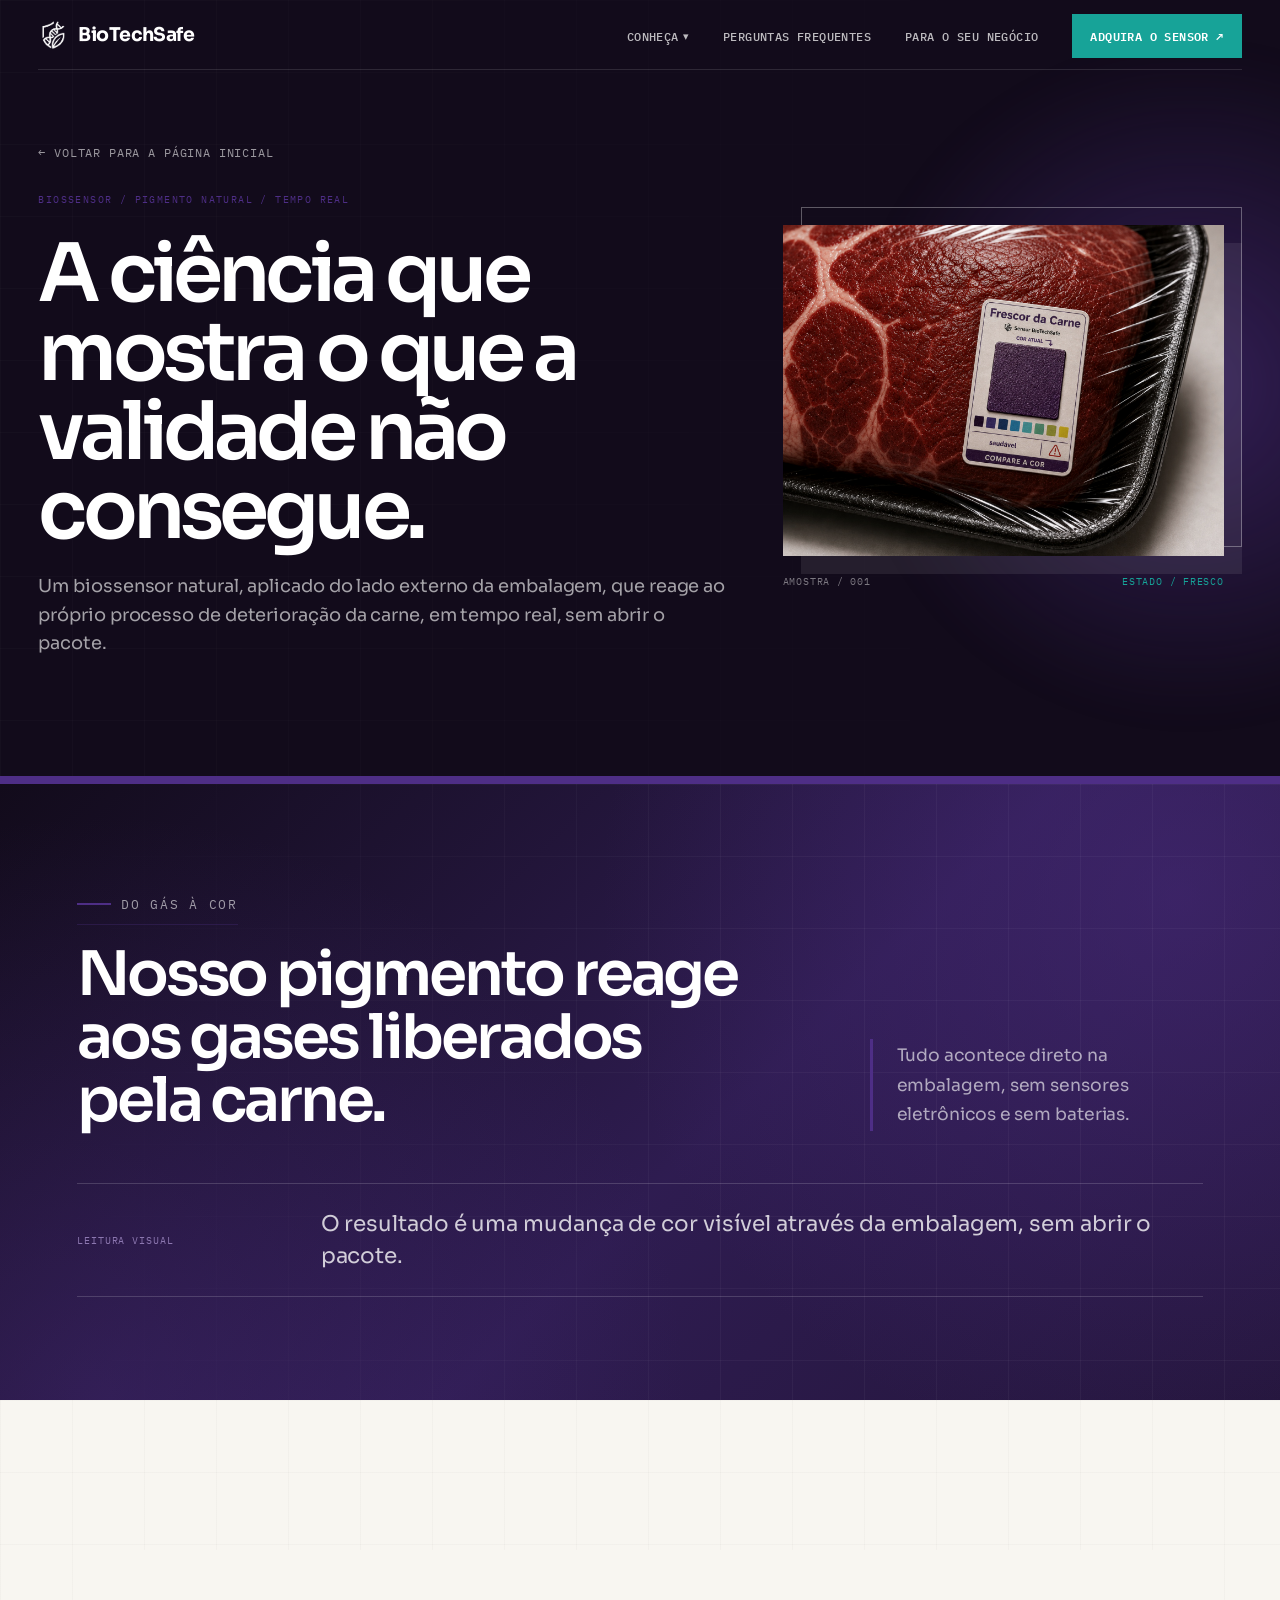
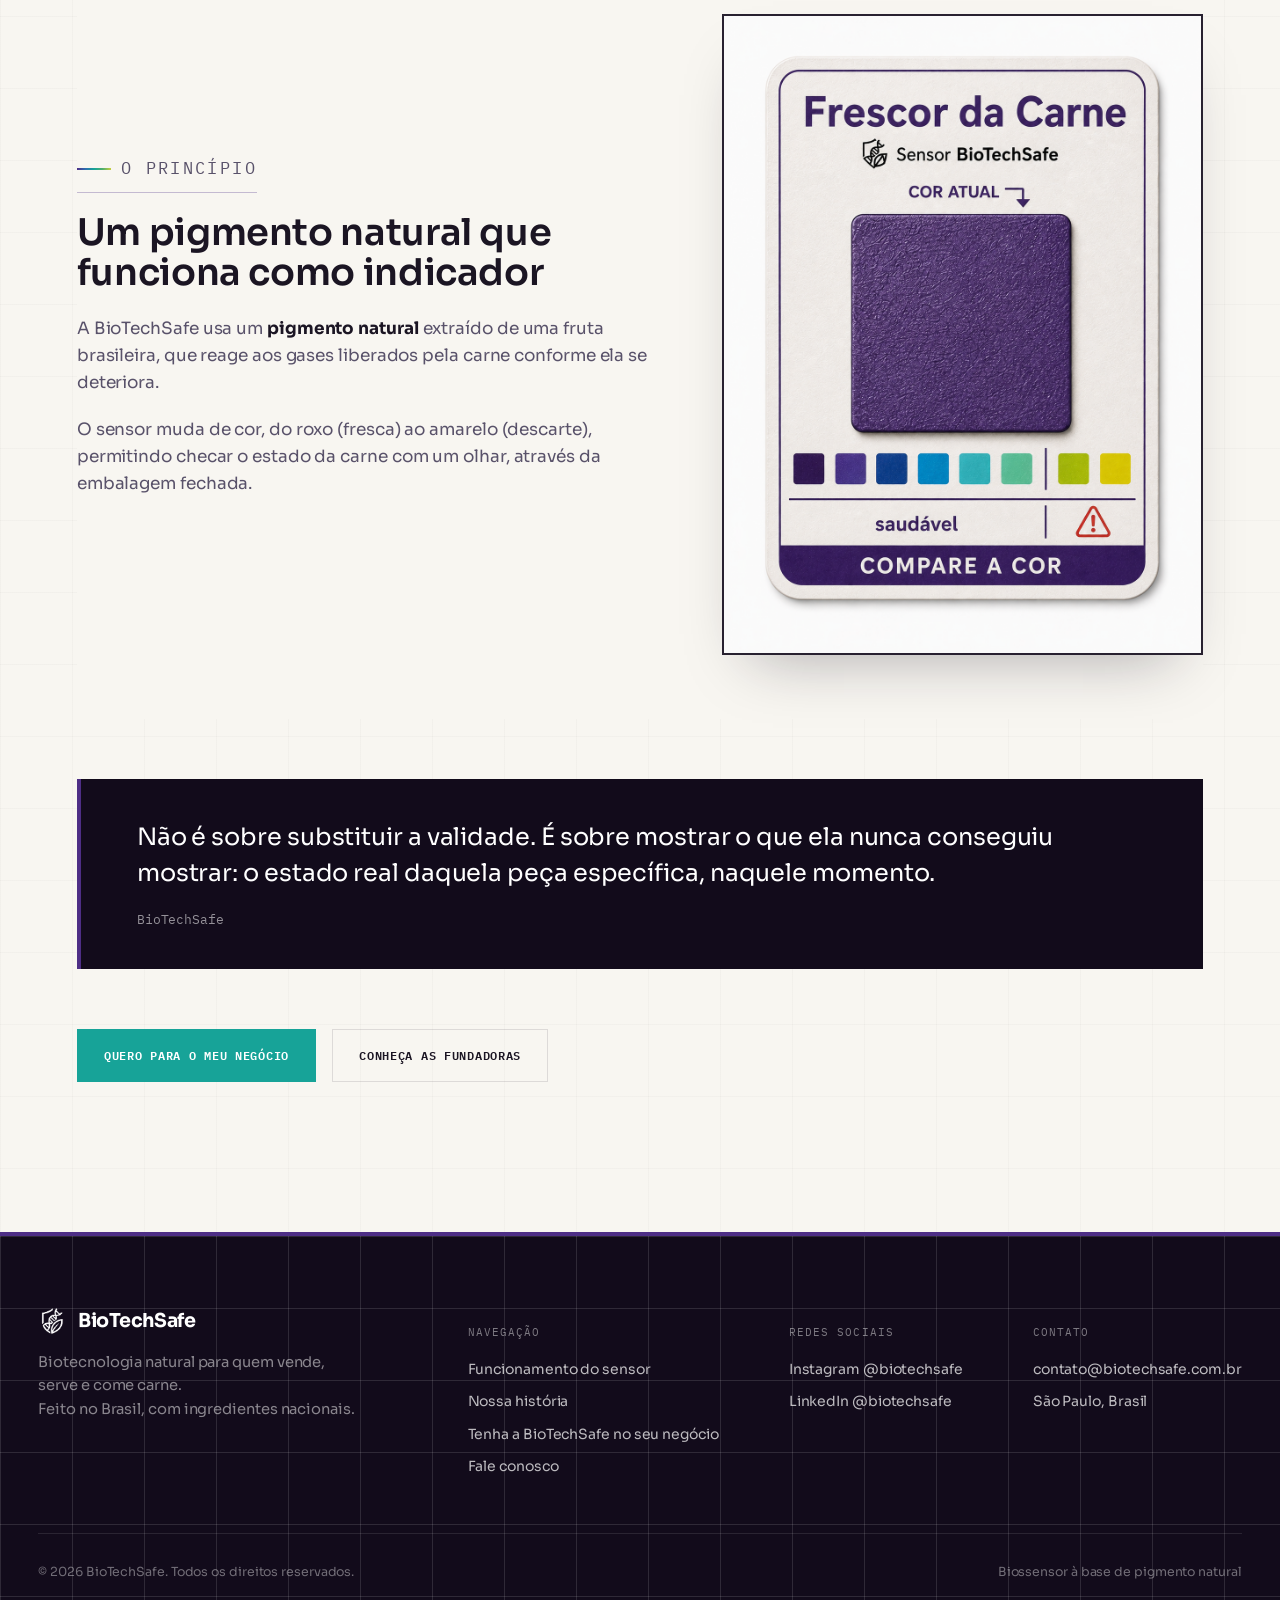
==== como-funciona.html @ ce28e777 "Adiciona URL canônica nas páginas e aponta links da inicial para / Co-Authored-By: Claude Opus 5.5 <" ====
<!doctype html>
<html lang="pt-BR">
<head>
<meta charset="UTF-8">
<meta name="viewport" content="width=device-width, initial-scale=1">
<title>Como funciona | BioTechSafe</title>
<meta name="description" content="Entenda a ciência por trás do biossensor BioTechSafe: um pigmento de origem vegetal que reage aos gases da carne e muda de cor visível através da embalagem.">
<link rel="canonical" href="https://www.biotechsafe.com.br/como-funciona.html">
<link rel="icon" href="assets/favicon.png">
<link rel="stylesheet" href="styles.css">
</head>
<body class="page-como-funciona">

<div class="progress-bar" id="progressBar"></div>

<nav class="nav on-dark" id="nav">
  <a href="/" class="nav__brand">
    <img src="assets/logo-symbol.png" alt="" aria-hidden="true">
    <span>BioTechSafe</span>
  </a>
  <button class="nav__toggle" id="navToggle" aria-label="Abrir menu" aria-expanded="false" aria-controls="navLinks">
    <span></span><span></span><span></span>
  </button>
  <ul class="nav__links" id="navLinks">
    <li class="nav__dropdown">
      <button type="button" class="nav__dropdown-trigger" aria-haspopup="true" aria-expanded="false">Conheça <span class="nav__dropdown-caret" aria-hidden="true">▾</span></button>
      <ul class="nav__dropdown-menu">
        <li><a href="sobre.html">Nossa história</a></li>
        <li><a href="como-funciona.html">Como funciona</a></li>
      </ul>
    </li>
    <li><a href="duvidas-frequentes.html">Perguntas frequentes</a></li>
    <li><a href="negocio.html">Para o seu negócio</a></li>
    <li><a href="negocio.html#contato" class="nav__cta">Adquira o sensor</a></li>
  </ul>
  <div class="nav__backdrop" id="navBackdrop"></div>
</nav>

<header class="page-hero page-hero--science">
  <div class="wrap page-hero__grid">
    <div class="page-hero__text">
      <a href="/" class="breadcrumb">← Voltar para a página inicial</a>
      <p class="page-hero__code">BIOSSENSOR / PIGMENTO NATURAL / TEMPO REAL</p>
      <h1 class="reveal is-visible">A ciência que mostra o que a validade não consegue.</h1>
      <p class="reveal is-visible">Um biossensor natural, aplicado do lado externo da embalagem, que reage ao próprio processo de deterioração da carne, em tempo real, sem abrir o pacote.</p>
    </div>
    <div class="page-hero__media reveal is-visible">
      <img src="assets/sensor-on-meat.jpg" alt="Simulação do sensor BioTechSafe colado na embalagem de uma peça de carne, mostrando a cor roxa que indica frescor">
      <div class="media-spec" aria-hidden="true">
        <span>Amostra / 001</span>
        <span>Estado / Fresco</span>
      </div>
    </div>
  </div>
</header>

<section class="section--pad problem-section" id="reacao">
  <div class="wrap">
    <div class="problem__head">
      <div class="problem__lead">
        <p class="eyebrow reveal">Do gás à cor</p>
        <h2 class="reveal">Nosso pigmento reage aos gases liberados pela carne.</h2>
      </div>
      <p class="problem__kicker reveal reveal-delay-1">Tudo acontece direto na embalagem, sem sensores eletrônicos e sem baterias.</p>
    </div>

    <div class="problem__verdict reveal reveal-delay-3">
      <span>Leitura visual</span>
      <p>O resultado é uma mudança de cor visível através da embalagem, sem abrir o pacote.</p>
    </div>
  </div>
</section>

<section class="section--pad section--paper">
  <div class="wrap">
    <div class="principle-feature reveal">
      <div class="content-block principle-feature__content">
        <p class="eyebrow">O princípio</p>
        <h2>Um pigmento natural que funciona como indicador</h2>
        <p>A BioTechSafe usa um <strong>pigmento natural</strong> extraído de uma fruta brasileira, que reage aos gases liberados pela carne conforme ela se deteriora.</p>
        <p>O sensor muda de cor, do roxo (fresca) ao amarelo (descarte), permitindo checar o estado da carne com um olhar, através da embalagem fechada.</p>
      </div>
      <div class="principle-feature__media">
        <img src="assets/mvp-sensor-reformulado.png" alt="Cartela do sensor BioTechSafe mostrando a cor roxa atual, indicando carne fresca">
      </div>
    </div>

    <div class="quote-block reveal reveal-delay-2" style="margin-top: 60px;">
      <p>Não é sobre substituir a validade. É sobre mostrar o que ela nunca conseguiu mostrar: o estado real daquela peça específica, naquele momento.</p>
      <span>BioTechSafe</span>
    </div>

    <div style="margin-top: 60px; display: flex; gap: 16px; flex-wrap: wrap;" class="reveal">
      <a href="negocio.html" class="btn btn--primary">Quero para o meu negócio</a>
      <a href="sobre.html" class="btn btn--ghost">Conheça as fundadoras</a>
    </div>
  </div>
</section>

<footer class="footer">
  <div class="footer__top">
    <div>
      <div class="footer__brand">
        <img src="assets/logo-symbol.png" alt="" aria-hidden="true">
        <span>BioTechSafe</span>
      </div>
      <p class="footer__tag">Biotecnologia natural para quem vende, serve e come carne.<br>Feito no Brasil, com ingredientes nacionais.</p>
    </div>
    <div class="footer__cols">
      <div class="footer__col">
        <h5>Navegação</h5>
        <a href="como-funciona.html">Funcionamento do sensor</a>
        <a href="sobre.html">Nossa história</a>
        <a href="negocio.html">Tenha a BioTechSafe no seu negócio</a>
        <a href="negocio.html#contato">Fale conosco</a>
      </div>
      <div class="footer__col">
        <h5>Redes sociais</h5>
        <a href="https://instagram.com/biotechsafe" target="_blank" rel="noopener">Instagram @biotechsafe</a>
        <a href="https://linkedin.com/company/biotechsafe" target="_blank" rel="noopener">LinkedIn @biotechsafe</a>
      </div>
      <div class="footer__col">
        <h5>Contato</h5>
        <a href="mailto:contato@biotechsafe.com.br">contato@biotechsafe.com.br</a>
        <span>São Paulo, Brasil</span>
      </div>
    </div>
  </div>
  <div class="footer__bottom">
    <span>© 2026 BioTechSafe. Todos os direitos reservados.</span>
    <span>Biossensor à base de pigmento natural</span>
  </div>
</footer>

<script src="script.js"></script>
</body>
</html>
---- styles.css ----
/* ============================================================
   BioTechSafe Design System
   ============================================================ */

@import url('https://fonts.googleapis.com/css2?family=IBM+Plex+Mono:wght@400;500&family=Sora:wght@400;500;600;700&family=IBM+Plex+Serif:wght@400;500&display=swap');

:root {
  /* Freshness gradient, sampled from the sensor's real color scale */
  --c-plum:    #241335;
  --c-purple:  #4E2E86;
  --c-blue:    #2E6FB0;
  --c-teal:    #17A398;
  --c-green:   #4FAE6D;
  --c-yellow:  #C7CE3E;
  --c-alert:   #E0483A;

  --gradient-fresh: linear-gradient(90deg, var(--c-purple), var(--c-blue), var(--c-teal), var(--c-green), var(--c-yellow));

  /* Per-page accent, matches each page's home-card color. Overridden per body class below. */
  --page-accent: var(--c-purple);

  --paper:     #F8F6F1;
  --paper-dim: #F0ECE3;
  --ink:       #1B1523;
  --ink-soft:  #59526A;
  --line:      rgba(27, 21, 35, 0.12);

  --night:     #120B1B;
  --night-2:   #1B1130;

  --line-dark: rgba(255, 255, 255, 0.12);
  --surface-dark: rgba(255, 255, 255, 0.045);
  --surface-light: rgba(255, 255, 255, 0.72);

  --font-display: 'Sora', 'Helvetica Neue', Arial, sans-serif;
  --font-body: 'Sora', 'Helvetica Neue', Arial, sans-serif;
  --font-mono: 'IBM Plex Mono', ui-monospace, monospace;

  --container: 1200px;
  --edge: clamp(24px, 6vw, 96px);

  --ease: cubic-bezier(0.16, 1, 0.3, 1);
}

* { box-sizing: border-box; }
html { scroll-behavior: smooth; }
@media (prefers-reduced-motion: reduce) {
  html { scroll-behavior: auto; }
  *, *::before, *::after { animation-duration: 0.001ms !important; animation-iteration-count: 1 !important; transition-duration: 0.001ms !important; scroll-behavior: auto !important; }
}

body {
  margin: 0;
  background: var(--paper);
  color: var(--ink);
  font-family: var(--font-body);
  font-size: 17px;
  line-height: 1.6;
  -webkit-font-smoothing: antialiased;
  overflow-x: hidden;
}

img { max-width: 100%; display: block; }
a { color: inherit; }

::selection { background: var(--c-purple); color: #fff; }

/* ---------- Layout helpers ---------- */
.wrap {
  max-width: var(--container);
  margin: 0 auto;
  padding: 0 var(--edge);
}

.eyebrow {
  font-family: var(--font-mono);
  font-size: 12.5px;
  letter-spacing: 0.14em;
  text-transform: uppercase;
  color: var(--page-accent);
  display: inline-flex;
  align-items: center;
  gap: 10px;
  margin: 0 0 18px;
}
.eyebrow::before {
  content: '';
  width: 22px;
  height: 1.5px;
  background: var(--gradient-fresh);
  display: inline-block;
}
.section--dark .eyebrow { color: #C9BEE8; }

h1, h2, h3, h4 {
  font-family: var(--font-display);
  font-weight: 500;
  line-height: 1.08;
  margin: 0;
  letter-spacing: -0.01em;
}

p { margin: 0; }

.btn {
  display: inline-flex;
  align-items: center;
  gap: 10px;
  padding: 16px 30px;
  border-radius: 0;
  font-family: var(--font-body);
  font-weight: 600;
  font-size: 15.5px;
  text-decoration: none;
  border: 1px solid transparent;
  cursor: pointer;
  transition: transform 0.35s var(--ease), box-shadow 0.35s var(--ease), background 0.35s var(--ease);
}
.btn:hover { transform: scale(1.05); }
.btn--primary {
  background: var(--c-purple);
  color: #fff;
  box-shadow: 0 8px 24px -8px rgba(78, 46, 134, 0.55);
}
.btn--ghost {
  background: transparent;
  border-color: var(--line);
  color: var(--ink);
}
.btn--on-dark { border-color: rgba(255,255,255,0.28); color: #fff; }

/* ---------- Scroll progress bar ---------- */
.progress-bar {
  position: fixed;
  top: 0; left: 0;
  height: 3px;
  width: 100%;
  background: var(--gradient-fresh);
  transform-origin: left;
  transform: scaleX(0);
  z-index: 200;
}

/* ---------- Nav ---------- */
.nav {
  position: fixed;
  top: 0; left: 0; right: 0;
  z-index: 100;
  display: flex;
  align-items: center;
  justify-content: space-between;
  padding: 22px var(--edge);
  transition: background 0.4s var(--ease), padding 0.4s var(--ease), border-color 0.4s var(--ease), backdrop-filter 0.4s var(--ease);
  border-bottom: 1px solid transparent;
}
.nav.is-scrolled {
  background: rgba(248, 246, 241, 0.86);
  backdrop-filter: blur(14px) saturate(1.4);
  padding-top: 14px;
  padding-bottom: 14px;
  border-color: var(--line);
}
.nav__brand { display: flex; align-items: center; gap: 10px; text-decoration: none; }
.nav__brand img {
  width: 30px;
  height: 30px;
  object-fit: contain;
}
.nav__brand span {
  font-family: var(--font-display);
  font-weight: 600;
  font-size: 19px;
  color: var(--ink);
  letter-spacing: -0.01em;
}
.nav.on-dark:not(.is-scrolled) .nav__brand span { color: #fff; }
.nav.on-dark:not(.is-scrolled) .nav__brand img { filter: brightness(0) invert(1); }

.nav__links {
  display: flex;
  align-items: center;
  gap: 34px;
  list-style: none;
  margin: 0; padding: 0;
}
.nav__links a,
.nav__dropdown-trigger {
  text-decoration: none;
  font-size: 14.5px;
  font-weight: 500;
  color: var(--ink-soft);
  transition: color 0.25s;
}
.nav.on-dark:not(.is-scrolled) .nav__links a,
.nav.on-dark:not(.is-scrolled) .nav__dropdown-trigger { color: rgba(255,255,255,0.72); }
@media (hover: hover) {
  .nav__links a:hover,
  .nav__dropdown-trigger:hover { color: var(--c-purple); }
  .nav.on-dark:not(.is-scrolled) .nav__links a:hover,
  .nav.on-dark:not(.is-scrolled) .nav__dropdown-trigger:hover { color: #fff; }
}

.nav__dropdown { position: relative; }
.nav__dropdown-trigger {
  display: inline-flex;
  align-items: center;
  gap: 4px;
  padding: 0;
  border: none;
  background: none;
  font-family: inherit;
  cursor: pointer;
}
.nav__dropdown-caret { font-size: 11px; transition: transform 0.25s var(--ease); }
.nav__dropdown:hover .nav__dropdown-caret,
.nav__dropdown:focus-within .nav__dropdown-caret { transform: translateY(1px) rotate(180deg); }
.nav__dropdown-menu {
  position: absolute;
  top: 100%;
  left: 50%;
  transform: translateX(-50%) translateY(6px);
  min-width: 190px;
  margin: 0;
  padding: 16px 8px 8px;
  list-style: none;
  background: var(--paper);
  border: 1px solid var(--line);
  border-radius: 0;
  box-shadow: 0 16px 36px rgba(18, 11, 27, 0.14);
  opacity: 0;
  visibility: hidden;
  pointer-events: none;
  transition: opacity 0.2s var(--ease), transform 0.2s var(--ease), visibility 0.2s;
}
.nav__dropdown:hover .nav__dropdown-menu,
.nav__dropdown:focus-within .nav__dropdown-menu {
  opacity: 1;
  visibility: visible;
  pointer-events: auto;
  transform: translateX(-50%) translateY(0);
  transition-delay: 0s;
}
.nav__dropdown-menu li { width: auto; }
.nav__dropdown-menu a {
  display: block;
  padding: 9px 10px;
  white-space: nowrap;
  font-size: 14.5px;
  font-weight: 500;
  color: var(--ink-soft) !important;
}
@media (hover: hover) {
  .nav__dropdown-menu a:hover { color: var(--c-purple) !important; }
}
.nav__cta {
  padding: 10px 22px !important;
  border-radius: 0;
  background: var(--c-teal);
  color: #fff !important;
  font-weight: 600 !important;
}
.nav__toggle {
  display: none;
  flex-direction: column;
  justify-content: center;
  gap: 5px;
  width: 30px;
  height: 22px;
  padding: 0;
  border: none;
  background: transparent;
  cursor: pointer;
  z-index: 160;
}
.nav__toggle span {
  display: block;
  width: 100%;
  height: 2px;
  background: var(--ink);
  transition: transform 0.3s var(--ease), opacity 0.3s var(--ease), background 0.25s;
}
.nav.on-dark:not(.is-scrolled) .nav__toggle span { background: #fff; }
.nav.is-open .nav__toggle span { background: var(--ink); }
.nav.is-open .nav__toggle span:nth-child(1) { transform: translateY(7px) rotate(45deg); }
.nav.is-open .nav__toggle span:nth-child(2) { opacity: 0; }
.nav.is-open .nav__toggle span:nth-child(3) { transform: translateY(-7px) rotate(-45deg); }

.nav__backdrop {
  display: none;
}

@media (max-width: 860px) {
  .nav__toggle { display: flex; }

  .nav__links {
    display: flex;
    position: fixed;
    top: 0; right: 0;
    height: 100dvh;
    width: min(78vw, 320px);
    flex-direction: column;
    align-items: flex-start;
    justify-content: flex-start;
    gap: 4px;
    margin: 0;
    padding: 100px 32px 40px;
    background: var(--paper);
    border-left: 1px solid var(--line);
    transform: translateX(100%);
    transition: transform 0.4s var(--ease);
    z-index: 150;
    overflow-y: auto;
  }
  .nav.is-open .nav__links { transform: translateX(0); }

  .nav__links li { width: 100%; }
  .nav__links a:not(.nav__cta) {
    display: block;
    padding: 14px 0;
    font-size: 1.05rem;
    color: var(--ink) !important;
    border-bottom: 1px solid var(--line);
  }
  .nav__links .nav__cta {
    margin-top: 16px;
    display: inline-block;
  }

  .nav__dropdown-trigger {
    display: block;
    width: 100%;
    padding: 14px 0;
    font-size: 1.05rem;
    color: var(--ink) !important;
    border-bottom: 1px solid var(--line);
    text-align: left;
  }
  .nav__dropdown-menu,
  .nav__dropdown:hover .nav__dropdown-menu,
  .nav__dropdown:focus-within .nav__dropdown-menu {
    position: static;
    opacity: 1;
    visibility: visible;
    pointer-events: auto;
    transform: none;
    margin: 0;
    padding: 0 0 0 16px;
    border: none;
    box-shadow: none;
    background: transparent;
  }
  .nav__dropdown-menu a {
    padding: 12px 0;
    font-size: 1rem;
    color: var(--ink) !important;
    border-bottom: 1px solid var(--line);
  }

  .nav__backdrop {
    display: block;
    position: fixed;
    inset: 0;
    background: rgba(18, 11, 27, 0.45);
    opacity: 0;
    pointer-events: none;
    transition: opacity 0.35s ease;
    z-index: 140;
  }
  .nav.is-open .nav__backdrop { opacity: 1; pointer-events: auto; }
}

/* ============================================================
   STEPPED SCROLL CHAPTERS
   ============================================================ */
html {
  scroll-snap-type: y mandatory;
}
/* Released once the user reaches "Para o seu negócio": that section is
   taller than the viewport and nothing after it is a snap target, so
   mandatory snapping would otherwise trap scrolling there. */
html.snap-released {
  scroll-snap-type: none;
}
@media (prefers-reduced-motion: reduce) {
  html { scroll-snap-type: none; }
}

.chapters {
  position: relative;
  isolation: isolate;
}

/* Keep the lights behind the sensor and text, inside the five chapters. */
.chapter-photons {
  position: absolute;
  inset: 0;
  z-index: 1;
  pointer-events: none;
}
.chapter-photons__canvas {
  position: sticky;
  top: 0;
  display: block;
  width: 100%;
  height: 100svh;
  /* Keep the reading area quiet while light gathers around the sensor. */
  mask-image: radial-gradient(ellipse 42% 38% at 28% 50%, rgba(0,0,0,0.08) 0%, rgba(0,0,0,0.12) 55%, rgba(0,0,0,0.65) 85%, #000 115%);
}
@media (max-width: 600px) {
  .chapter-photons__canvas {
    opacity: 0.72;
    mask-image: radial-gradient(ellipse 54% 42% at 26% 50%, rgba(0,0,0,0.06) 0%, rgba(0,0,0,0.12) 65%, #000 120%);
  }
}
@media (prefers-reduced-motion: reduce) {
  .chapter-photons { display: none; }
}

/* Gives the mandatory snap a landing spot right after the last chapter,
   otherwise it pulls the page back and traps scrolling on chapter 5.
   scroll-snap-stop guarantees a single scroll can't skip past it. */
.snap-after-chapters {
  scroll-snap-align: start;
  scroll-snap-stop: always;
}

.chapter {
  position: relative;
  min-height: 100svh;
  display: grid;
  grid-template-columns: minmax(0, 62%) minmax(0, 38%);
  align-items: center;
  background: var(--night);
  color: #fff;
  padding: 120px var(--edge) 90px;
  scroll-snap-align: start;
  scroll-snap-stop: always;
  overflow: hidden;
}
.chapter::before {
  content: '';
  position: absolute;
  inset: 0;
  background: radial-gradient(60% 55% at 82% 30%, var(--chapter-color, var(--c-purple)) 0%, transparent 70%);
  opacity: 0.22;
  transition: opacity 0.6s ease;
  pointer-events: none;
}
.chapter__inner {
  position: relative;
  z-index: 52;
  width: 100%;
  max-width: 680px;
  justify-self: center;
  padding: 0 clamp(18px, 3vw, 44px);
  text-align: center;
}
.chapter__inner h1,
.chapter__inner h2 {
  color: #fff;
}
.chapter__inner h1 {
  font-family: 'IBM Plex Serif', var(--font-display);
  font-size: clamp(2.4rem, 5vw, 4.2rem);
  font-weight: 400;
  color: #fff;
}
.chapter__inner h1 em {
  font-style: normal;
  font-weight: inherit;
  color: inherit;
}
.chapter__inner h2 { font-size: clamp(2.1rem, 4.2vw, 3.3rem); max-width: 620px; }
.chapter__inner p.chapter__sub {
  margin-top: 28px;
  margin-left: auto;
  margin-right: auto;
  font-size: 1.1rem;
  color: rgba(255,255,255,0.68);
  max-width: 480px;
}
.chapter__inner p.chapter__sub + p.chapter__statement {
  margin-top: 28px;
}
.chapter__inner p.chapter__statement {
  font-family: var(--font-display);
  font-weight: 400;
  font-size: clamp(1.5rem, 3vw, 2.3rem);
  line-height: 1.45;
  max-width: 620px;
  margin-left: auto;
  margin-right: auto;
  color: rgba(255,255,255,0.92);
}

.hero__eyebrow {
  font-family: var(--font-mono);
  font-size: 12.5px;
  letter-spacing: 0.16em;
  text-transform: uppercase;
  color: var(--c-teal);
  display: flex;
  align-items: center;
  justify-content: center;
  gap: 10px;
  margin-bottom: 38px;
}
.hero__eyebrow::before {
  content: '';
  width: 8px; height: 8px;
  border-radius: 50%;
  background: var(--c-teal);
  box-shadow: 0 0 0 4px rgba(23,163,152,0.35);
}

.hero__wordmark {
  display: flex;
  align-items: center;
  justify-content: center;
  gap: 14px;
  margin-top: 40px;
}
.hero__wordmark img { height: 34px; width: auto; filter: brightness(0) invert(1); opacity: 0.95; }
.hero__wordmark span {
  font-family: var(--font-display);
  font-size: 1.5rem;
  font-weight: 600;
  letter-spacing: -0.01em;
}

/* ---- full sensor card: scroll motion inside a fixed entrance/exit frame. ---- */
.sensor-float-pos {
  position: fixed;
  top: 50%;
  left: 75%;
  transform: translate(-50%, -50%);
  z-index: 50;
  opacity: 0;
  transition: opacity 0.45s ease;
  pointer-events: none;
}
.sensor-float-pos.is-visible { opacity: 1; }
.sensor-float-pos.is-visible.is-leaving {
  opacity: 0;
}

.sensor-float {
  position: relative;
  width: clamp(245px, 27vw, 390px);
  /* Leave room for navigation and a small sway, including short windows. */
  max-width: max(80px, calc(75svh - 120px));
  aspect-ratio: 3 / 4;
  isolation: isolate;
  filter: drop-shadow(0 3px 2px rgba(0,0,0,0.24));
  transform-origin: 50% 55%;
}
.sensor-float::before,
.sensor-float::after {
  content: '';
  position: absolute;
  inset: 6.25% 8.6% 8.15%;
  border-radius: 6%;
  pointer-events: none;
}
.sensor-float::before {
  z-index: -1;
  background: #000;
  filter: blur(22px);
  opacity: var(--sensor-shadow-opacity, 0.44);
  transform: translate3d(var(--sensor-shadow-x, 10px), var(--sensor-shadow-y, 28px), 0)
    scale(var(--sensor-shadow-scale, 1));
}
.sensor-float::after {
  background: linear-gradient(125deg, rgba(255,255,255,0.3), transparent 42%, rgba(0,0,0,0.16));
  box-shadow: inset 1px 1px 1px rgba(255,255,255,0.45);
  opacity: var(--sensor-sheen-opacity, 0.35);
}
@media (prefers-reduced-motion: no-preference) {
  .sensor-float-pos.is-visible:not(.is-leaving) .sensor-float { will-change: transform; }
}
@media (prefers-reduced-motion: reduce) {
  .sensor-float-pos .sensor-float { transform: none !important; will-change: auto; }
  .sensor-float-pos { transition-duration: 0.01ms; }
}

.sensor-float__card {
  position: absolute;
  inset: 0;
  width: 100%;
  height: 100%;
  object-fit: contain;
  /* Removes the photographed white canvas and follows the label silhouette. */
  clip-path: inset(6.25% 8.6% 8.15% 8.6% round 5%);
  /* Keep the rounded crop stable while the card moves. */
  transform: translateZ(0);
  backface-visibility: hidden;
}

/* The overlay follows only the large central swatch in sensor-card.png. */
.sensor-float__color {
  position: absolute;
  left: 26.67%;
  top: 31.11%;
  width: 46.07%;
  height: 34.33%;
  border-radius: 6%;
  background-color: var(--c-purple);
  opacity: 0;
  transition: background-color 0.85s ease, opacity 0.85s ease;
  overflow: hidden;
}

.sensor-float__color::after {
  content: '';
  position: absolute;
  inset: 0;
  border-radius: inherit;
  background: url('assets/sensor-texture.png') center / cover no-repeat;
  mix-blend-mode: multiply;
  opacity: 0.92;
  pointer-events: none;
}

/* ---- step dots ---- */
.chapter-dots {
  position: fixed;
  left: clamp(18px, 4vw, 40px);
  top: 50%;
  transform: translateY(-50%);
  z-index: 52;
  display: flex;
  flex-direction: column;
  gap: 12px;
  opacity: 0;
  transition: opacity 0.7s ease;
}
.chapter-dots.is-visible { opacity: 1; }
.chapter-dots .dot {
  appearance: none;
  -webkit-appearance: none;
  display: block;
  width: 7px;
  height: 7px;
  padding: 0;
  margin: 0;
  border: none;
  outline: none;
  border-radius: 50%;
  background: rgba(255,255,255,0.28);
  cursor: pointer;
  transition: background 0.4s ease, transform 0.4s ease;
}
.chapter-dots .dot.is-active {
  background: #fff;
  transform: scale(1.3);
}

.skip-intro {
  position: fixed;
  right: clamp(18px, 4vw, 40px);
  bottom: 24px;
  z-index: 52;
  appearance: none;
  -webkit-appearance: none;
  border: none;
  background: none;
  padding: 0;
  margin: 0;
  cursor: pointer;
  font-family: var(--font-mono);
  font-size: 11px;
  letter-spacing: 0.1em;
  text-transform: uppercase;
  color: rgba(255,255,255,0.45);
  opacity: 0;
  transition: opacity 0.7s ease, color 0.3s ease;
  pointer-events: none;
}
.skip-intro.is-visible { opacity: 1; pointer-events: auto; }
.skip-intro:hover,
.skip-intro:focus-visible { color: rgba(255,255,255,0.9); }

.scroll-cue {
  position: absolute;
  bottom: 34px;
  left: 50%;
  transform: translateX(-50%);
  display: flex;
  flex-direction: column;
  align-items: center;
  gap: 10px;
  font-family: var(--font-mono);
  font-size: 11px;
  letter-spacing: 0.12em;
  text-transform: uppercase;
  color: rgba(255,255,255,0.55);
  z-index: 2;
}
.scroll-cue__line {
  width: 1px;
  height: 34px;
  background: linear-gradient(to bottom, rgba(255,255,255,0.7), transparent);
  animation: scrollcue 1.8s ease-in-out infinite;
}
@keyframes scrollcue {
  0% { transform: scaleY(0.3); transform-origin: top; opacity: 0.3; }
  50% { transform: scaleY(1); transform-origin: top; opacity: 1; }
  100% { transform: scaleY(0.3); transform-origin: bottom; opacity: 0.3; }
}

@media (max-width: 940px) {
  .chapter {
    grid-template-columns: 1fr;
    align-items: flex-start;
    padding-top: 110px;
    padding-left: clamp(18px, 6vw, 56px);
    padding-right: clamp(18px, 3vw, 28px);
  }
  .chapter__inner {
    max-width: 100%;
    padding: 0 clamp(12px, 3vw, 28px);
    text-align: center;
  }
  .chapter__inner p.chapter__sub,
  .chapter__inner p.chapter__statement { margin-left: auto; margin-right: auto; }
  #chapter-2 .chapter__inner,
  #chapter-3 .chapter__inner,
  #chapter-4 .chapter__inner,
  #chapter-5 .chapter__inner { margin-top: 64px; }
  .hero__wordmark { justify-content: center; }
  /* Anchored from the bottom, not a top percentage, so it always sits
     fully on screen in the blank space below the text regardless of how
     tall that text is; it only overlaps text briefly mid-scroll. */
  .sensor-float-pos {
    top: auto;
    bottom: 70px;
    left: 50%;
    right: auto;
    width: clamp(180px, 38vw, 240px);
    transform: translateX(-50%);
    z-index: 60;
  }
  .sensor-float { width: 100%; }
  .chapter-dots { left: auto; right: 16px; top: auto; bottom: 24px; transform: none; flex-direction: row; }
  .skip-intro { right: 16px; bottom: 56px; }
}

@media (max-width: 520px) {
  .chapter__inner h1 { font-size: clamp(1.85rem, 9vw, 2.4rem); }
  .chapter__inner h2 { font-size: clamp(1.65rem, 8vw, 2.1rem); }
  .chapter__inner p.chapter__statement { font-size: clamp(1.2rem, 5.8vw, 1.5rem); }
  .hero__wordmark { gap: 9px; }
  .hero__wordmark img { height: 26px; }
  .hero__wordmark span { font-size: 1.15rem; }
  .sensor-float { width: clamp(112px, 36vw, 150px); }
}

/* ============================================================
   SHARED SECTION STYLES
   ============================================================ */
section { position: relative; }
.section--pad { padding: clamp(90px, 12vw, 150px) var(--edge); }
.section--dark { background: var(--night); color: #fff; }
.section--paper { background: var(--paper); }
.section--dim { background: var(--paper-dim); }
.page-negocio #detalhes { background-color: color-mix(in srgb, var(--c-blue) 10%, var(--paper)); }
.section--tint {
  background: color-mix(in srgb, var(--page-accent) 9%, var(--paper));
  border-top: 1px solid color-mix(in srgb, var(--page-accent) 28%, var(--line));
  border-bottom: 1px solid color-mix(in srgb, var(--page-accent) 28%, var(--line));
}

/* Simple full-color closing statement, no grid/cards */
.quote-feature {
  background: var(--night);
  color: #fff;
  border-top: 4px solid var(--page-accent);
}
.quote-feature .eyebrow { color: rgba(255,255,255,0.6); }
.quote-feature__text {
  max-width: 800px;
  margin: 0;
  font-family: var(--font-display);
  font-weight: 500;
  font-size: clamp(1.5rem, 3.2vw, 2.3rem);
  line-height: 1.35;
  letter-spacing: -0.02em;
  color: #fff;
}
.quote-feature__cite {
  display: block;
  margin-top: 22px;
  font-family: var(--font-mono);
  font-size: 12.5px;
  color: rgba(255,255,255,0.55);
}
.quote-feature__actions {
  margin-top: 40px;
  display: flex;
  gap: 16px;
  flex-wrap: wrap;
}

.home-illustration-flow {
  position: relative;
  background-color: var(--paper);
}

.reveal {
  opacity: 0;
  transform: translateY(28px);
  transition: opacity 0.9s var(--ease), transform 0.9s var(--ease);
}
.reveal.is-visible { opacity: 1; transform: translateY(0); }
.reveal-delay-1 { transition-delay: 0.08s; }
.reveal-delay-2 { transition-delay: 0.16s; }
.reveal-delay-3 { transition-delay: 0.24s; }
.reveal-delay-4 { transition-delay: 0.32s; }

/* ---------- Problem section ---------- */
.problem-section {
  position: relative;
  isolation: isolate;
  overflow: hidden;
  padding-top: clamp(70px, 8vw, 105px);
  padding-bottom: clamp(70px, 8vw, 105px);
  color: #fff;
  border-top: 4px solid var(--page-accent);
  background:
    radial-gradient(circle at 92% 18%, color-mix(in srgb, var(--page-accent) 46%, transparent), transparent 45%),
    radial-gradient(circle at 8% 100%, color-mix(in srgb, var(--c-purple) 34%, transparent), transparent 44%),
    linear-gradient(135deg, var(--night) 0%, color-mix(in srgb, var(--page-accent) 38%, var(--night-2)) 56%, color-mix(in srgb, var(--c-purple) 30%, var(--night)) 100%);
}
.problem-section::before {
  content: '';
  position: absolute;
  inset: 0;
  z-index: -1;
  background-image:
    linear-gradient(rgba(255,255,255,0.04) 1px, transparent 1px),
    linear-gradient(90deg, rgba(255,255,255,0.04) 1px, transparent 1px);
  background-size: 72px 72px;
  -webkit-mask-image: linear-gradient(90deg, transparent, black 58%, black);
  mask-image: linear-gradient(90deg, transparent, black 58%, black);
  pointer-events: none;
}
.problem-section > .wrap { position: relative; z-index: 1; }
.problem-section .eyebrow { color: rgba(255,255,255,0.58); }
.problem-section .eyebrow::before { background: linear-gradient(90deg, var(--page-accent), var(--c-purple)); }
.problem__head {
  display: grid;
  grid-template-columns: minmax(0, 1.2fr) minmax(290px, 0.58fr);
  align-items: end;
  gap: clamp(42px, 8vw, 110px);
}
.problem__lead { max-width: 790px; }
.problem__lead h2 {
  font-size: clamp(2.45rem, 4.8vw, 4.35rem);
  line-height: 1.02;
  letter-spacing: -0.05em;
  color: #fff;
}
.problem__kicker {
  max-width: 520px;
  padding: 2px 0 2px 24px;
  border-left: 3px solid var(--page-accent);
  font-size: clamp(0.98rem, 1.45vw, 1.08rem);
  line-height: 1.7;
  color: rgba(255,255,255,0.62);
}
.problem-section .problem__grid {
  margin-top: clamp(44px, 6vw, 62px);
  display: grid;
  grid-template-columns: 1fr 1fr;
  gap: clamp(34px, 6vw, 76px);
  overflow: visible;
  border: 0;
  background: transparent;
}
.problem-section .problem__card {
  position: relative;
  padding: 28px 0 0;
  border: 0;
  border-top: 1px solid rgba(255,255,255,0.16);
  background: transparent;
}
.problem-section .problem__card::before {
  content: '';
  position: absolute;
  top: -1px;
  left: 0;
  width: 72px;
  height: 3px;
  background: var(--page-accent);
}
.problem-section .problem__card:nth-child(2)::before { background: var(--c-purple); }
.problem-section .problem__card .num {
  display: block;
  margin-bottom: 22px;
  font-family: var(--font-mono);
  font-size: 9.5px;
  letter-spacing: 0.1em;
  text-transform: uppercase;
  color: rgba(255,255,255,0.48);
}
.problem-section .problem__card h3 {
  max-width: 500px;
  margin: 0;
  font-family: var(--font-display);
  font-weight: 600;
  font-size: clamp(1.3rem, 2.2vw, 1.75rem);
  line-height: 1.18;
  letter-spacing: -0.025em;
  color: #fff;
}
.problem-section .problem__card p {
  max-width: 520px;
  margin-top: 14px;
  font-size: 0.92rem;
  line-height: 1.62;
  color: rgba(255,255,255,0.58);
}
.problem-section .problem__verdict {
  display: grid;
  grid-template-columns: minmax(150px, 0.24fr) minmax(0, 1fr);
  align-items: center;
  gap: 32px;
  margin-top: clamp(38px, 5vw, 52px);
  padding: 24px 0;
  border: 0;
  border-top: 1px solid rgba(255,255,255,0.16);
  border-bottom: 1px solid rgba(255,255,255,0.16);
  border-left: 0;
  background: transparent;
  color: #fff;
}
.problem__verdict > span {
  font-family: var(--font-mono);
  font-size: 9.5px;
  letter-spacing: 0.1em;
  text-transform: uppercase;
  color: color-mix(in srgb, var(--page-accent) 65%, white);
}
.problem-section .problem__verdict p {
  font-family: var(--font-display);
  font-size: clamp(1.05rem, 1.9vw, 1.35rem);
  line-height: 1.48;
  color: rgba(255,255,255,0.78);
}
.problem__verdict strong { font-weight: 600; }
.problem__verdict strong.margin { color: #8FD3AD; }
.problem__verdict strong.risk { color: #F08C81; }

@media (max-width: 860px) {
  .problem__head { grid-template-columns: 1fr; gap: 28px; }
  .problem__kicker { max-width: 660px; }
}
@media (max-width: 700px) {
  .problem-section::before { background-size: 48px 48px; }
  .problem-section .problem__grid { grid-template-columns: 1fr; gap: 34px; }
  .problem-section .problem__verdict { grid-template-columns: 1fr; gap: 10px; }
}

/* ---------- Solution / how it works ---------- */
.solution__grid {
  margin-top: 60px;
  display: grid;
  grid-template-columns: 0.95fr 1.05fr;
  gap: clamp(40px, 6vw, 90px);
  align-items: center;
}
.solution__copy p {
  font-size: 1.08rem;
  color: var(--ink-soft);
  margin-bottom: 20px;
}
.solution__copy p:last-of-type { margin-bottom: 0; }
.solution__copy strong { color: var(--ink); font-weight: 600; }

.scale {
  margin-top: 34px;
  padding: 22px 24px;
  border-radius: 0;
  border: 1px solid var(--line);
  background: #fff;
}
.scale__label {
  display: flex;
  justify-content: space-between;
  font-family: var(--font-mono);
  font-size: 11px;
  letter-spacing: 0.08em;
  text-transform: uppercase;
  color: var(--ink-soft);
  margin-bottom: 10px;
}
.scale__bar {
  height: 10px;
  border-radius: 0;
  background: var(--gradient-fresh);
}
.scale__states {
  display: flex;
  justify-content: space-between;
  margin-top: 12px;
  font-size: 13px;
  font-weight: 600;
}
.scale__states span:first-child { color: var(--c-purple); }
.scale__states span:nth-child(2) { color: var(--c-teal); }
.scale__states span:last-child { color: #A79A17; }

.solution__visual {
  position: relative;
}
.solution__visual img {
  border-radius: 0;
  box-shadow: 0 40px 80px -30px rgba(27,21,35,0.35);
}
.solution__caption {
  margin-top: 16px;
  font-family: var(--font-mono);
  font-size: 12px;
  color: var(--ink-soft);
  letter-spacing: 0.02em;
}

.link-arrow {
  display: inline-flex;
  align-items: center;
  gap: 8px;
  margin-top: 34px;
  font-weight: 600;
  font-size: 15px;
  color: var(--c-purple);
  text-decoration: none;
}
.link-arrow .arrow { transition: transform 0.3s var(--ease); }
.link-arrow:hover .arrow { transform: translateX(5px); }

@media (max-width: 900px) {
  .solution__grid { grid-template-columns: 1fr; }
  .solution__visual { order: -1; }
}

/* ---------- Clientes: açougue / restaurante (selecionável) ---------- */
.clientes {
  background: var(--paper);
  color: var(--ink);
  border-top: 1px solid var(--line);
  box-shadow: 0 -40px 60px -50px rgba(18, 11, 27, 0.6);
}
.clientes--purple {
  isolation: isolate;
  overflow: hidden;
  background:
    radial-gradient(circle at 85% 12%, rgba(46,111,176,0.34), transparent 34%),
    radial-gradient(circle at 10% 88%, rgba(23,163,152,0.16), transparent 30%),
    linear-gradient(135deg, var(--c-plum) 0%, var(--c-purple) 52%, var(--night-2) 100%);
  color: #fff;
  border-top-color: transparent;
}
.clientes--purple::before {
  content: '';
  position: absolute;
  inset: 0;
  z-index: -1;
  background-image:
    linear-gradient(var(--line-dark) 1px, transparent 1px),
    linear-gradient(90deg, var(--line-dark) 1px, transparent 1px);
  background-size: 72px 72px;
  opacity: 0.24;
  -webkit-mask-image: linear-gradient(135deg, black, transparent 78%);
  mask-image: linear-gradient(135deg, black, transparent 78%);
  pointer-events: none;
}
.clientes--purple::after {
  content: '';
  position: absolute;
  z-index: -1;
  width: 420px;
  height: 420px;
  right: -250px;
  bottom: -250px;
  border: 1px solid rgba(255,255,255,0.12);
  transform: rotate(45deg);
  pointer-events: none;
}
.clientes--purple .eyebrow { color: rgba(255,255,255,0.76); }
.clientes--purple .eyebrow::before { background: rgba(255,255,255,0.76); }
.clientes__head {
  display: grid;
  grid-template-columns: minmax(0, 1.1fr) minmax(0, 0.9fr);
  align-items: center;
  gap: 56px;
}
.clientes__head-text h2 { font-size: clamp(2.1rem, 4.2vw, 3.2rem); color: var(--ink); }
.clientes__head-text p { margin-top: 22px; font-size: 1.12rem; color: var(--ink-soft); max-width: 480px; }
.clientes__head-media img {
  width: 100%;
  border-radius: 0;
  border: 2px solid rgba(78, 46, 134, 0.42);
  outline: 1px solid rgba(255, 255, 255, 0.88);
  outline-offset: -8px;
  box-shadow: 0 30px 60px -30px rgba(27, 21, 35, 0.35);
}
@media (max-width: 860px) {
  .clientes__head { grid-template-columns: 1fr; gap: 30px; }
  .clientes__head-media { order: -1; }
}

.clientes__grid {
  margin-top: 60px;
  display: grid;
  grid-template-columns: 1fr 1fr;
  gap: 26px;
}
.clientes__card {
  display: block;
  text-align: left;
  text-decoration: none;
  cursor: pointer;
  position: relative;
  padding: 34px 32px 30px;
  border-radius: 0;
  background: #fff;
  border: 1px solid var(--line);
  font-family: var(--font-body);
  color: inherit;
  transition: transform 0.4s var(--ease), background 0.4s var(--ease), border-color 0.4s var(--ease);
}
.clientes__card:hover,
.clientes__card:focus-visible {
  transform: translateY(-6px);
  background: var(--c-purple);
  border-color: var(--c-purple);
}
.clientes__card:focus-visible { outline: 2px solid var(--c-teal); outline-offset: 3px; }

.clientes__hint {
  display: inline-flex;
  align-items: center;
  gap: 8px;
  margin-top: 26px;
  font-weight: 600;
  font-size: 14px;
  color: var(--c-teal);
  text-decoration: underline;
}
.clientes__hint .arrow { text-decoration: none; transition: transform 0.3s var(--ease); }
.clientes__card:hover .clientes__hint { color: #fff; }
.clientes__card:hover .clientes__hint .arrow { transform: translateX(5px); }

.clientes__card h3 {
  font-family: var(--font-body);
  font-weight: 700;
  font-size: 1.28rem;
  max-width: 85%;
  margin-bottom: 22px;
  color: var(--ink);
  transition: color 0.4s var(--ease);
}
.clientes__card:hover h3 { color: #fff; }
.clientes__list { display: flex; flex-direction: column; gap: 13px; list-style: none; }
.clientes__list li {
  position: relative;
  padding-left: 26px;
  font-size: 0.95rem;
  line-height: 1.5;
  color: var(--ink-soft);
  transition: color 0.4s var(--ease);
}
.clientes__card:hover .clientes__list li { color: rgba(255,255,255,0.82); }
.clientes__list li::before {
  content: '✓';
  position: absolute;
  left: 0;
  top: 0;
  font-size: 0.8rem;
  font-weight: 700;
  color: var(--c-teal);
}

.clientes__cta {
  margin-top: 54px;
  padding: 50px clamp(28px, 5vw, 60px);
  border-radius: 0;
  background: #fff;
  border: 1px solid var(--line);
  display: flex;
  align-items: center;
  justify-content: space-between;
  gap: 30px;
  flex-wrap: wrap;
}
.clientes__cta h3 {
  font-size: clamp(1.4rem, 2.6vw, 1.9rem);
  color: var(--ink);
  max-width: 460px;
}
.clientes__cta .btn--primary {
  background: linear-gradient(90deg, var(--c-purple), var(--c-teal));
  box-shadow: 0 12px 34px -10px rgba(23,163,152,0.45);
  animation: btn-attn-pulse 3.2s ease-out infinite;
}
.clientes__cta .btn--primary:hover { animation-play-state: paused; }

@keyframes btn-attn-pulse {
  0%, 55%, 100% {
    box-shadow: 0 12px 34px -10px rgba(23,163,152,0.45), 0 0 0 0 rgba(23,163,152,0.45);
  }
  70% {
    box-shadow: 0 12px 34px -10px rgba(23,163,152,0.45), 0 0 0 16px rgba(23,163,152,0);
  }
}

@media (max-width: 860px) {
  .clientes__grid { grid-template-columns: 1fr; }
  .clientes__cta { flex-direction: column; align-items: flex-start; }
}

/* ---------- Resultados por tipo de negócio ---------- */
.section--blue {
  position: relative;
  isolation: isolate;
  overflow: hidden;
  color: #fff;
  background:
    radial-gradient(circle at 90% 8%, color-mix(in srgb, var(--c-teal) 38%, transparent), transparent 46%),
    linear-gradient(160deg, var(--c-blue) 0%, color-mix(in srgb, var(--c-blue) 62%, var(--night)) 100%);
}
.section--blue::before {
  content: '';
  position: absolute;
  inset: 0;
  z-index: -2;
  background-image:
    linear-gradient(rgba(255,255,255,0.07) 1px, transparent 1px),
    linear-gradient(90deg, rgba(255,255,255,0.07) 1px, transparent 1px);
  background-size: 72px 72px;
  -webkit-mask-image: linear-gradient(90deg, transparent 8%, black 58%, black 100%);
  mask-image: linear-gradient(90deg, transparent 8%, black 58%, black 100%);
  pointer-events: none;
}
.section--blue::after {
  content: '';
  position: absolute;
  z-index: -1;
  width: min(48vw, 680px);
  aspect-ratio: 1;
  top: -34%;
  right: -18%;
  border: 1px solid rgba(255,255,255,0.16);
  border-radius: 50%;
  box-shadow:
    0 0 0 74px rgba(255,255,255,0.04),
    0 0 0 150px rgba(255,255,255,0.025);
  pointer-events: none;
}
.section--blue > .wrap { position: relative; z-index: 1; }
.section--blue .eyebrow {
  color: rgba(255,255,255,0.78);
  border-bottom-color: rgba(255,255,255,0.3);
}
.section--blue .eyebrow::before { background: #fff; }

.negocio-detail__head h2 {
  font-size: clamp(2rem, 4.4vw, 4rem);
  line-height: 1;
  text-wrap: balance;
  letter-spacing: -0.055em;
  color: var(--ink);
}
.negocio-detail__intro {
  max-width: 640px;
  margin-top: 24px;
  font-size: clamp(1rem, 1.5vw, 1.1rem);
  line-height: 1.72;
  color: var(--ink-soft);
}

.negocio-detail__media {
  margin: clamp(36px, 5vw, 64px) 0 0;
}
.negocio-detail__media img {
  width: 100%;
  height: auto;
  border-radius: 0;
}
.negocio-detail__media figcaption {
  padding-top: 16px;
  font-family: var(--font-mono);
  font-size: 12px;
  line-height: 1.6;
  color: var(--ink-soft);
}

.negocio-detail__signals {
  margin-top: clamp(50px, 7vw, 78px);
  display: grid;
  grid-template-columns: repeat(3, 1fr);
  gap: 1px;
  padding: 1px;
  background: rgba(23, 26, 30, 0.14);
}
.negocio-detail__signal {
  position: relative;
  min-width: 0;
  padding: 28px clamp(22px, 3vw, 36px) 30px;
  background: rgba(248, 246, 241, 0.88);
}
.negocio-detail__signal::before {
  content: '';
  position: absolute;
  top: 0;
  left: 0;
  width: 44px;
  height: 3px;
  background: var(--c-teal);
}
.negocio-detail__signal:nth-child(1)::before { background: var(--c-blue); }
.negocio-detail__signal:nth-child(2)::before { background: var(--c-teal); }
.negocio-detail__signal:nth-child(3)::before { background: var(--c-purple); }
.negocio-detail__signal > span {
  display: block;
  margin-bottom: 18px;
  font-family: var(--font-mono);
  font-size: 9px;
  letter-spacing: 0.12em;
  color: var(--ink-soft);
}
.negocio-detail__signal strong {
  display: block;
  font-family: var(--font-display);
  font-size: clamp(1.15rem, 1.7vw, 1.5rem);
  line-height: 1.2;
  color: var(--ink);
}
.negocio-detail__signal ul { margin: 18px 0 0; padding: 0; list-style: none; }
.negocio-detail__signal li { padding: 14px 0; border-top: 1px solid var(--line); }
.negocio-detail__signal li b {
  display: block;
  font-weight: 600;
  font-size: 0.95rem;
  line-height: 1.3;
  color: var(--ink);
}
.negocio-detail__signal li span {
  display: block;
  margin-top: 4px;
  font-size: 0.88rem;
  line-height: 1.5;
  color: var(--ink-soft);
}

@media (max-width: 900px) {
  .negocio-detail__signals { grid-template-columns: 1fr; }
}

@media (max-width: 600px) {
  .section--blue::before { background-size: 48px 48px; }
  .negocio-detail__head h2 {
    font-size: clamp(2.25rem, 10.5vw, 3.25rem);
    overflow-wrap: anywhere;
  }
  .negocio-detail__signal { padding: 25px 22px; }
}

/* ---------- Info cluster (lean homepage tail) ---------- */
.info-cluster__head { max-width: 620px; }
.info-cluster__head h2 { font-size: clamp(1.9rem, 3.6vw, 2.6rem); margin-top: 4px; }
.info-cluster__head p { margin-top: 18px; font-size: 1.05rem; color: var(--ink-soft); }

#contato .info-cluster__head { max-width: none; }
.section--blue .info-cluster__head h2 { color: #fff; }
.section--blue .info-cluster__head p { color: rgba(255,255,255,0.88); }
.section--blue .info-cluster__head a { color: #fff; }

.info-cluster__grid {
  margin-top: 56px;
  display: grid;
  grid-template-columns: repeat(4, 1fr);
  gap: 22px;
}
.info-card {
  display: flex;
  flex-direction: column;
  aspect-ratio: 1 / 1;
  padding: 30px 26px;
  border-radius: 0;
  background: #fff;
  border: 1px solid var(--line);
  transition: transform 0.35s var(--ease), box-shadow 0.35s var(--ease);
}
.info-card:hover { transform: translateY(-4px); box-shadow: 0 20px 40px -24px rgba(27,21,35,0.25); cursor: pointer; }

.info-cluster__grid .info-card:nth-child(1) { background: #F1EAFB; border-color: rgba(78,46,134,0.16); }
.info-cluster__grid .info-card:nth-child(2) { background: #E9F2FB; border-color: rgba(46,111,176,0.16); }
.info-cluster__grid .info-card:nth-child(3) { background: #EAF7EE; border-color: rgba(79,174,109,0.18); }
.info-cluster__grid .info-card:nth-child(4) { background: #FBF9E2; border-color: rgba(199,206,62,0.24); }
.info-card h3 {
  font-family: var(--font-body);
  font-weight: 700;
  font-size: 1.05rem;
  color: var(--ink);
  margin-bottom: 10px;
}
.info-card p {
  font-size: 0.94rem;
  color: var(--ink-soft);
  flex-grow: 1;
}
.info-card .link-arrow { margin-top: 22px; font-size: 14px; }
.info-card .link-arrow::after { content: ''; position: absolute; inset: 0; }

@media (max-width: 980px) {
  .info-cluster__grid { grid-template-columns: 1fr 1fr; }
}
@media (max-width: 560px) {
  .info-cluster__grid { grid-template-columns: 1fr; }
}

/* ---------- Press mention ---------- */
.press-mention {
  padding: 30px var(--edge);
  background: var(--paper-dim);
  border-top: 1px solid var(--line);
  border-bottom: 1px solid var(--line);
  text-align: center;
}
.press-mention p {
  margin: 0;
  font-family: var(--font-mono);
  font-size: 1rem;
  letter-spacing: 0.02em;
  color: var(--ink);
}
.press-mention__label {
  color: var(--c-purple);
  font-weight: 500;
  margin-right: 0.7em;
}
.press-mention a {
  color: var(--c-purple);
  text-decoration: underline;
  text-underline-offset: 3px;
  font-weight: 500;
}
.press-mention a:hover { color: var(--c-teal); }

/* ---------- Footer ---------- */
.footer {
  background: var(--night);
  color: rgba(255,255,255,0.6);
  padding: 70px var(--edge) 34px;
}
.footer__top {
  display: flex;
  justify-content: space-between;
  gap: 40px;
  flex-wrap: wrap;
  padding-bottom: 46px;
  border-bottom: 1px solid rgba(255,255,255,0.1);
}
.footer__brand { display: flex; align-items: center; gap: 12px; }
.footer__brand img {
  width: 28px;
  height: 28px;
  object-fit: contain;
  filter: brightness(0) invert(1);
}
.footer__brand span { font-family: var(--font-display); font-size: 1.2rem; color: #fff; }
.footer__tag { margin-top: 14px; max-width: 320px; font-size: 0.92rem; color: rgba(255,255,255,0.5); }

.footer__cols { display: flex; gap: 70px; flex-wrap: wrap; }
.footer__col h5 {
  font-family: var(--font-mono);
  font-size: 11px;
  letter-spacing: 0.1em;
  text-transform: uppercase;
  color: rgba(255,255,255,0.45);
  margin-bottom: 16px;
  font-weight: 400;
}
.footer__col a, .footer__col span {
  display: block;
  font-size: 14px;
  color: rgba(255,255,255,0.72);
  text-decoration: none;
  margin-bottom: 10px;
}
.footer__col a:hover { color: #fff; }

.footer__bottom {
  display: flex;
  justify-content: space-between;
  align-items: center;
  padding-top: 28px;
  font-size: 12.5px;
  color: rgba(255,255,255,0.4);
  flex-wrap: wrap;
  gap: 10px;
}

/* ---------- Simple inner-page hero (used by secondary pages) ---------- */
.page-hero {
  padding: 170px var(--edge) 80px;
  background: var(--paper-dim);
  border-bottom: 1px solid var(--line);
}
.page-hero h1 {
  font-size: clamp(2.3rem, 5vw, 3.6rem);
  max-width: 780px;
}
.page-hero p {
  margin-top: 22px;
  font-size: 1.12rem;
  color: var(--ink-soft);
  max-width: 620px;
}

/* Narrower side margins on the "como funciona" page + hero photo */
.page-como-funciona {
  --edge: clamp(16px, 3vw, 48px);
  --container: 1320px;
}
.page-hero__grid {
  display: grid;
  grid-template-columns: minmax(0, 1.1fr) minmax(0, 0.9fr);
  align-items: center;
  gap: 56px;
}
.page-hero__media img {
  width: 100%;
  border: 2px solid rgba(18, 11, 27, 0.9);
  border-radius: 0;
  box-shadow: 0 30px 60px -30px rgba(27, 21, 35, 0.35);
}
@media (max-width: 860px) {
  .page-hero__grid { grid-template-columns: 1fr; gap: 34px; }
}
.breadcrumb {
  font-family: var(--font-mono);
  font-size: 12px;
  color: var(--c-purple);
  text-decoration: none;
  display: inline-flex;
  align-items: center;
  gap: 8px;
  margin-bottom: 30px;
}

.content-block { max-width: 760px; }
.content-block h2 {
  font-size: clamp(1.7rem, 3vw, 2.3rem);
  margin-bottom: 22px;
  color: var(--ink);
}
.content-block p { color: var(--ink-soft); font-size: 1.06rem; margin-bottom: 20px; }
.content-block p strong { color: var(--ink); }
.section--origem .content-block {
  max-width: none;
  display: grid;
  grid-template-columns: repeat(2, minmax(0, 1fr));
  column-gap: clamp(40px, 6vw, 96px);
}
.section--origem .content-block > .eyebrow { grid-column: 1 / -1; justify-self: start; }
.section--origem .content-block > h2 { grid-column: 1 / -1; }
@media (max-width: 800px) {
  .section--origem .content-block { display: block; }
}

/* ---------- Timeline (Nossa história) ---------- */
.timeline-section .content-block { margin: 0 auto; text-align: center; }
.timeline-section .eyebrow { justify-content: center; }
.timeline {
  --gutter: 56px;
  position: relative;
  list-style: none;
  max-width: 1000px;
  margin: 72px auto 0;
  padding: 0;
}
.timeline::before {
  content: '';
  position: absolute;
  inset: 0 auto 0 50%;
  width: 2px;
  margin-left: -1px;
  background: linear-gradient(180deg, var(--c-purple), var(--c-blue), var(--c-teal), var(--c-green), var(--c-yellow));
}
.timeline__item {
  position: relative;
  width: 50%;
  padding: 0 var(--gutter) 56px 0;
}
.timeline__item:nth-child(even) { margin-left: 50%; padding: 0 0 56px var(--gutter); }
.timeline__item:last-child { padding-bottom: 0; }
.timeline__item:nth-child(1) { --dot: var(--c-purple); }
.timeline__item:nth-child(2) { --dot: color-mix(in srgb, var(--c-purple) 50%, var(--c-blue)); }
.timeline__item:nth-child(3) { --dot: var(--c-blue); }
.timeline__item:nth-child(4) { --dot: color-mix(in srgb, var(--c-blue) 50%, var(--c-teal)); }
.timeline__item:nth-child(5) { --dot: var(--c-teal); }
.timeline__item:nth-child(6) { --dot: color-mix(in srgb, var(--c-teal) 50%, var(--c-green)); }
.timeline__item:nth-child(7) { --dot: var(--c-green); }
.timeline__item:nth-child(8) { --dot: var(--c-yellow); }

/* marco: bolinha sobre a linha + traço até o card */
.timeline__item::before {
  content: '';
  position: absolute;
  top: 4px;
  right: -8px;
  z-index: 1;
  width: 16px;
  height: 16px;
  border-radius: 50%;
  background: var(--dot);
  box-shadow: 0 0 0 5px var(--paper-dim);
}
.timeline__item::after {
  content: '';
  position: absolute;
  top: 11px;
  right: 0;
  width: var(--gutter);
  height: 2px;
  background: var(--dot);
}
.timeline__item:nth-child(even)::before { right: auto; left: -8px; }
.timeline__item:nth-child(even)::after { right: auto; left: 0; }

/* data fica do lado oposto ao card */
.timeline__date {
  position: absolute;
  top: 2px;
  left: calc(100% + 36px);
  font-family: var(--font-mono);
  font-size: 13.5px;
  font-weight: 500;
  letter-spacing: 0.12em;
  text-transform: uppercase;
  white-space: nowrap;
  color: var(--ink);
}
.timeline__item:nth-child(even) .timeline__date { left: auto; right: calc(100% + 36px); }

.timeline__card {
  padding: 24px 28px;
  background: rgba(255, 255, 255, 0.78);
  border: 1px solid var(--line);
  text-align: left;
}
.timeline__card p {
  font-size: clamp(1rem, 1.6vw, 1.15rem);
  font-weight: 500;
  line-height: 1.5;
  color: var(--ink);
}
.timeline__card a {
  text-decoration: underline;
  text-underline-offset: 3px;
}
.timeline__card a:hover { color: var(--page-accent); }
.timeline__card img {
  display: block;
  width: 100%;
  margin-top: 18px;
  aspect-ratio: 3 / 2;
  object-fit: cover;
  object-position: center 60%;
}

@media (max-width: 800px) {
  .timeline { margin-top: 48px; }
  .timeline::before { left: 8px; }
  .timeline__item,
  .timeline__item:nth-child(even) { width: 100%; margin-left: 0; padding: 0 0 40px 40px; }
  .timeline__item::before,
  .timeline__item:nth-child(even)::before { left: 0; right: auto; }
  .timeline__item::after,
  .timeline__item:nth-child(even)::after { display: none; }
  .timeline__date,
  .timeline__item:nth-child(even) .timeline__date {
    position: static;
    display: block;
    margin-bottom: 10px;
  }
}

.principle-feature {
  display: grid;
  grid-template-columns: minmax(0, 1.1fr) minmax(0, 0.9fr);
  align-items: center;
  gap: 56px;
  padding: clamp(42px, 5vw, 68px) 0;
  background: var(--paper);
}
.principle-feature__content {
  max-width: 620px;
}
.principle-feature__media img {
  width: 100%;
  border: 2px solid rgba(18, 11, 27, 0.9);
  border-radius: 0;
  box-shadow: 0 30px 60px -30px rgba(27, 21, 35, 0.35);
}

@media (max-width: 860px) {
  .principle-feature {
    grid-template-columns: 1fr;
    gap: 34px;
    padding: 32px 0;
  }
  .principle-feature__content { max-width: none; }
  .principle-feature__media { max-width: 320px; margin: 0 auto; }
}

@media (max-width: 520px) {
  .principle-feature {
    padding-inline: calc(var(--edge) + var(--edge));
    padding-bottom: 230px;
  }
}

.science-grid {
  margin-top: 20px;
  display: grid;
  grid-template-columns: repeat(2, 1fr);
  gap: 20px;
}
.science-card {
  padding: 26px;
  border-radius: 0;
  background: var(--paper);
  border: 1px solid var(--line);
}
.science-card h4 { font-family: var(--font-body); font-weight: 700; font-size: 1rem; margin-bottom: 8px; }
.science-card p { font-size: 0.92rem; color: var(--ink-soft); margin: 0; }

@media (max-width: 700px) {
  .science-grid { grid-template-columns: 1fr; }
}

/* Founders full bios (sobre.html) */
.bio {
  display: grid;
  grid-template-columns: 220px 1fr;
  gap: 40px;
  padding: 44px 0;
  border-bottom: 1px solid var(--line);
}
.bio:last-child { border-bottom: none; }
.bio .avatar-lg {
  position: relative;
  width: 140px; height: 140px;
  border-radius: 50%;
  background: var(--gradient-fresh);
  display: flex; align-items: center; justify-content: center;
  color: #fff;
  font-family: var(--font-display);
  font-size: 2.4rem;
  font-weight: 600;
}
.bio .avatar-lg img { width: 100%; height: 100%; object-fit: cover; border-radius: 50%; }
.bio h3 { font-size: 1.5rem; color: var(--ink); }
.bio .linkedin-badge {
  position: absolute;
  bottom: -2px; right: -2px;
  display: flex;
  border: 2px solid var(--paper-dim);
  opacity: 0.9;
  transition: opacity 0.2s;
}
.bio .linkedin-badge:hover { opacity: 1; }
.bio .role { display: block; margin: 6px 0 16px; font-family: var(--font-mono); font-size: 12.5px; color: var(--page-accent); letter-spacing: 0.04em; }
.bio p { color: var(--ink-soft); margin-bottom: 14px; }

@media (max-width: 700px) {
  .bio { grid-template-columns: 1fr; }
}

.quote-block {
  margin: 10px 0 0;
  padding: 40px clamp(28px, 5vw, 56px);
  border-radius: 0;
  background: var(--night);
  color: #fff;
}
.quote-block p {
  font-family: var(--font-display);
  font-size: clamp(1.2rem, 2.2vw, 1.5rem);
  line-height: 1.5;
  color: #fff;
}
.quote-block span {
  display: block;
  margin-top: 18px;
  font-family: var(--font-mono);
  font-size: 12.5px;
  color: rgba(255,255,255,0.55);
}

/* ============================================================
   PREMIUM FOOD-TECH DIRECTION
   ============================================================ */

body {
  background-color: var(--paper);
  background-image:
    linear-gradient(rgba(27, 21, 35, 0.025) 1px, transparent 1px),
    linear-gradient(90deg, rgba(27, 21, 35, 0.025) 1px, transparent 1px);
  background-size: 64px 64px;
  letter-spacing: -0.005em;
}

h1, h2, h3, h4 { font-weight: 600; }

.eyebrow {
  padding-bottom: 10px;
  border-bottom: 1px solid color-mix(in srgb, var(--c-purple) 30%, transparent);
}
.eyebrow::before { width: 34px; height: 2px; }

.btn {
  min-height: 52px;
  padding-inline: 26px;
  font-family: var(--font-mono);
  font-size: 12px;
  letter-spacing: 0.06em;
  text-transform: uppercase;
}
.btn--primary {
  background: var(--c-teal);
  box-shadow: none;
}

.nav {
  padding-top: 20px;
  padding-bottom: 20px;
}
.nav::after {
  content: '';
  position: absolute;
  left: var(--edge);
  right: var(--edge);
  bottom: 0;
  height: 1px;
  background: transparent;
  transition: background 0.4s var(--ease);
}
.nav.on-dark:not(.is-scrolled)::after { background: var(--line-dark); }
.nav__brand span { font-weight: 700; letter-spacing: -0.03em; }
.nav__links a,
.nav__dropdown-trigger {
  font-family: var(--font-mono);
  font-size: 11.5px;
  letter-spacing: 0.035em;
  text-transform: uppercase;
}
.nav__cta {
  position: relative;
  padding: 12px 18px !important;
  background: var(--c-teal);
}
.nav__cta::after { content: ' ↗'; }
.nav.is-scrolled {
  background: color-mix(in srgb, var(--paper) 92%, transparent);
  box-shadow: 0 10px 30px rgba(18, 11, 27, 0.05);
}

/* Technical chapter stage */
.chapter {
  grid-template-columns: minmax(0, 56%) minmax(0, 44%);
  background: var(--night);
}
.chapter::before {
  background:
    radial-gradient(50% 70% at 84% 48%, var(--chapter-color, var(--c-purple)) 0%, transparent 72%),
    linear-gradient(110deg, rgba(255,255,255,0.035), transparent 38%);
  opacity: 0.28;
}
.chapter::after {
  content: '';
  position: absolute;
  inset: 0;
  background-image:
    linear-gradient(var(--line-dark) 1px, transparent 1px),
    linear-gradient(90deg, var(--line-dark) 1px, transparent 1px);
  background-size: 72px 72px;
  mask-image: linear-gradient(90deg, black, transparent 82%);
  opacity: 0.2;
  pointer-events: none;
}
.chapter__inner {
  max-width: 760px;
  padding: 0 clamp(26px, 5vw, 72px);
  text-align: left;
}
.chapter__inner h1 {
  max-width: 720px;
  font-size: clamp(3.2rem, 6.5vw, 6rem);
  font-weight: 600;
  letter-spacing: -0.055em;
}
.chapter__inner h1 em { font-weight: 600; }
.chapter__inner h2 {
  max-width: 690px;
  font-size: clamp(2.7rem, 5vw, 4.7rem);
  letter-spacing: -0.045em;
}
.chapter__inner p.chapter__sub,
.chapter__inner p.chapter__statement {
  margin-left: 0;
  margin-right: 0;
}
.chapter__inner p.chapter__sub {
  max-width: 570px;
  color: rgba(255,255,255,0.62);
}
.chapter__inner p.chapter__statement {
  max-width: 680px;
  font-weight: 500;
  line-height: 1.25;
  letter-spacing: -0.025em;
}
.hero__eyebrow {
  justify-content: flex-start;
  gap: 12px;
  color: var(--c-teal);
}
.hero__eyebrow::before { display: none; }
.hero__wordmark {
  justify-content: flex-start;
  margin-top: 32px;
  padding-top: 22px;
  border-top: 1px solid var(--line-dark);
  max-width: 360px;
}
.scroll-cue {
  left: var(--edge);
  transform: none;
  align-items: flex-start;
}
.scroll-cue__line { width: 64px; height: 1px; }

/* Homepage commercial section */
.home-illustrated-tail { background-color: var(--paper); }
.home-illustrated-tail::before {
  background-image:
    linear-gradient(rgba(27,21,35,0.045) 1px, transparent 1px),
    linear-gradient(90deg, rgba(27,21,35,0.045) 1px, transparent 1px);
  background-size: 72px 72px;
  background-position: center;
  opacity: 0.7;
}
.home-illustrated-tail::after {
  background: linear-gradient(90deg, var(--paper) 0%, rgba(248,246,241,0.72) 45%, var(--paper) 100%);
}
.home-illustrated-tail--end::after {
  background: linear-gradient(180deg, rgba(248,246,241,0.74), var(--paper));
}
.clientes { box-shadow: none; border-top: 4px solid var(--c-purple); }
.clientes__head { gap: clamp(48px, 8vw, 110px); }
.clientes__head-text h2 {
  max-width: 680px;
  font-size: clamp(2.6rem, 5vw, 4.5rem);
  letter-spacing: -0.045em;
}
.clientes__head-text p { max-width: 590px; }
.clientes__head-media {
  position: relative;
  padding: 0;
}
.clientes__head-media img {
  position: relative;
  width: 100%;
  border: 2px solid rgba(78, 46, 134, 0.42);
  outline: 1px solid rgba(255, 255, 255, 0.88);
  outline-offset: -8px;
  box-shadow: 0 30px 60px -30px rgba(27, 21, 35, 0.35);
  filter: none;
}
.media-spec {
  position: relative;
  display: flex;
  justify-content: space-between;
  gap: 16px;
  margin-top: 18px;
  font-family: var(--font-mono);
  font-size: 9.5px;
  letter-spacing: 0.08em;
  text-transform: uppercase;
  color: var(--ink-soft);
}
.media-spec span:last-child { color: var(--c-teal); }
.proof-strip {
  display: grid;
  grid-template-columns: repeat(3, 1fr);
  margin-top: 42px;
  border-top: 1px solid var(--line);
  border-bottom: 1px solid var(--line);
}
.proof-strip span {
  padding: 16px 14px 16px 0;
  font-family: var(--font-mono);
  font-size: 10.5px;
  line-height: 1.45;
  letter-spacing: 0.025em;
  text-transform: uppercase;
  color: var(--ink-soft);
}
.proof-strip span + span { padding-left: 14px; border-left: 1px solid var(--line); }
.clientes__grid { gap: 1px; background: var(--line); border: 1px solid var(--line); }
.clientes__card {
  padding: clamp(34px, 4vw, 50px);
  background: var(--night);
  border: 0;
  color: #fff;
  overflow: hidden;
}
.clientes__card::before {
  content: '';
  position: absolute;
  top: 0;
  left: 0;
  right: 0;
  height: 3px;
  background: var(--gradient-fresh);
  transform: scaleX(0.22);
  transform-origin: left;
  transition: transform 0.45s var(--ease);
}
.clientes__card::after {
  content: '';
  position: absolute;
  width: 280px;
  height: 280px;
  top: -180px;
  right: -160px;
  border: 1px solid rgba(255,255,255,0.12);
  transform: rotate(45deg);
}
.clientes__card:hover,
.clientes__card:focus-visible {
  transform: none;
  background: var(--night-2);
  border-color: transparent;
}
.clientes__card:hover::before,
.clientes__card:focus-visible::before { transform: scaleX(1); }
.clientes__index {
  display: block;
  margin-bottom: 30px;
  font-family: var(--font-mono);
  font-size: 10px;
  letter-spacing: 0.12em;
  text-transform: uppercase;
  color: var(--c-teal);
}
.clientes__card h3,
.clientes__card:hover h3 {
  max-width: 92%;
  color: #fff;
  font-size: clamp(1.3rem, 2vw, 1.7rem);
  line-height: 1.25;
}
.clientes__card .clientes__list li,
.clientes__card:hover .clientes__list li { color: rgba(255,255,255,0.68); }
.clientes__list li::before { content: '↳'; font-family: var(--font-mono); }
.clientes__hint {
  margin-top: 34px;
  color: #fff;
  font-family: var(--font-mono);
  font-size: 10.5px;
  letter-spacing: 0.06em;
  text-transform: uppercase;
  text-decoration: none;
}
.clientes__cta {
  position: relative;
  padding: clamp(36px, 5vw, 60px);
  background: var(--night);
  border: 0;
  border-left: 4px solid var(--c-teal);
  color: #fff;
  overflow: hidden;
}
.clientes__cta::after {
  content: '';
  position: absolute;
  width: 340px;
  height: 340px;
  right: -210px;
  bottom: -260px;
  border: 1px solid rgba(255,255,255,0.12);
  transform: rotate(45deg);
}
.clientes__cta > * { position: relative; z-index: 1; }
.clientes__cta h3 { color: #fff; margin-top: 12px; }
.clientes__cta .btn--primary {
  background: var(--c-teal);
  box-shadow: none;
  animation: none;
}
.cta-status {
  display: inline-flex;
  align-items: center;
  gap: 9px;
  font-family: var(--font-mono);
  font-size: 9.5px;
  letter-spacing: 0.1em;
  text-transform: uppercase;
  color: rgba(255,255,255,0.58);
}
.cta-status i {
  width: 7px;
  height: 7px;
  border-radius: 50%;
  background: var(--c-green);
  box-shadow: 0 0 0 4px rgba(79,174,109,0.18);
}

/* Editorial link grid */
.info-cluster__head h2 {
  font-size: clamp(2.4rem, 4.5vw, 3.8rem);
  letter-spacing: -0.04em;
}
.info-cluster__grid {
  grid-template-columns: repeat(2, 1fr);
  gap: 1px;
  background: var(--line);
  border: 1px solid var(--line);
}
.info-card,
.info-cluster__grid .info-card:nth-child(n) {
  position: relative;
  aspect-ratio: auto;
  min-height: 260px;
  padding: clamp(30px, 4vw, 48px);
  background: var(--surface-light);
  border: 0;
  overflow: hidden;
  transition: background 0.35s var(--ease), color 0.35s var(--ease);
}
.info-card::before {
  content: '';
  position: absolute;
  top: 0;
  left: 0;
  width: 64px;
  height: 3px;
  background: var(--c-purple);
  transition: width 0.4s var(--ease);
}
.info-cluster__grid .info-card:nth-child(2)::before { background: var(--c-blue); }
.info-cluster__grid .info-card:nth-child(3)::before { background: var(--c-green); }
.info-cluster__grid .info-card:nth-child(4)::before { background: var(--c-yellow); }
.info-cluster__grid .info-card:hover,
.info-cluster__grid .info-card:focus-within {
  transform: none;
  box-shadow: none;
  background: var(--night-2);
}
.info-card:hover::before,
.info-card:focus-within::before { width: 100%; background: #fff; }
.info-card:hover h3,
.info-card:hover p,
.info-card:hover .link-arrow,
.info-card:focus-within h3,
.info-card:focus-within p,
.info-card:focus-within .link-arrow { color: #fff; }
.info-card h3,
.info-card p,
.info-card .link-arrow { transition: color 0.35s var(--ease); }
.info-card h3 { font-size: clamp(1.2rem, 2vw, 1.55rem); }
.info-card .link-arrow {
  font-family: var(--font-mono);
  font-size: 10.5px;
  letter-spacing: 0.06em;
  text-transform: uppercase;
}

/* FAQ accordion */
.faq__list { border-top: 1px solid var(--line); }
.faq__item { border-bottom: 1px solid var(--line); }
.faq__item summary {
  display: flex;
  align-items: center;
  justify-content: space-between;
  gap: 24px;
  padding: 26px 4px;
  font-family: var(--font-display);
  font-size: 1.05rem;
  font-weight: 600;
  color: var(--ink);
  cursor: pointer;
  list-style: none;
  transition: color 0.3s var(--ease);
}
.faq__item summary::-webkit-details-marker { display: none; }
.faq__item summary:hover { color: var(--page-accent); }
.faq__icon {
  position: relative;
  flex: none;
  width: 22px;
  height: 22px;
}
.faq__icon::before,
.faq__icon::after {
  content: '';
  position: absolute;
  top: 50%;
  left: 50%;
  background: var(--ink);
  transition: transform 0.3s var(--ease), background 0.3s var(--ease);
}
.faq__icon::before { width: 14px; height: 1.5px; transform: translate(-50%, -50%); }
.faq__icon::after { width: 1.5px; height: 14px; transform: translate(-50%, -50%); }
.faq__item[open] .faq__icon::after { transform: translate(-50%, -50%) rotate(90deg); }
.faq__item summary:hover .faq__icon::before,
.faq__item summary:hover .faq__icon::after { background: var(--page-accent); }
.faq__item p {
  margin: 0 0 26px;
  max-width: 640px;
  padding-right: 48px;
  color: var(--ink-soft);
  font-size: 0.98rem;
  line-height: 1.6;
}
.faq__item p a { color: var(--page-accent); }
.faq__cta {
  display: flex;
  align-items: center;
  justify-content: flex-start;
  gap: 20px;
  margin-top: 40px;
  padding-top: 40px;
  border-top: 1px solid var(--line);
}
.faq__cta p {
  margin: 0;
  font-size: 1.15rem;
  font-weight: 600;
  color: var(--c-purple);
}
@media (max-width: 560px) {
  .faq__cta { flex-direction: column; align-items: flex-start; }
}
.faq__cta .btn--primary {
  background: var(--c-purple);
  box-shadow: 0 8px 24px -8px rgba(78, 46, 134, 0.55);
}

/* Contact form */
.contact-form { max-width: 720px; margin-top: 44px; }
.section--blue .contact-form {
  max-width: min(100%, 1180px);
  margin: 44px auto 0;
  padding: clamp(28px, 4vw, 56px);
  background: var(--paper);
  color: var(--ink);
  box-shadow: 0 40px 90px -50px color-mix(in srgb, var(--night) 80%, transparent);
}
.contact-form__botcheck { display: none; }
.contact-form__row {
  display: grid;
  grid-template-columns: 1fr 1fr;
  gap: 0 28px;
}
.contact-form__field {
  display: flex;
  flex-direction: column;
  gap: 8px;
  margin-bottom: 28px;
}
.contact-form__field label {
  font-family: var(--font-mono);
  font-size: 11px;
  letter-spacing: 0.08em;
  text-transform: uppercase;
  color: var(--ink-soft);
}
/* asterisco vermelho em todo campo com o atributo required */
.contact-form__field:has(:required) label::after {
  content: ' *';
  content: ' *' / '';
  color: var(--c-alert);
}
.contact-form__field input,
.contact-form__field textarea {
  border: none;
  border-bottom: 1px solid var(--line);
  border-radius: 0;
  background: transparent;
  padding: 10px 2px;
  font-family: var(--font-body);
  font-size: 1rem;
  color: var(--ink);
  transition: border-color 0.3s var(--ease);
}
.contact-form__field textarea { resize: vertical; min-height: 100px; }
.contact-form__field input:focus,
.contact-form__field textarea:focus { outline: none; border-color: var(--c-purple); }
.page-negocio .contact-form__field input:focus,
.page-negocio .contact-form__field textarea:focus { border-color: var(--c-blue); }
.contact-form__actions {
  display: flex;
  flex-wrap: wrap;
  gap: 16px;
  margin-top: 8px;
}
.contact-form .btn { margin-top: 0; }
.contact-form .btn--primary {
  background: var(--c-purple);
  box-shadow: 0 8px 24px -8px rgba(78, 46, 134, 0.55);
}
.contact-form__status {
  margin: 16px 0 0;
  min-height: 1.2em;
  font-size: 0.92rem;
  color: var(--ink-soft);
}
.contact-form__status.is-success { color: var(--c-green); }
.contact-form__status.is-error { color: var(--c-alert); }
@media (max-width: 700px) {
  .contact-form__row { grid-template-columns: 1fr; }
}

/* ---------- Simulador de economia (calculadora) ---------- */
.calculator-section {
  position: relative;
  isolation: isolate;
  overflow: hidden;
  background:
    radial-gradient(circle at 10% 95%, color-mix(in srgb, var(--c-blue) 26%, transparent), transparent 42%),
    var(--night);
  color: #fff;
}
.calculator-section::before {
  content: '';
  position: absolute;
  inset: 0;
  z-index: -2;
  background-image:
    linear-gradient(var(--line-dark) 1px, transparent 1px),
    linear-gradient(90deg, var(--line-dark) 1px, transparent 1px);
  background-size: 72px 72px;
  opacity: 0.18;
}
.calculator-section::after {
  content: '';
  position: absolute;
  z-index: -1;
  width: min(70vw, 920px);
  height: min(70vw, 920px);
  top: -46%;
  right: -22%;
  background: radial-gradient(circle, color-mix(in srgb, var(--c-blue) 55%, transparent), transparent 68%);
  pointer-events: none;
}
.calculator-section .eyebrow {
  color: rgba(255,255,255,0.66);
  border-bottom-color: var(--line-dark);
}
.calculator-section__head h2 {
  font-size: clamp(2.2rem, 4.4vw, 4rem);
  line-height: 1;
  letter-spacing: -0.055em;
  text-wrap: balance;
}
.calculator-section__intro {
  max-width: 640px;
  margin-top: 24px;
}
.calculator-section__intro p {
  color: rgba(255,255,255,0.65);
  font-size: 1rem;
  line-height: 1.65;
}
.calculator-section__head { position: relative; z-index: 2; }
.calculator-stage {
  position: relative;
  margin-top: clamp(56px, 8vw, 88px);
}
/* Partículas ficam atrás do card e ocupam a largura toda da tela */
.calculator-stage__photons {
  position: absolute;
  top: -110px;
  bottom: -110px;
  left: calc(50% - 50vw);
  width: 100vw;
  height: calc(100% + 220px);
  pointer-events: none;
}
.calculator {
  position: relative;
  z-index: 1;
  display: grid;
  grid-template-columns: minmax(0, 1fr);
  border: 1px solid var(--line-dark);
  box-shadow: 0 40px 90px -50px color-mix(in srgb, var(--night) 80%, transparent);
}
.calculator::before {
  content: '';
  position: absolute;
  top: -1px;
  left: -1px;
  z-index: 3;
  width: 38%;
  height: 3px;
  background: var(--gradient-fresh);
}
.calculator:not([data-state="extras"]) .calculator__page--2,
.calculator[data-state="extras"] .calculator__page--1 { display: none; }
@media (max-width: 980px) {
  .calculator[data-state="input"] > :not(.calculator__form),
  .calculator[data-state="extras"] > :not(.calculator__form),
  .calculator[data-state="loading"] > :not(.calculator__loading),
  .calculator[data-state="result"] > :not(.calculator__results) { display: none; }
}
@media (min-width: 981px) {
  .calculator > * { grid-area: 1 / 1; }
  .calculator[data-state="input"] > :not(.calculator__form),
  .calculator[data-state="extras"] > :not(.calculator__form),
  .calculator[data-state="loading"] > :not(.calculator__loading),
  .calculator[data-state="result"] > :not(.calculator__results) {
    visibility: hidden;
    opacity: 0;
    pointer-events: none;
  }
}
.calculator__form {
  padding: clamp(34px, 5vw, 64px);
  display: flex;
  flex-direction: column;
  background: var(--paper);
  color: var(--ink);
}
.calculator__page {
  flex: 1;
  display: flex;
  flex-direction: column;
  justify-content: space-between;
  gap: clamp(34px, 4vw, 48px);
}
.calculator[data-state="input"] .calculator__page--1,
.calculator[data-state="extras"] .calculator__page--2 { animation: calcRise 0.45s var(--ease) both; }
.calculator__panel-head {
  display: flex;
  align-items: flex-start;
  gap: 18px;
  padding-bottom: 28px;
  border-bottom: 1px solid var(--line);
}
.calculator__step {
  flex: none;
  display: inline-grid;
  place-items: center;
  width: 34px;
  height: 34px;
  border: 1px solid var(--line);
  font-family: var(--font-mono);
  font-size: 12px;
  color: var(--c-purple);
}
.calculator__panel-kicker,
.calculator__results-head span:nth-child(2) {
  font-family: var(--font-mono);
  font-size: 12px;
  letter-spacing: 0.11em;
  text-transform: uppercase;
}
.calculator__panel-kicker {
  color: var(--ink-soft);
  margin-bottom: 6px;
}
.calculator__panel-head h3 {
  font-size: clamp(1.1rem, 1.6vw, 1.5rem);
  letter-spacing: -0.025em;
}
.calculator__row {
  display: grid;
  grid-template-columns: 1fr 1fr;
  gap: 1px;
  background: var(--line);
  border: 1px solid var(--line);
}
.calculator__field {
  display: flex;
  flex-direction: column;
  gap: 10px;
  min-width: 0;
  padding: 24px;
  background: var(--surface-light);
}
.calculator__field label,
.calculator__slider-head label {
  font-family: var(--font-mono);
  font-size: 12px;
  line-height: 1.45;
  letter-spacing: 0.08em;
  text-transform: uppercase;
  color: var(--ink-soft);
}
.calculator__input-prefix {
  display: flex;
  align-items: center;
  gap: 12px;
  margin-top: 8px;
  border-bottom: 2px solid var(--ink);
  transition: border-color 0.3s var(--ease);
}
.calculator__input-prefix:focus-within { border-color: var(--c-teal); }
.calculator__input-prefix span {
  font-family: var(--font-mono);
  font-size: 13px;
  color: var(--c-purple);
}
.calculator__input-prefix input {
  flex: 1;
  min-width: 0;
  border: none;
  border-radius: 0;
  background: transparent;
  padding: 5px 2px 12px;
  font-family: var(--font-body);
  font-size: clamp(1.6rem, 3vw, 2.25rem);
  font-weight: 600;
  letter-spacing: -0.04em;
  color: var(--ink);
}
.calculator__input-prefix input:focus { outline: none; }
.calculator__input-prefix input::placeholder {
  font-size: 0.6em;
  font-weight: 400;
  letter-spacing: 0;
  color: color-mix(in srgb, var(--ink-soft) 70%, transparent);
}
.calculator__input-prefix input::-webkit-outer-spin-button,
.calculator__input-prefix input::-webkit-inner-spin-button { margin: 0; -webkit-appearance: none; }
.calculator__input-prefix input[type='number'] { appearance: textfield; }
.calculator__row--1 { grid-template-columns: minmax(0, 1fr); }
.calculator__row--2 { grid-template-columns: repeat(2, minmax(0, 1fr)); }
.calculator__row--3 { grid-template-columns: 1fr; }
@media (min-width: 1000px) {
  .calculator__row--3 { grid-template-columns: repeat(3, minmax(0, 1fr)); }
}
.calculator__field .calculator__input-prefix { margin-top: auto; }
.calculator__slider-field { display: flex; flex-direction: column; gap: 16px; }
.calculator__slider-head {
  display: flex;
  justify-content: space-between;
  align-items: baseline;
  gap: 12px;
}
.calculator__slider-value {
  font-family: var(--font-mono);
  font-weight: 600;
  font-size: 1.05rem;
  color: var(--c-purple);
  white-space: nowrap;
}
.calculator__range {
  --fill: 0%;
  -webkit-appearance: none;
  appearance: none;
  width: 100%;
  height: 4px;
  border-radius: 0;
  background: linear-gradient(to right, var(--c-purple) 0%, var(--c-teal) var(--fill), var(--line) var(--fill), var(--line) 100%);
  cursor: pointer;
}
.calculator__range::-webkit-slider-thumb {
  -webkit-appearance: none;
  appearance: none;
  width: 18px;
  height: 18px;
  border-radius: 0;
  border: 4px solid var(--paper);
  background: var(--c-teal);
  box-shadow: 0 0 0 1px var(--c-teal);
  cursor: pointer;
  transition: transform 0.2s var(--ease);
}
.calculator__range::-webkit-slider-thumb:hover { transform: scale(1.15); }
.calculator__range::-moz-range-track { height: 3px; background: transparent; border-radius: 0; }
.calculator__range::-moz-range-progress { height: 3px; background: var(--c-purple); border-radius: 0; }
.calculator__range::-moz-range-thumb {
  width: 12px;
  height: 12px;
  border-radius: 0;
  border: 3px solid var(--paper);
  background: var(--c-teal);
  box-shadow: 0 0 0 1px var(--c-teal);
  cursor: pointer;
}
.calculator__range:focus-visible { outline: 2px solid var(--c-purple); outline-offset: 8px; }
.calculator__range-meta {
  display: flex;
  justify-content: space-between;
  margin-top: -8px;
  font-family: var(--font-mono);
  font-size: 11.5px;
  color: color-mix(in srgb, var(--ink-soft) 65%, transparent);
}

.calculator__results,
.calculator__loading {
  position: relative;
  overflow: hidden;
  isolation: isolate;
  background: var(--night-2);
  color: #fff;
  padding: clamp(34px, 5vw, 64px);
  display: flex;
  flex-direction: column;
  justify-content: space-between;
}
.calculator__results::before,
.calculator__loading::before {
  content: '';
  position: absolute;
  z-index: -2;
  inset: 0;
  background-image:
    linear-gradient(var(--line-dark) 1px, transparent 1px),
    linear-gradient(90deg, var(--line-dark) 1px, transparent 1px);
  background-size: 56px 56px;
  opacity: 0.2;
}
.calculator__results::after,
.calculator__loading::after {
  content: '';
  position: absolute;
  z-index: -1;
  width: 360px;
  height: 360px;
  right: -230px;
  top: -230px;
  border: 1px solid var(--line-dark);
  transform: rotate(45deg);
}
.calculator__results-head {
  display: flex;
  align-items: center;
  gap: 14px;
  color: rgba(255,255,255,0.52);
}
.calculator__results-head .calculator__step {
  border-color: var(--line-dark);
  color: var(--c-teal);
}
.calculator__results-main {
  padding: clamp(48px, 7vw, 78px) 0 clamp(36px, 5vw, 58px);
}
.calculator__results-label {
  font-family: var(--font-mono);
  font-size: 12px;
  letter-spacing: 0.1em;
  text-transform: uppercase;
  color: rgba(255,255,255,0.52);
  margin-bottom: 16px;
}
.calculator__results-value {
  font-family: var(--font-display);
  font-weight: 600;
  font-size: clamp(3rem, 5.8vw, 5rem);
  line-height: 0.95;
  letter-spacing: -0.06em;
  color: #fff;
  white-space: nowrap;
}
.calculator__results-sub {
  margin-top: 20px;
  font-size: 1rem;
  color: rgba(255,255,255,0.58);
}
.calculator__results-sub span {
  display: inline-block;
  color: var(--c-teal);
  font-weight: 600;
  white-space: nowrap;
}
.calculator__results-grid {
  display: grid;
  grid-template-columns: 1fr 1fr;
  gap: 1px;
  background: rgba(255,255,255,0.14);
  border-top: 1px solid rgba(255,255,255,0.14);
  border-bottom: 1px solid rgba(255,255,255,0.14);
}
.calculator__result-card {
  position: relative;
  min-width: 0;
  background: var(--night-2);
  padding: 24px 20px;
  display: flex;
  flex-direction: column;
  gap: 8px;
}
.calculator__result-card[hidden] { display: none; }
.calculator__result-index {
  font-family: var(--font-mono);
  font-size: 11px;
  line-height: 1.4;
  letter-spacing: 0.08em;
  text-transform: uppercase;
  color: rgba(255,255,255,0.4);
}
.calculator__result-num {
  font-family: var(--font-display);
  font-weight: 600;
  font-size: clamp(1.6rem, 2.4vw, 2rem);
  color: #fff;
  white-space: nowrap;
}
.calculator__result-tag {
  font-size: 0.9rem;
  color: rgba(255,255,255,0.52);
  line-height: 1.45;
}
.calculator__cta {
  display: flex;
  align-items: center;
  justify-content: space-between;
  gap: 20px;
  margin-top: 28px;
  padding: 18px 0;
  border-top: 1px solid var(--line-dark);
  border-bottom: 1px solid var(--line-dark);
  color: #fff;
  font-family: var(--font-mono);
  font-size: 12px;
  letter-spacing: 0.08em;
  text-transform: uppercase;
  text-decoration: none;
  transition: color 0.3s var(--ease), padding 0.3s var(--ease);
}
.calculator__cta span { color: var(--c-teal); font-size: 1rem; }
.calculator__cta:hover,
.calculator__cta:focus-visible {
  padding-left: 10px;
  padding-right: 10px;
  color: var(--c-teal);
}
.calculator__cta:focus-visible { outline: 2px solid var(--c-teal); outline-offset: 4px; }
.calculator__results-head .calculator__reset { margin-left: auto; }
.calculator__reset {
  padding: 6px 0;
  border: 0;
  background: none;
  color: rgba(255,255,255,0.52);
  font-family: var(--font-mono);
  font-size: 12px;
  letter-spacing: 0.08em;
  text-transform: uppercase;
  cursor: pointer;
  transition: color 0.3s var(--ease);
}
.calculator__reset:hover,
.calculator__reset:focus-visible { color: var(--c-teal); }
.calculator__results:focus { outline: none; }

.calculator__nav { display: flex; align-items: center; justify-content: flex-end; flex-wrap: wrap; gap: 14px 24px; }
.calculator__nav .calculator__hint,
.calculator__nav .calculator__back { margin-right: auto; }
.calculator__back {
  padding: 8px 0;
  border: 0;
  background: none;
  font-family: var(--font-mono);
  font-size: 13px;
  letter-spacing: 0.08em;
  text-transform: uppercase;
  color: var(--ink-soft);
  cursor: pointer;
  transition: color 0.3s var(--ease);
}
.calculator__back:hover,
.calculator__back:focus-visible { color: var(--c-purple); }
.calculator__scale { gap: 14px; }
.calculator__scale-label {
  margin: 0;
  font-family: var(--font-mono);
  font-size: 12px;
  line-height: 1.45;
  letter-spacing: 0.08em;
  text-transform: uppercase;
  color: var(--ink-soft);
}
.calculator__scale-body { display: flex; align-items: center; gap: 14px; }
.calculator__scale-end {
  font-family: var(--font-mono);
  font-size: 12px;
  letter-spacing: 0.08em;
  text-transform: uppercase;
  color: color-mix(in srgb, var(--ink-soft) 70%, transparent);
}
.calculator__scale-options { display: flex; gap: 8px; }
.calculator__scale-options label { position: relative; cursor: pointer; }
.calculator__scale-options input { position: absolute; opacity: 0; inset: 0; margin: 0; cursor: pointer; }
.calculator__scale-options span {
  display: grid;
  place-items: center;
  width: clamp(40px, 3vw, 56px);
  height: clamp(40px, 3vw, 56px);
  border: 1px solid var(--line);
  background: var(--paper);
  font-family: var(--font-display);
  font-weight: 600;
  font-size: 1.15rem;
  color: var(--ink);
  transition: background 0.25s var(--ease), color 0.25s var(--ease), border-color 0.25s var(--ease);
}
.calculator__scale-options label:hover span { border-color: var(--c-purple); }
.calculator__scale-options input:checked + span { background: var(--c-purple); border-color: var(--c-purple); color: #fff; }
.calculator__scale-options input:focus-visible + span { outline: 2px solid var(--c-purple); outline-offset: 3px; }
@media (min-width: 1000px) {
  .calculator__scale { flex-direction: row; align-items: center; justify-content: space-between; gap: 32px; }
  .calculator__scale-label { max-width: 48ch; }
}
.calculator__highlight {
  font-weight: 600;
  color: var(--c-teal);
  background: linear-gradient(90deg, var(--c-teal), var(--c-green), var(--c-yellow));
  -webkit-background-clip: text;
  background-clip: text;
  -webkit-text-fill-color: transparent;
}
.calculator__results-note {
  max-width: 46ch;
  margin-top: 16px;
  font-size: 1rem;
  line-height: 1.55;
  color: rgba(255,255,255,0.72);
}
.calculator__note { margin: 8px 0 0; max-width: 80ch; font-size: 1rem; line-height: 1.5; color: var(--ink-soft); text-wrap: balance; }
.calculator__submit {
  display: inline-flex;
  justify-content: center;
  min-width: clamp(150px, 11vw, 230px);
  margin-top: 0;
  background: var(--c-purple);
  box-shadow: 0 8px 24px -8px color-mix(in srgb, var(--c-purple) 55%, transparent);
}
.calculator__hint { margin: 0; font-size: 1rem; color: var(--c-alert); }

/* carregamento: dá peso ao cálculo antes do resultado */
.calculator__loading {
  justify-content: center;
  gap: 40px;
}
.calculator__loading-title {
  display: flex;
  align-items: center;
  gap: 16px;
  font-family: var(--font-display);
  font-weight: 600;
  font-size: clamp(1.5rem, 3vw, 2.25rem);
  line-height: 1.1;
  letter-spacing: -0.04em;
}
.calculator__loading-title i {
  flex: none;
  width: 10px;
  height: 10px;
  background: var(--c-teal);
  animation: calcPulse 0.9s ease-in-out infinite alternate;
}
.calculator__steps { margin: 0; padding: 0; list-style: none; }
.calculator__steps li {
  display: flex;
  gap: 14px;
  padding: 15px 0;
  border-top: 1px solid var(--line-dark);
  font-family: var(--font-mono);
  font-size: 13px;
  letter-spacing: 0.08em;
  text-transform: uppercase;
  color: rgba(255,255,255,0.26);
  transition: color 0.4s var(--ease);
}
.calculator__steps li::before { content: '·'; flex: none; width: 1em; }
.calculator__steps li.is-active { color: #fff; }
.calculator__steps li.is-active::before { content: '›'; }
.calculator__steps li.is-done { color: rgba(255,255,255,0.6); }
.calculator__steps li.is-done::before { content: '✓'; color: var(--c-teal); }
.calculator__progress { height: 3px; background: rgba(255,255,255,0.14); }
.calculator__progress i {
  display: block;
  width: 0;
  height: 100%;
  background: var(--gradient-fresh);
  transition: width var(--calc-dur, 2600ms) cubic-bezier(0.45, 0.05, 0.35, 1);
}
@keyframes calcPulse { from { opacity: 0.25; } to { opacity: 1; } }
@keyframes calcRise {
  from { opacity: 0; transform: translateY(18px); }
  to { opacity: 1; transform: none; }
}
.calculator[data-state="loading"] .calculator__loading,
.calculator[data-state="result"] .calculator__results { animation: calcRise 0.5s var(--ease) both; }
.calculator[data-state="result"] .calculator__results > * { animation: calcRise 0.7s var(--ease) both; }
.calculator[data-state="result"] .calculator__results > :nth-child(2) { animation-delay: 0.1s; }
.calculator[data-state="result"] .calculator__results > :nth-child(3) { animation-delay: 0.4s; }
.calculator[data-state="result"] .calculator__results > :nth-child(4) { animation-delay: 0.55s; }
.calculator[data-state="result"] .calculator__results > :nth-child(5) { animation-delay: 0.65s; }
@media (prefers-reduced-motion: reduce) {
  .calculator-stage__photons { display: none; }
  .calculator[data-state] .calculator__loading,
  .calculator[data-state] .calculator__results,
  .calculator[data-state] .calculator__results > *,
  .calculator__loading-title i { animation: none; }
  .calculator__progress i { transition: none; }
}

@media (min-width: 1500px) {
  .page-negocio .wrap { max-width: clamp(1200px, 82vw, 1900px); }
}
@media (min-width: 981px) {
  .calculator__results {
    display: grid;
    column-gap: clamp(40px, 6vw, 88px);
    align-content: space-between;
  }
  .calculator__results { grid-template-columns: minmax(0, 1fr) minmax(0, 1.2fr); }
  .calculator__results-head,
  .calculator__cta { grid-column: 1 / -1; justify-self: stretch; }
  .calculator__results-grid { align-self: center; }
}
/* Desktop: a seção ocupa exatamente uma tela. Tudo cresce com a janela (largura e altura)
   e encolhe em telas baixas para nada ficar cortado. */
@media (min-width: 981px) {
  .calculator-section {
    min-height: 100svh;
    display: flex;
    flex-direction: column;
    justify-content: center;
    padding-top: calc(72px + clamp(12px, 3vh, 48px));
    padding-bottom: clamp(16px, 3vh, 48px);
  }
  .calculator-section > .wrap { width: 100%; }
  .calculator-section .eyebrow { margin-bottom: clamp(10px, 1.8vh, 24px); }
  .calculator-section__head h2 { font-size: clamp(2rem, min(4.4vw, 6vh), 5.2rem); }
  .calculator-section__intro { max-width: clamp(760px, 50vw, 1000px); margin-top: clamp(8px, 1.6vh, 22px); }
  .calculator-section__intro p { font-size: clamp(1rem, 0.95vw, 1.3rem); }
  .calculator-stage { margin-top: clamp(16px, 3.4vh, 56px); }
  .calculator__form,
  .calculator__results,
  .calculator__loading { padding: clamp(20px, 4vh, 72px) clamp(34px, 5vw, 96px); }
  .calculator__page { gap: clamp(14px, 3vh, 48px); }
  .calculator__panel-head { padding-bottom: clamp(10px, 2vh, 28px); }
  .calculator__panel-head h3 { font-size: clamp(1.1rem, 1.6vw, 2rem); }
  .calculator__panel-kicker,
  .calculator__field label,
  .calculator__slider-head label { font-size: clamp(12px, 0.75vw, 16px); }
  .calculator__field { padding: clamp(10px, 2vh, 34px) clamp(16px, 1.6vw, 32px); }
  .calculator__input-prefix input { font-size: clamp(1.4rem, min(2.4vw, 4vh), 2.6rem); }
  .calculator__loading { gap: clamp(20px, 4vh, 56px); }
  .calculator__loading-title { font-size: clamp(1.5rem, 2.6vw, 3.4rem); }
  .calculator__steps li { font-size: clamp(13px, 0.75vw, 17px); }
  .calculator__results-main { padding-block: clamp(16px, 4vh, 72px) clamp(12px, 3vh, 48px); }
  .calculator__results-value { font-size: clamp(3rem, 5.8vw, 7rem); }
  .calculator__result-card { padding-block: clamp(10px, 1.7vh, 32px); }
  .calculator__result-num { font-size: clamp(1.45rem, 2.2vw, 2.8rem); }
  .calculator__result-index { font-size: clamp(11px, 0.6vw, 14px); }
  .calculator__result-tag { font-size: clamp(0.9rem, 0.8vw, 1.15rem); }
  .calculator__cta { margin-top: clamp(12px, 2.2vh, 36px); padding-block: clamp(10px, 1.8vh, 24px); font-size: clamp(12px, 0.7vw, 15px); }
}
/* Alturas intermediárias: só um pouco menos de espaço entre os blocos */
@media (min-width: 981px) and (min-height: 821px) and (max-height: 960px) {
  .calculator-section { padding-top: calc(72px + 1.5vh); padding-bottom: 1.5vh; }
  .calculator-section__head h2 { font-size: clamp(2rem, min(4.4vw, 5.2vh), 5.2rem); }
  .calculator-stage { margin-top: clamp(14px, 2.2vh, 28px); }
  .calculator__page { gap: clamp(12px, 2vh, 28px); }
  .calculator__field { padding-block: clamp(10px, 1.7vh, 20px); }
}
/* Notebooks baixos: aperta mais o espaçamento para continuar cabendo em uma tela */
@media (min-width: 981px) and (max-height: 820px) {
  .calculator-section { padding-top: 80px; padding-bottom: 12px; }
  .calculator-section .eyebrow { margin-bottom: 8px; }
  .calculator-section__head h2 { font-size: min(4vw, 5vh); }
  .calculator-section__intro { margin-top: 8px; }
  .calculator-stage { margin-top: 14px; }
  .calculator__form,
  .calculator__results,
  .calculator__loading { padding-block: 14px; }
  .calculator__page { gap: 10px; }
  .calculator__panel-head { padding-bottom: 8px; }
  .calculator__field { padding: 8px 16px; gap: 4px; }
  .calculator__input-prefix input { padding-bottom: 4px; }
  .calculator__slider-field { gap: 8px; }
  .calculator__results-main { padding-block: 12px 8px; }
  .calculator__result-card { padding-block: 8px; }
  .calculator__cta { margin-top: 8px; padding-block: 8px; }
}
@media (min-width: 981px) and (max-height: 700px) {
  .calculator-section__intro { display: none; }
}

@media (max-width: 980px) {
  .calculator__form,
  .calculator__results,
  .calculator__loading { padding: 34px; }
  .calculator__results-main { padding-block: 48px; }
  .calculator__results-value { font-size: clamp(2.5rem, 5.4vw, 3.5rem); }
}
@media (max-width: 700px) {
  .calculator-section::before { background-size: 48px 48px; }
  .calculator-section__head h2 { font-size: clamp(2.45rem, 12vw, 3.5rem); }
  .calculator__form,
  .calculator__results,
  .calculator__loading { padding: 30px 24px; }
  .calculator__row,
  .calculator__results-grid { grid-template-columns: 1fr; }
  .calculator__result-card { padding-inline: 0; }
  .calculator__result-card + .calculator__result-card { border-top: 1px solid var(--line-dark); }
}
@media (max-width: 420px) {
  .calculator__slider-head { align-items: flex-start; }
  .calculator__field { padding: 20px; }
  .calculator__results-value { font-size: clamp(2.6rem, 13vw, 3.4rem); }
}

/* Secondary page stage */
.page-hero {
  position: relative;
  min-height: min(780px, 88svh);
  display: flex;
  align-items: center;
  padding-top: 120px;
  padding-right: 0;
  padding-bottom: 100px;
  padding-left: 0;
  background: var(--night);
  color: #fff;
  border-bottom: 4px solid var(--page-accent);
  overflow: hidden;
}
.page-hero::before {
  content: '';
  position: absolute;
  inset: 0;
  background-image:
    linear-gradient(var(--line-dark) 1px, transparent 1px),
    linear-gradient(90deg, var(--line-dark) 1px, transparent 1px);
  background-size: 72px 72px;
  opacity: 0.17;
  mask-image: linear-gradient(90deg, black, transparent 90%);
}
.page-hero::after {
  content: '';
  position: absolute;
  width: 54vw;
  height: 54vw;
  min-width: 560px;
  min-height: 560px;
  top: 5%;
  right: -20%;
  background: radial-gradient(circle, color-mix(in srgb, var(--page-accent) 55%, transparent), transparent 68%);
  filter: blur(16px);
}
.page-hero--about {
  --about-shade: linear-gradient(rgba(18,11,27,0.42) 0%, rgba(18,11,27,0.5) 22%, rgba(18,11,27,0.8) 48%, rgba(18,11,27,0.86) 100%);
  background-image: var(--about-shade), url('assets/sobre-capa.jpg');
  background-size: cover;
  background-position: center 20%;
}
/* Telas largas: a foto vai para a direita e esmaece no fundo escuro, para o texto não cobrir os rostos */
@media (min-width: 1200px) {
  .page-hero--about {
    background-image: var(--about-shade), linear-gradient(90deg, var(--night) 34vw, transparent 50vw), url('assets/sobre-capa.jpg');
    background-size: auto, auto, 100vw auto;
    background-position: 0 0, 0 0, 34vw 20%;
    background-repeat: no-repeat;
  }
}
/* Capa de "Para o seu negócio": azul, para se distinguir da calculadora escura logo abaixo */
.page-hero--business {
  background:
    radial-gradient(circle at 86% 12%, color-mix(in srgb, var(--c-teal) 40%, transparent), transparent 46%),
    linear-gradient(200deg, var(--c-blue) 0%, color-mix(in srgb, var(--c-blue) 58%, var(--night)) 100%);
}
.page-hero--business::before { opacity: 0.3; }
.page-hero--business::after { opacity: 0.5; mix-blend-mode: screen; }
.page-hero.page-hero--business p { color: rgba(255,255,255,0.9); }
.page-hero.page-hero--business .breadcrumb { color: rgba(255,255,255,0.8); }
.page-hero--about::before { display: none; }
.page-hero--about::after { opacity: 0.7; mix-blend-mode: screen; }

/* Page accents, matched to each page's home-card color */
body.page-como-funciona { --page-accent: var(--c-purple); }
body.page-negocio { --page-accent: var(--c-blue); }
body.page-sobre { --page-accent: var(--c-teal); }
body.page-duvidas { --page-accent: var(--c-yellow); }
.page-hero--about__title { text-shadow: 0 2px 18px rgba(0,0,0,0.35); }
.page-hero--about p.page-hero--about__subtitle { color: #fff; }
@media (min-width: 861px) {
  .page-hero--business .page-hero__grid {
    grid-template-columns: minmax(0, 1fr) minmax(0, 0.95fr);
  }
  .page-hero.page-hero--business h1 {
    max-width: none;
    font-size: clamp(2rem, 3.2vw, 3.2rem);
    line-height: 1;
    text-wrap: balance;
  }
}
.page-hero--faq { padding: 130px var(--edge) 40px; min-height: 0; }
.page-hero--faq::after { width: 24vw; height: 24vw; min-width: 260px; min-height: 260px; }
.page-hero > .wrap { position: relative; z-index: 1; width: 100%; }
.page-hero h1 {
  max-width: 900px;
  color: #fff;
  font-size: clamp(3rem, 6.3vw, 6rem);
  line-height: 0.98;
  letter-spacing: -0.06em;
}
.page-hero p {
  max-width: 690px;
  color: rgba(255,255,255,0.62);
}
.page-hero .breadcrumb {
  color: rgba(255,255,255,0.58);
  text-transform: uppercase;
  letter-spacing: 0.07em;
}
.page-hero__code {
  margin: 0 0 26px !important;
  font-family: var(--font-mono);
  font-size: 10px !important;
  letter-spacing: 0.14em;
  color: var(--page-accent) !important;
}
.page-hero__cta { margin-top: 40px; }
.page-hero__grid { grid-template-columns: minmax(0, 1.05fr) minmax(360px, 0.7fr); }
.page-hero__media {
  position: relative;
  padding: 18px 18px 0 0;
}
.page-hero__media::before {
  content: '';
  position: absolute;
  inset: 0 0 42px 18px;
  border: 1px solid rgba(255,255,255,0.32);
}
.page-hero__media img {
  position: relative;
  aspect-ratio: 4 / 3;
  object-fit: cover;
  border: 0;
  box-shadow: 18px 18px 0 rgba(255,255,255,0.08);
  filter: saturate(0.8) contrast(1.08);
}
.page-hero__media .media-spec { color: rgba(255,255,255,0.45); }
.page-hero--business .page-hero__media {
  width: 100%;
  max-width: 480px;
  margin: 0;
  justify-self: center;
}
.page-hero--business .page-hero__media img {
  aspect-ratio: auto;
  height: auto;
  filter: none;
}
.page-hero--business figcaption {
  padding-top: 24px;
  font-family: var(--font-mono);
  font-size: 12px;
  line-height: 1.6;
  color: var(--paper);
}
.section--paper,
.section--dim {
  background-image:
    linear-gradient(rgba(27,21,35,0.025) 1px, transparent 1px),
    linear-gradient(90deg, rgba(27,21,35,0.025) 1px, transparent 1px);
  background-size: 72px 72px;
}

/* Operational cards */
.problem__grid { gap: 1px; background: var(--line); border: 1px solid var(--line); }
.problem__card {
  position: relative;
  border: 0;
  background: rgba(255,255,255,0.86);
}
.problem__card::before,
.science-card::before {
  content: '';
  position: absolute;
  top: 0;
  left: 0;
  width: 42px;
  height: 2px;
  background: var(--c-purple);
}
.problem__verdict,
.quote-block { border-left: 4px solid var(--page-accent); }
.science-grid { gap: 1px; background: var(--line); border: 1px solid var(--line); }
.science-card { position: relative; border: 0; background: rgba(255,255,255,0.82); }
.science-card:nth-child(2)::before { background: var(--c-blue); }

.bio {
  position: relative;
  grid-template-columns: 190px 1fr;
  padding: 54px 0;
}
.bio::before {
  content: '';
  position: absolute;
  top: 0;
  left: 0;
  width: 56px;
  height: 2px;
  background: var(--gradient-fresh);
}
.bio .avatar-lg {
  width: 128px;
  height: 128px;
  background: var(--night);
  outline: 1px solid var(--c-purple);
  outline-offset: 8px;
  font-family: var(--font-mono);
  font-size: 1.8rem;
  letter-spacing: 0.06em;
}

/* Founders on a dark gradient, same recipe as .problem-section */
.section--fundadoras {
  color: #fff;
  border-top: 4px solid var(--page-accent);
  background:
    radial-gradient(circle at 92% 18%, color-mix(in srgb, var(--page-accent) 46%, transparent), transparent 45%),
    radial-gradient(circle at 8% 100%, color-mix(in srgb, var(--c-purple) 34%, transparent), transparent 44%),
    linear-gradient(135deg, var(--night) 0%, color-mix(in srgb, var(--page-accent) 38%, var(--night-2)) 56%, color-mix(in srgb, var(--c-purple) 30%, var(--night)) 100%);
}
.section--fundadoras .bio { border-bottom-color: var(--line-dark); }
.section--fundadoras .bio h3 { color: #fff; }
.section--fundadoras .bio p { color: rgba(255, 255, 255, 0.78); }
.section--fundadoras .bio .role { color: color-mix(in srgb, var(--page-accent) 65%, white); }
.section--fundadoras .bio .avatar-lg { outline-color: color-mix(in srgb, var(--page-accent) 65%, white); }
.section--fundadoras .bio .linkedin-badge { border-color: var(--night); }

.footer {
  position: relative;
  border-top: 4px solid var(--c-purple);
  background-image:
    linear-gradient(var(--line-dark) 1px, transparent 1px),
    linear-gradient(90deg, var(--line-dark) 1px, transparent 1px);
  background-size: 72px 72px;
}
.footer__brand span { font-weight: 700; letter-spacing: -0.03em; }

@media (max-width: 940px) {
  .chapter { grid-template-columns: minmax(0, 60%) minmax(0, 40%); }
  .chapter__inner { text-align: left; }
  .chapter__inner p.chapter__sub,
  .chapter__inner p.chapter__statement { margin-left: 0; margin-right: 0; }
  .hero__wordmark { justify-content: flex-start; }
  .page-hero__grid { grid-template-columns: minmax(0, 1fr) minmax(300px, 0.72fr); gap: 42px; }
}

@media (max-width: 860px) {
  .nav::after { left: 24px; right: 24px; }
  .nav__toggle { display: flex; position: relative; margin-left: auto; }
  .nav__links a,
  .nav__dropdown-trigger { font-family: var(--font-body); text-transform: none; letter-spacing: 0; }
  .clientes__head { gap: 52px; }
  .clientes__head-media { order: 0; }
  .clientes__grid,
  .info-cluster__grid { grid-template-columns: 1fr; }
  .page-hero { min-height: auto; }
  .page-hero__grid { grid-template-columns: 1fr; }
  .page-hero__media { margin-top: 22px; }
}

@media (max-width: 600px) {
  .chapter {
    grid-template-columns: 1fr;
    align-items: flex-start;
    padding-top: 110px;
    padding-left: 18px;
    padding-right: 18px;
  }
  .chapter::after { background-size: 48px 48px; }
  .chapter__inner {
    padding: 0 8px;
    text-align: center;
    margin-left: auto;
    margin-right: auto;
  }
  .chapter__inner p.chapter__sub,
  .chapter__inner p.chapter__statement { margin-left: auto; margin-right: auto; }
  #chapter-2 .chapter__inner,
  #chapter-3 .chapter__inner,
  #chapter-4 .chapter__inner,
  #chapter-5 .chapter__inner { margin-top: 64px; }
  .chapter__inner h1 { font-size: clamp(2.05rem, 10vw, 3rem); }
  .chapter__inner h2 { font-size: clamp(1.85rem, 8.5vw, 2.7rem); }
  .chapter__inner p.chapter__sub { font-size: 0.9rem; }
  .chapter__inner p.chapter__statement { font-size: clamp(1.15rem, 5.2vw, 1.45rem); }
  .hero__eyebrow { font-size: 8.5px; letter-spacing: 0.1em; }
  .hero__wordmark { max-width: 230px; justify-content: center; }
  /* Anchored from the bottom so it always sits fully on screen, clear of
     the text at rest; it only overlaps text briefly mid-scroll. */
  .sensor-float-pos {
    top: auto;
    bottom: 70px;
    left: 50%;
    right: auto;
    width: clamp(170px, 48vw, 220px);
    transform: translateX(-50%);
    z-index: 60;
  }
  .sensor-float { width: 100%; }
  .scroll-cue { left: 24px; }
  .proof-strip { grid-template-columns: 1fr; }
  .proof-strip span + span { padding-left: 0; border-left: 0; border-top: 1px solid var(--line); }
  .page-hero__media img { box-shadow: 10px 10px 0 var(--night); }
  .clientes__cta { align-items: stretch; }
  .clientes__cta .btn { justify-content: center; width: 100%; }
  .page-hero {
    padding-top: 132px;
    padding-bottom: 72px;
  }
  .page-hero h1 { font-size: clamp(2.55rem, 12vw, 3.5rem); overflow-wrap: anywhere; }
  .page-hero__media { padding-right: 10px; }
  .info-card { min-height: 235px; }
  .bio { grid-template-columns: 1fr; gap: 32px; }
}

/* Homepage lower section. These classes are exclusive to index.html. */
.home-lower {
  --home-background: color-mix(in srgb, var(--night) 24%, black);
  --home-text: var(--paper);
  --home-muted: color-mix(in srgb, var(--paper) 66%, var(--home-background));
  --home-edge: calc(var(--edge) + clamp(26px, 5vw, 72px));
  display: flex;
  flex-direction: column;
  min-height: 100svh;
  background: var(--home-background);
  color: var(--home-text);
}

.home-business {
  isolation: isolate;
  flex: 1 0 auto;
  display: flex;
  align-items: center;
  min-height: 340px;
  padding: 48px var(--home-edge);
  overflow: hidden;
  background: var(--home-background);
}
.home-business__media {
  position: absolute;
  inset: 0 0 auto auto;
  height: 100%;
  aspect-ratio: 5 / 3;
  max-width: 76%;
  pointer-events: none;
}
.home-business__media img {
  width: 100%;
  height: 100%;
  object-fit: cover;
  object-position: 56% 44%;
  filter: brightness(1.05) contrast(1.02) saturate(1);
}
.home-business__media::after {
  content: '';
  position: absolute;
  inset: 0;
  background:
    linear-gradient(90deg, var(--home-background) 2%, color-mix(in srgb, var(--home-background) 80%, transparent) 18%, color-mix(in srgb, var(--home-background) 40%, transparent) 38%, transparent 76%),
    linear-gradient(180deg, color-mix(in srgb, var(--home-background) 40%, transparent), transparent 22%, transparent 70%, var(--home-background));
}
.home-business__copy {
  position: relative;
  z-index: 2;
  width: min(54%, 600px);
}
.home-business__copy h2 {
  font-size: clamp(2.3rem, 3.7vw, 3.5rem);
  font-weight: 600;
  line-height: 1.09;
  letter-spacing: -0.045em;
  text-wrap: balance;
}
.home-business__copy p {
  max-width: 390px;
  margin-top: 20px;
  font-size: clamp(0.96rem, 1.2vw, 1.08rem);
  line-height: 1.75;
  color: var(--home-muted);
}

.home-pathways {
  flex: none;
  padding: 104px var(--edge) 40px;
  background: var(--home-background);
  color: var(--home-text);
}
.home-pathways__grid {
  display: grid;
  grid-template-columns: repeat(5, minmax(0, 1fr));
  gap: 12px;
  width: 100%;
  max-width: var(--container);
  margin-inline: auto;
}
.home-pathway {
  --pathway-accent: var(--c-purple);
  display: flex;
  align-items: center;
  justify-content: center;
  align-self: start;
  aspect-ratio: 1;
  min-width: 0;
  padding: 22px;
  border: 1px solid var(--line-dark);
  border-top: 3px solid var(--pathway-accent);
  background: color-mix(in srgb, var(--paper) 5%, var(--home-background));
  color: var(--home-text);
  text-decoration: none;
  text-align: center;
  transition: background 0.3s var(--ease), border-color 0.3s var(--ease), transform 0.3s var(--ease);
}
.home-pathway:nth-child(2) { --pathway-accent: var(--c-blue); }
.home-pathway:nth-child(3) { --pathway-accent: var(--c-teal); }
.home-pathway:nth-child(4) { --pathway-accent: var(--c-green); }
.home-pathway:nth-child(5) { --pathway-accent: var(--c-yellow); }
/* Pulso em cadeia: cada card acende na sua vez, da esquerda para a direita */
@keyframes pathway-pulse {
  0%, 50%, 100% {
    background: color-mix(in srgb, var(--paper) 5%, var(--home-background));
    border-color: var(--line-dark);
    border-top-color: var(--pathway-accent);
    transform: translateY(0) scale(1);
  }
  25% {
    background: color-mix(in srgb, var(--pathway-accent) 24%, var(--home-background));
    border-color: color-mix(in srgb, var(--pathway-accent) 60%, var(--paper));
    transform: translateY(-10px) scale(1.06);
  }
}
@media (prefers-reduced-motion: no-preference) {
  .home-pathway { animation: pathway-pulse 3.2s ease-in-out infinite; }
  .home-pathway:nth-child(2) { animation-delay: 0.32s; }
  .home-pathway:nth-child(3) { animation-delay: 0.64s; }
  .home-pathway:nth-child(4) { animation-delay: 0.96s; }
  .home-pathway:nth-child(5) { animation-delay: 1.28s; }
  .home-pathways__grid:hover .home-pathway,
  .home-pathways__grid:focus-within .home-pathway { animation: none; }
}
.home-pathway h2 {
  max-width: 12ch;
  font-size: clamp(1rem, 1.6vw, 1.375rem);
  font-weight: 600;
  line-height: 1.25;
  letter-spacing: -0.025em;
  text-wrap: balance;
  overflow-wrap: anywhere;
}
@media (hover: hover) {
  .home-pathway:hover {
    background: color-mix(in srgb, var(--pathway-accent) 16%, var(--home-background));
    border-color: color-mix(in srgb, var(--pathway-accent) 60%, var(--paper));
    transform: translateY(-4px);
  }
}
.home-pathway:focus-visible {
  outline: 2px solid var(--paper);
  outline-offset: 4px;
  background: color-mix(in srgb, var(--pathway-accent) 16%, var(--home-background));
}
.home-pathway:active {
  transform: translateY(0);
  background: color-mix(in srgb, var(--pathway-accent) 24%, var(--home-background));
}

@media (min-width: 701px) and (max-width: 1000px) {
  .home-pathways__grid { grid-template-columns: repeat(6, minmax(0, 1fr)); }
  .home-pathway { grid-column: span 2; }
  .home-pathway:nth-child(4) { grid-column: 2 / span 2; }
  .home-pathway:nth-child(5) { grid-column: 4 / span 2; }
  .home-pathway h2 { font-size: 1.25rem; }
}

@media (min-width: 1800px) {
  .home-lower { --home-edge: max(168px, calc((100vw - 1440px) / 2)); }
}
@media (max-width: 1100px) {
  .home-lower { --home-edge: var(--edge); }
  .home-business__copy { width: 57%; }
}
@media (max-width: 700px) {
  .home-business {
    min-height: 380px;
    padding: 0;
  }
  .home-business__copy {
    position: absolute;
    inset: 0 var(--home-edge) 60% var(--home-edge);
    display: flex;
    flex-direction: column;
    justify-content: center;
    width: auto;
    max-width: 460px;
  }
  .home-business__copy h2 { font-size: 2rem; }
  .home-business__copy p { max-width: 34ch; margin-top: 16px; font-size: 0.9rem; }
  .home-business__media { inset: 40% 0 0; height: auto; aspect-ratio: auto; max-width: none; }
  .home-business__media img { object-position: 57% 58%; filter: brightness(1) contrast(1.02) saturate(0.95); }
  .home-business__media::after {
    background:
      linear-gradient(180deg, var(--home-background) 3%, color-mix(in srgb, var(--home-background) 80%, transparent) 18%, transparent 40%, transparent 62%, var(--home-background) 100%),
      linear-gradient(90deg, color-mix(in srgb, var(--home-background) 30%, transparent), transparent 65%);
  }
  .home-pathways { padding-block: 88px 24px; }
  .home-pathways__grid { grid-template-columns: repeat(5, minmax(0, 1fr)); gap: 6px; }
  .home-pathway { grid-column: span 1; padding: 6px; }
  .home-pathway:nth-child(5) { grid-column: span 1; }
  .home-pathway h2 { max-width: none; font-size: clamp(0.5rem, 2.1vw, 0.75rem); line-height: 1.15; }
}
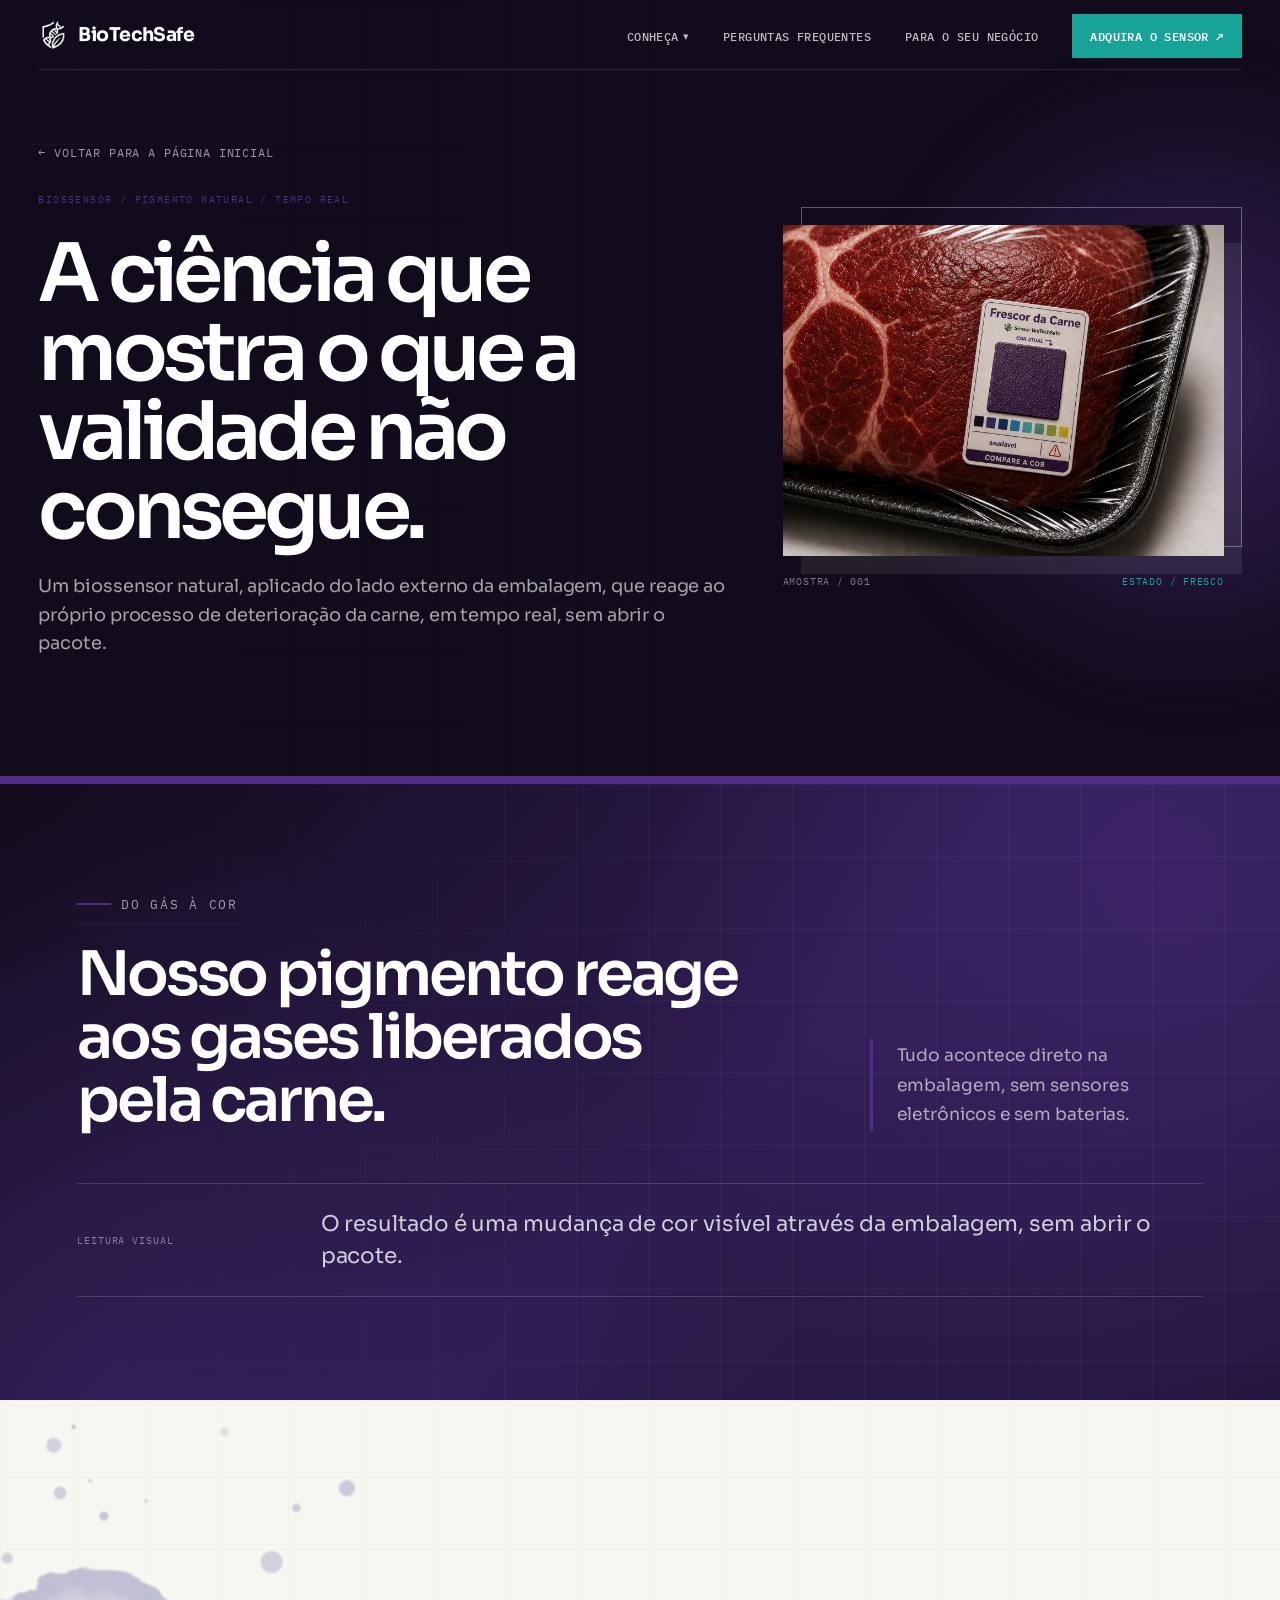
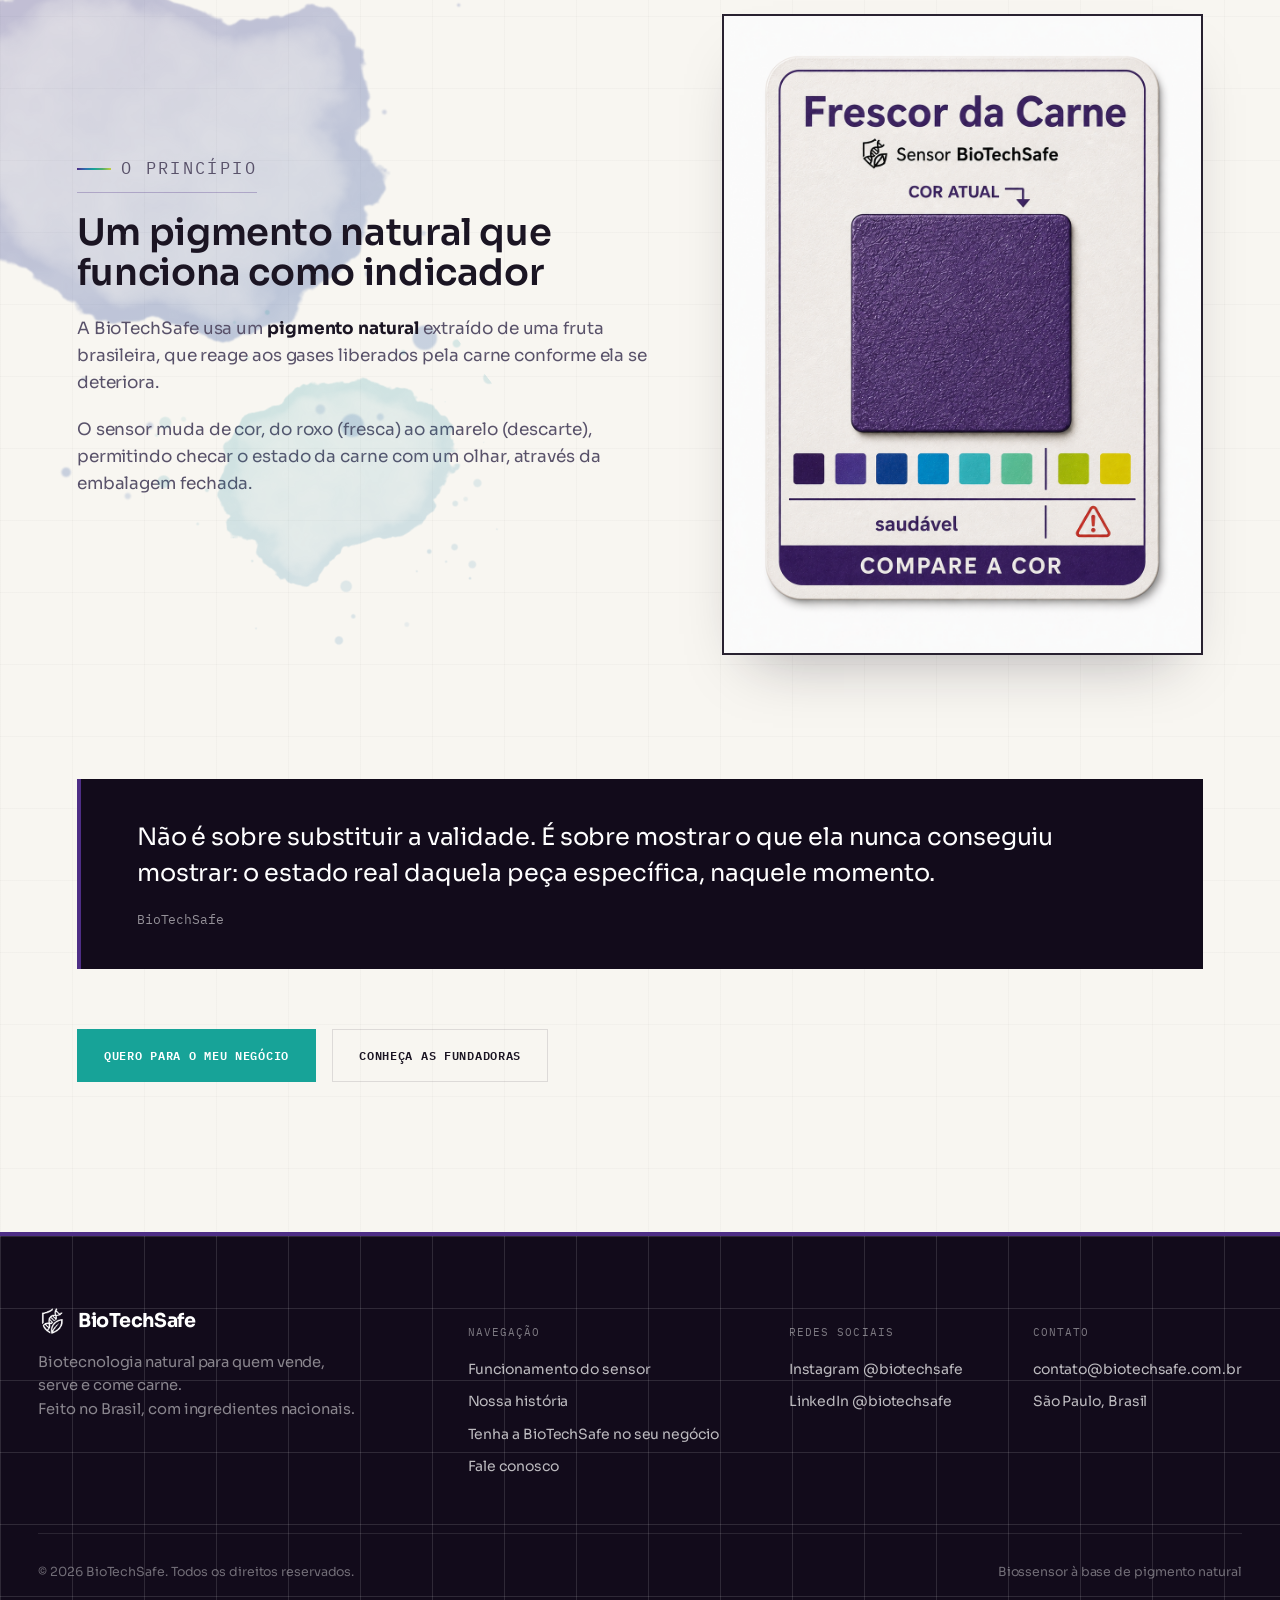
==== commit 6ffe96d7: "Adiciona respingo de pigmento ao fundo de 'Um pigmento natural' Mancha de tinta gerada por ruído pro" ====
--- a/como-funciona.html
+++ b/como-funciona.html
@@ -6,7 +6,23 @@
 <title>Como funciona | BioTechSafe</title>
 <meta name="description" content="Entenda a ciência por trás do biossensor BioTechSafe: um pigmento de origem vegetal que reage aos gases da carne e muda de cor visível através da embalagem.">
 <link rel="canonical" href="https://www.biotechsafe.com.br/como-funciona.html">
-<link rel="icon" href="assets/favicon.png">
+<link rel="icon" href="/favicon.ico" sizes="48x48">
+<link rel="icon" type="image/png" href="/assets/favicon.png?v=2">
+<link rel="apple-touch-icon" href="/assets/apple-touch-icon.png">
+<meta property="og:type" content="website">
+<meta property="og:locale" content="pt_BR">
+<meta property="og:site_name" content="BioTechSafe">
+<meta property="og:title" content="Como funciona | BioTechSafe">
+<meta property="og:description" content="Entenda a ciência por trás do biossensor BioTechSafe: um pigmento de origem vegetal que reage aos gases da carne e muda de cor visível através da embalagem.">
+<meta property="og:url" content="https://www.biotechsafe.com.br/como-funciona.html">
+<meta property="og:image" content="https://www.biotechsafe.com.br/assets/og-image.jpg">
+<meta property="og:image:width" content="1200">
+<meta property="og:image:height" content="630">
+<meta property="og:image:alt" content="Logo da BioTechSafe: escudo com DNA e folha">
+<meta name="twitter:card" content="summary_large_image">
+<meta name="twitter:title" content="Como funciona | BioTechSafe">
+<meta name="twitter:description" content="Entenda a ciência por trás do biossensor BioTechSafe: um pigmento de origem vegetal que reage aos gases da carne e muda de cor visível através da embalagem.">
+<meta name="twitter:image" content="https://www.biotechsafe.com.br/assets/og-image.jpg">
 <link rel="stylesheet" href="styles.css">
 </head>
 <body class="page-como-funciona">
@@ -71,7 +87,7 @@
   </div>
 </section>
 
-<section class="section--pad section--paper">
+<section class="section--pad section--paper pigment-splash">
   <div class="wrap">
     <div class="principle-feature reveal">
       <div class="content-block principle-feature__content">
--- a/styles.css
+++ b/styles.css
@@ -1282,32 +1282,37 @@
 .negocio-detail__media {
   margin: clamp(36px, 5vw, 64px) 0 0;
 }
-.negocio-detail__media img {
-  width: 100%;
-  height: auto;
-  border-radius: 0;
+.negocio-detail__media--left {
+  width: min(100%, 1200px);
+  margin-right: auto;
+  margin-left: auto;
 }
 .negocio-detail__media figcaption {
-  padding-top: 16px;
+  margin-top: 14px;
   font-family: var(--font-mono);
   font-size: 12px;
   line-height: 1.6;
+  text-align: center;
   color: var(--ink-soft);
 }
 
 .negocio-detail__signals {
-  margin-top: clamp(50px, 7vw, 78px);
+  --display-photo: url("assets/acougue-premium-estoque-biotechsafe-v2.webp");
+  margin: clamp(50px, 7vw, 78px) auto 0;
   display: grid;
-  grid-template-columns: repeat(3, 1fr);
-  gap: 1px;
-  padding: 1px;
-  background: rgba(23, 26, 30, 0.14);
+  grid-template-columns: repeat(3, minmax(0, 1fr));
+  gap: 0;
+  padding: 0;
+  background-image: var(--display-photo);
+  background-size: cover;
+  background-position: center;
 }
 .negocio-detail__signal {
   position: relative;
   min-width: 0;
   padding: 28px clamp(22px, 3vw, 36px) 30px;
-  background: rgba(248, 246, 241, 0.88);
+  background-color: var(--paper);
+  transition: background-color 0.38s var(--ease);
 }
 .negocio-detail__signal::before {
   content: '';
@@ -1317,6 +1322,7 @@
   width: 44px;
   height: 3px;
   background: var(--c-teal);
+  transition: opacity 0.28s var(--ease);
 }
 .negocio-detail__signal:nth-child(1)::before { background: var(--c-blue); }
 .negocio-detail__signal:nth-child(2)::before { background: var(--c-teal); }
@@ -1328,6 +1334,7 @@
   font-size: 9px;
   letter-spacing: 0.12em;
   color: var(--ink-soft);
+  transition: opacity 0.28s var(--ease), transform 0.38s var(--ease);
 }
 .negocio-detail__signal strong {
   display: block;
@@ -1335,8 +1342,14 @@
   font-size: clamp(1.15rem, 1.7vw, 1.5rem);
   line-height: 1.2;
   color: var(--ink);
-}
-.negocio-detail__signal ul { margin: 18px 0 0; padding: 0; list-style: none; }
+  transition: opacity 0.28s var(--ease), transform 0.38s var(--ease);
+}
+.negocio-detail__signal ul {
+  margin: 18px 0 0;
+  padding: 0;
+  list-style: none;
+  transition: opacity 0.28s var(--ease), transform 0.38s var(--ease);
+}
 .negocio-detail__signal li { padding: 14px 0; border-top: 1px solid var(--line); }
 .negocio-detail__signal li b {
   display: block;
@@ -1353,8 +1366,38 @@
   color: var(--ink-soft);
 }
 
+.negocio-detail__signal:is(:hover, :focus-visible) {
+  background-color: transparent;
+  outline: none;
+}
+.negocio-detail__signal:is(:hover, :focus-visible)::before,
+.negocio-detail__signal:is(:hover, :focus-visible) > span,
+.negocio-detail__signal:is(:hover, :focus-visible) > strong,
+.negocio-detail__signal:is(:hover, :focus-visible) > ul {
+  opacity: 0;
+}
+.negocio-detail__signal:is(:hover, :focus-visible) > span,
+.negocio-detail__signal:is(:hover, :focus-visible) > strong,
+.negocio-detail__signal:is(:hover, :focus-visible) > ul {
+  transform: translateY(-8px);
+}
+.negocio-detail__signal:focus-visible {
+  outline: 2px solid var(--c-teal);
+  outline-offset: -3px;
+}
+
 @media (max-width: 900px) {
   .negocio-detail__signals { grid-template-columns: 1fr; }
+}
+
+@media (prefers-reduced-motion: reduce) {
+  .negocio-detail__signal,
+  .negocio-detail__signal::before,
+  .negocio-detail__signal > span,
+  .negocio-detail__signal > strong,
+  .negocio-detail__signal > ul {
+    transition: none;
+  }
 }
 
 @media (max-width: 600px) {
@@ -3526,3 +3569,54 @@
   .home-pathway:nth-child(5) { grid-column: span 1; }
   .home-pathway h2 { max-width: none; font-size: clamp(0.5rem, 2.1vw, 0.75rem); line-height: 1.15; }
 }
+
+/* Mancha de pigmento ao fundo da seção "Um pigmento natural" */
+.pigment-splash { position: relative; overflow: hidden; }
+.pigment-splash > .wrap { position: relative; }
+.pigment-splash .principle-feature { background: transparent; }
+.pigment-splash::before,
+.pigment-splash::after {
+  content: "";
+  position: absolute;
+  aspect-ratio: 1;
+  pointer-events: none;
+  -webkit-mask: url(assets/pigment-blot.png) center / contain no-repeat;
+  mask: url(assets/pigment-blot.png) center / contain no-repeat;
+}
+.pigment-splash::before {
+  --bloom: 0.3;
+  left: -15%;
+  top: 0;
+  width: min(820px, 56%);
+  background: linear-gradient(145deg, var(--c-purple), var(--c-blue));
+  opacity: 0.3;
+}
+.pigment-splash::after {
+  --bloom: 0.18;
+  left: 11%;
+  top: 34%;
+  width: min(430px, 29%);
+  background: linear-gradient(200deg, var(--c-blue), var(--c-teal));
+  opacity: 0.18;
+  --spin: 142deg;
+  transform: rotate(142deg);
+}
+@supports (animation-timeline: view()) {
+  @media (prefers-reduced-motion: no-preference) {
+    .pigment-splash::before,
+    .pigment-splash::after {
+      animation: pigment-bleed linear both;
+      animation-timeline: view();
+      animation-range: entry 15% cover 45%;
+    }
+    .pigment-splash::after { animation-range: entry 25% cover 55%; }
+  }
+}
+@keyframes pigment-bleed {
+  from { opacity: 0; transform: scale(0.82) rotate(var(--spin, 0deg)); }
+  to   { opacity: var(--bloom); transform: scale(1) rotate(var(--spin, 0deg)); }
+}
+@media (max-width: 700px) {
+  .pigment-splash::before { width: 100%; left: -18%; top: 1%; opacity: 0.26; }
+  .pigment-splash::after { width: 52%; left: 46%; top: 26%; opacity: 0.16; }
+}
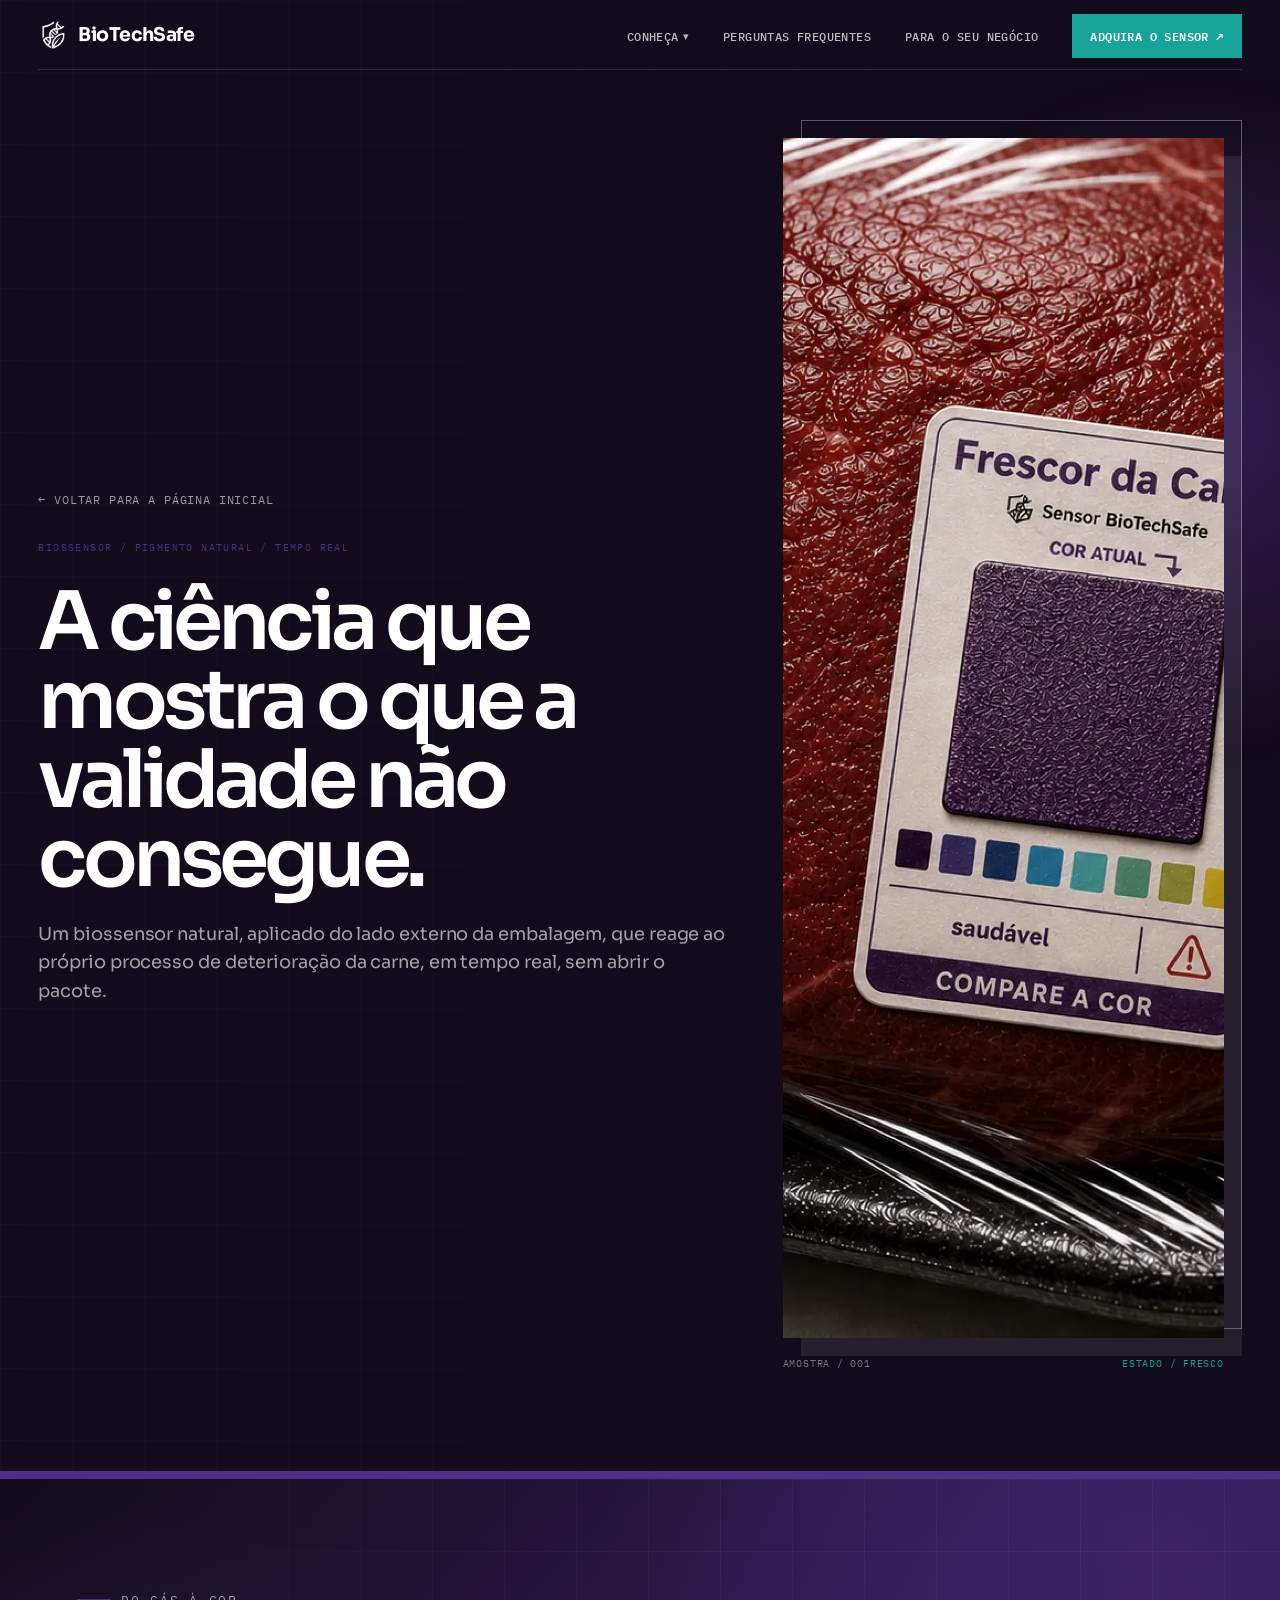
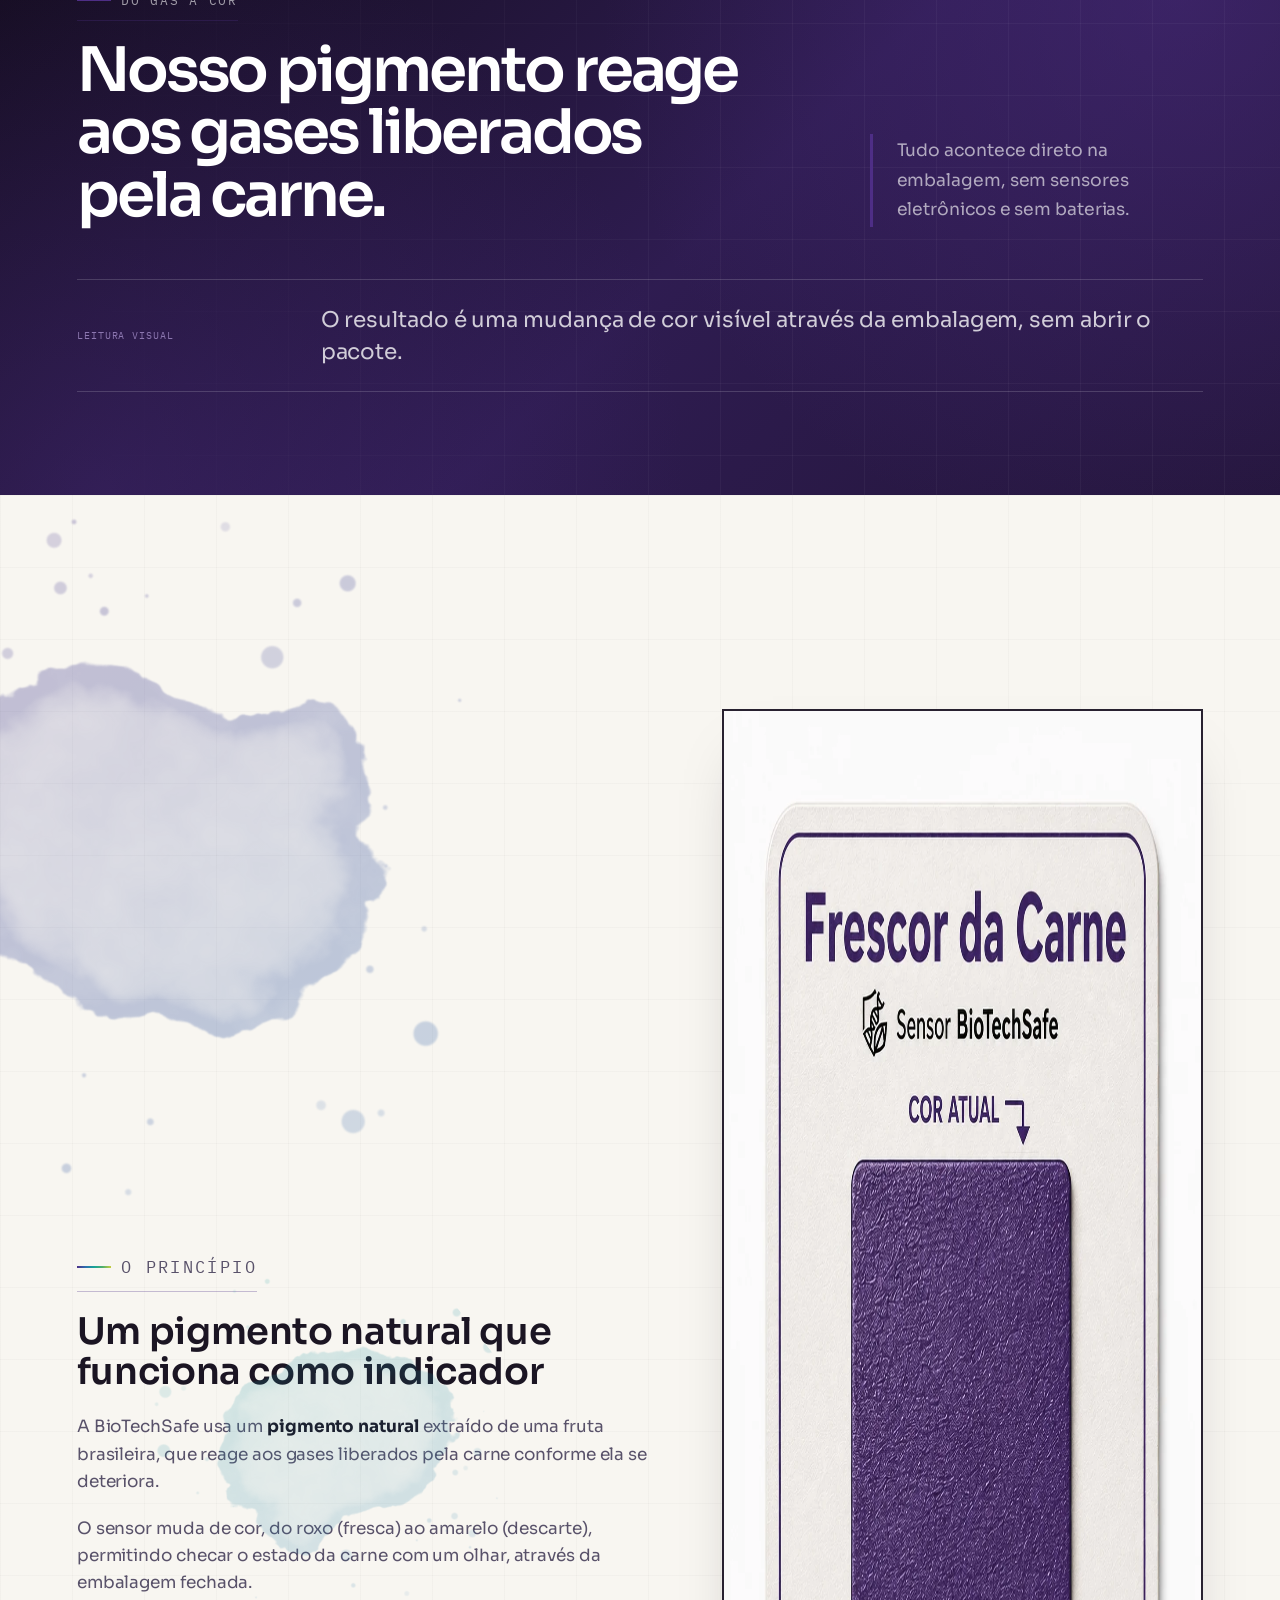
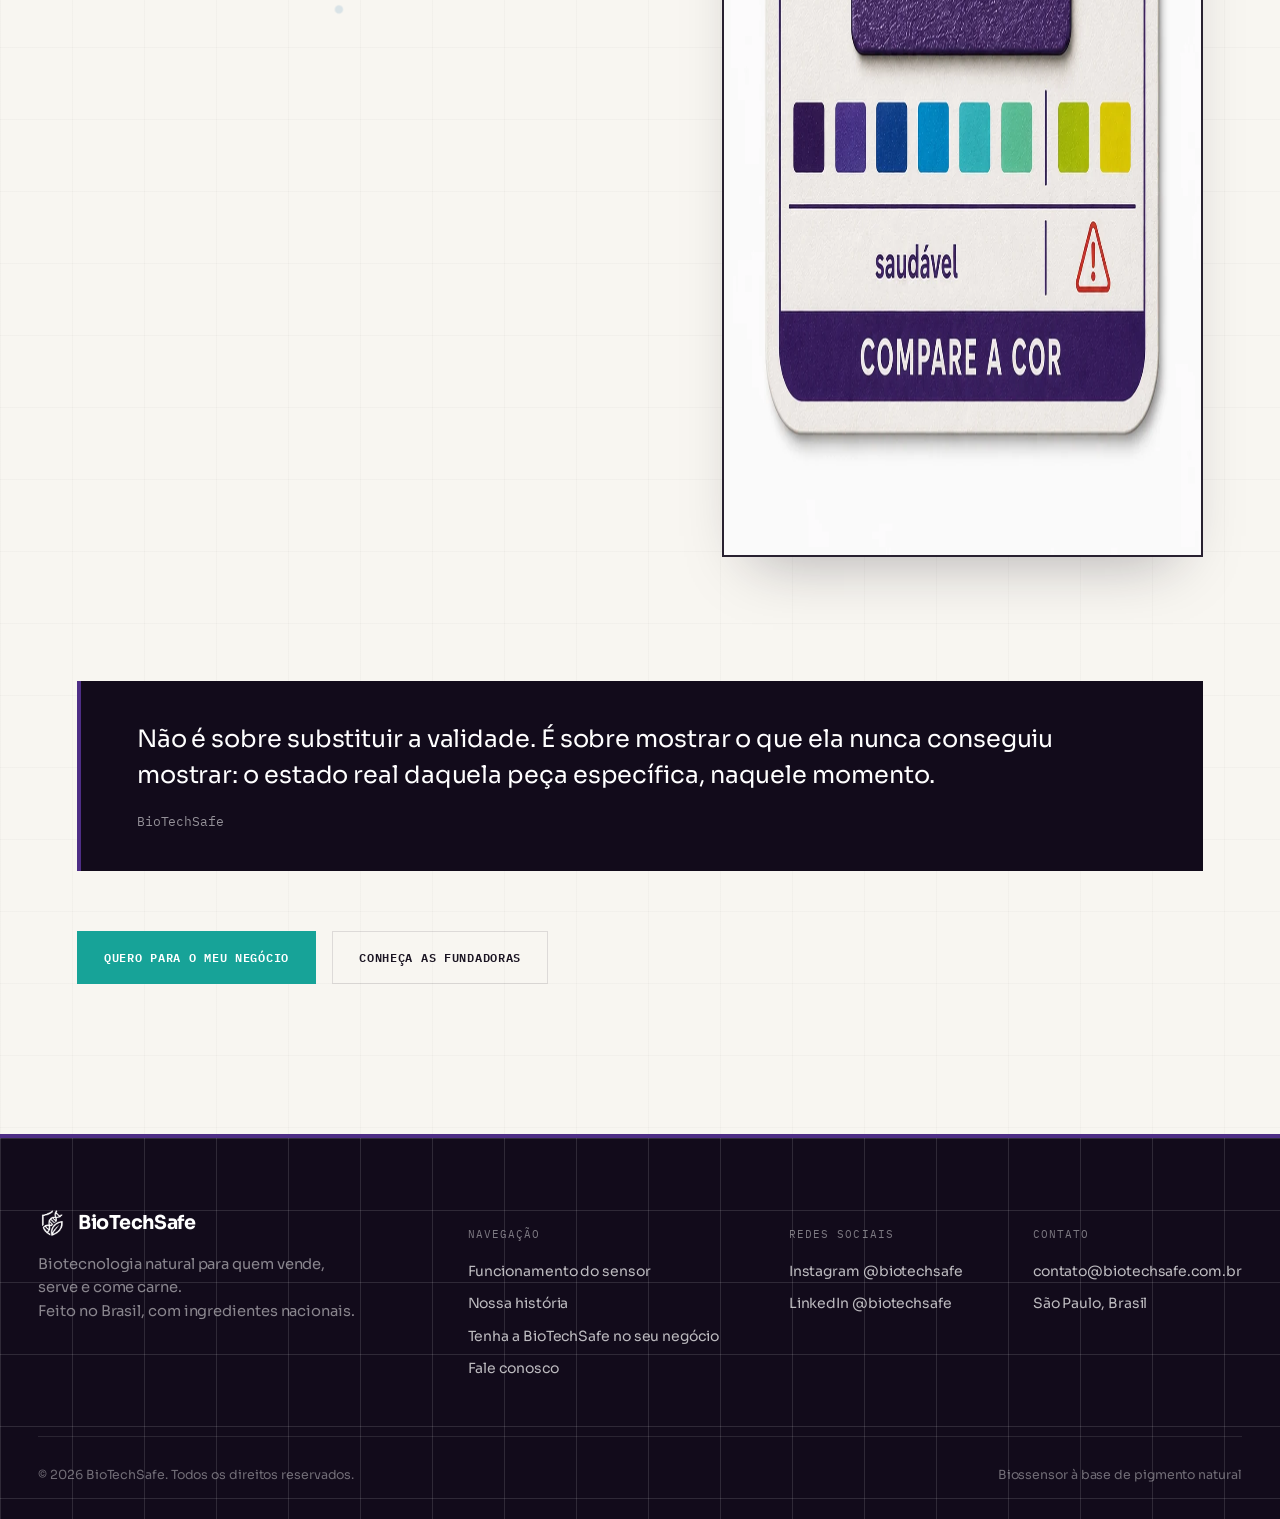
==== commit 8a63d49d: "Converte imagens para WebP e adiciona WebPage/BreadcrumbList às páginas internas Reduz ~6,5MB para ~" ====
--- a/como-funciona.html
+++ b/como-funciona.html
@@ -23,6 +23,44 @@
 <meta name="twitter:title" content="Como funciona | BioTechSafe">
 <meta name="twitter:description" content="Entenda a ciência por trás do biossensor BioTechSafe: um pigmento de origem vegetal que reage aos gases da carne e muda de cor visível através da embalagem.">
 <meta name="twitter:image" content="https://www.biotechsafe.com.br/assets/og-image.jpg">
+<script type="application/ld+json">
+{
+  "@context": "https://schema.org",
+  "@graph": [
+    {
+      "@type": "WebPage",
+      "@id": "https://www.biotechsafe.com.br/como-funciona.html#webpage",
+      "name": "Como funciona | BioTechSafe",
+      "description": "Entenda a ciência por trás do biossensor BioTechSafe: um pigmento de origem vegetal que reage aos gases da carne e muda de cor visível através da embalagem.",
+      "url": "https://www.biotechsafe.com.br/como-funciona.html",
+      "inLanguage": "pt-BR",
+      "isPartOf": {
+        "@id": "https://www.biotechsafe.com.br/#website"
+      },
+      "about": {
+        "@id": "https://www.biotechsafe.com.br/#organization"
+      }
+    },
+    {
+      "@type": "BreadcrumbList",
+      "itemListElement": [
+        {
+          "@type": "ListItem",
+          "position": 1,
+          "name": "Início",
+          "item": "https://www.biotechsafe.com.br/"
+        },
+        {
+          "@type": "ListItem",
+          "position": 2,
+          "name": "Como funciona",
+          "item": "https://www.biotechsafe.com.br/como-funciona.html"
+        }
+      ]
+    }
+  ]
+}
+</script>
 <link rel="stylesheet" href="styles.css">
 </head>
 <body class="page-como-funciona">
@@ -61,7 +99,7 @@
       <p class="reveal is-visible">Um biossensor natural, aplicado do lado externo da embalagem, que reage ao próprio processo de deterioração da carne, em tempo real, sem abrir o pacote.</p>
     </div>
     <div class="page-hero__media reveal is-visible">
-      <img src="assets/sensor-on-meat.jpg" alt="Simulação do sensor BioTechSafe colado na embalagem de uma peça de carne, mostrando a cor roxa que indica frescor">
+      <img src="assets/sensor-on-meat.webp" width="1600" height="1200" loading="lazy" decoding="async" alt="Simulação do sensor BioTechSafe colado na embalagem de uma peça de carne, mostrando a cor roxa que indica frescor">
       <div class="media-spec" aria-hidden="true">
         <span>Amostra / 001</span>
         <span>Estado / Fresco</span>
@@ -97,7 +135,7 @@
         <p>O sensor muda de cor, do roxo (fresca) ao amarelo (descarte), permitindo checar o estado da carne com um olhar, através da embalagem fechada.</p>
       </div>
       <div class="principle-feature__media">
-        <img src="assets/mvp-sensor-reformulado.png" alt="Cartela do sensor BioTechSafe mostrando a cor roxa atual, indicando carne fresca">
+        <img src="assets/mvp-sensor-reformulado.webp" width="1086" height="1448" loading="lazy" decoding="async" alt="Cartela do sensor BioTechSafe mostrando a cor roxa atual, indicando carne fresca">
       </div>
     </div>
 
--- a/styles.css
+++ b/styles.css
@@ -596,7 +596,7 @@
   backface-visibility: hidden;
 }
 
-/* The overlay follows only the large central swatch in sensor-card.png. */
+/* The overlay follows only the large central swatch in sensor-card.webp. */
 .sensor-float__color {
   position: absolute;
   left: 26.67%;
@@ -615,7 +615,7 @@
   position: absolute;
   inset: 0;
   border-radius: inherit;
-  background: url('assets/sensor-texture.png') center / cover no-repeat;
+  background: url('assets/sensor-texture.webp') center / cover no-repeat;
   mix-blend-mode: multiply;
   opacity: 0.92;
   pointer-events: none;
@@ -3106,14 +3106,14 @@
 }
 .page-hero--about {
   --about-shade: linear-gradient(rgba(18,11,27,0.42) 0%, rgba(18,11,27,0.5) 22%, rgba(18,11,27,0.8) 48%, rgba(18,11,27,0.86) 100%);
-  background-image: var(--about-shade), url('assets/sobre-capa.jpg');
+  background-image: var(--about-shade), url('assets/sobre-capa.webp');
   background-size: cover;
   background-position: center 20%;
 }
 /* Telas largas: a foto vai para a direita e esmaece no fundo escuro, para o texto não cobrir os rostos */
 @media (min-width: 1200px) {
   .page-hero--about {
-    background-image: var(--about-shade), linear-gradient(90deg, var(--night) 34vw, transparent 50vw), url('assets/sobre-capa.jpg');
+    background-image: var(--about-shade), linear-gradient(90deg, var(--night) 34vw, transparent 50vw), url('assets/sobre-capa.webp');
     background-size: auto, auto, 100vw auto;
     background-position: 0 0, 0 0, 34vw 20%;
     background-repeat: no-repeat;
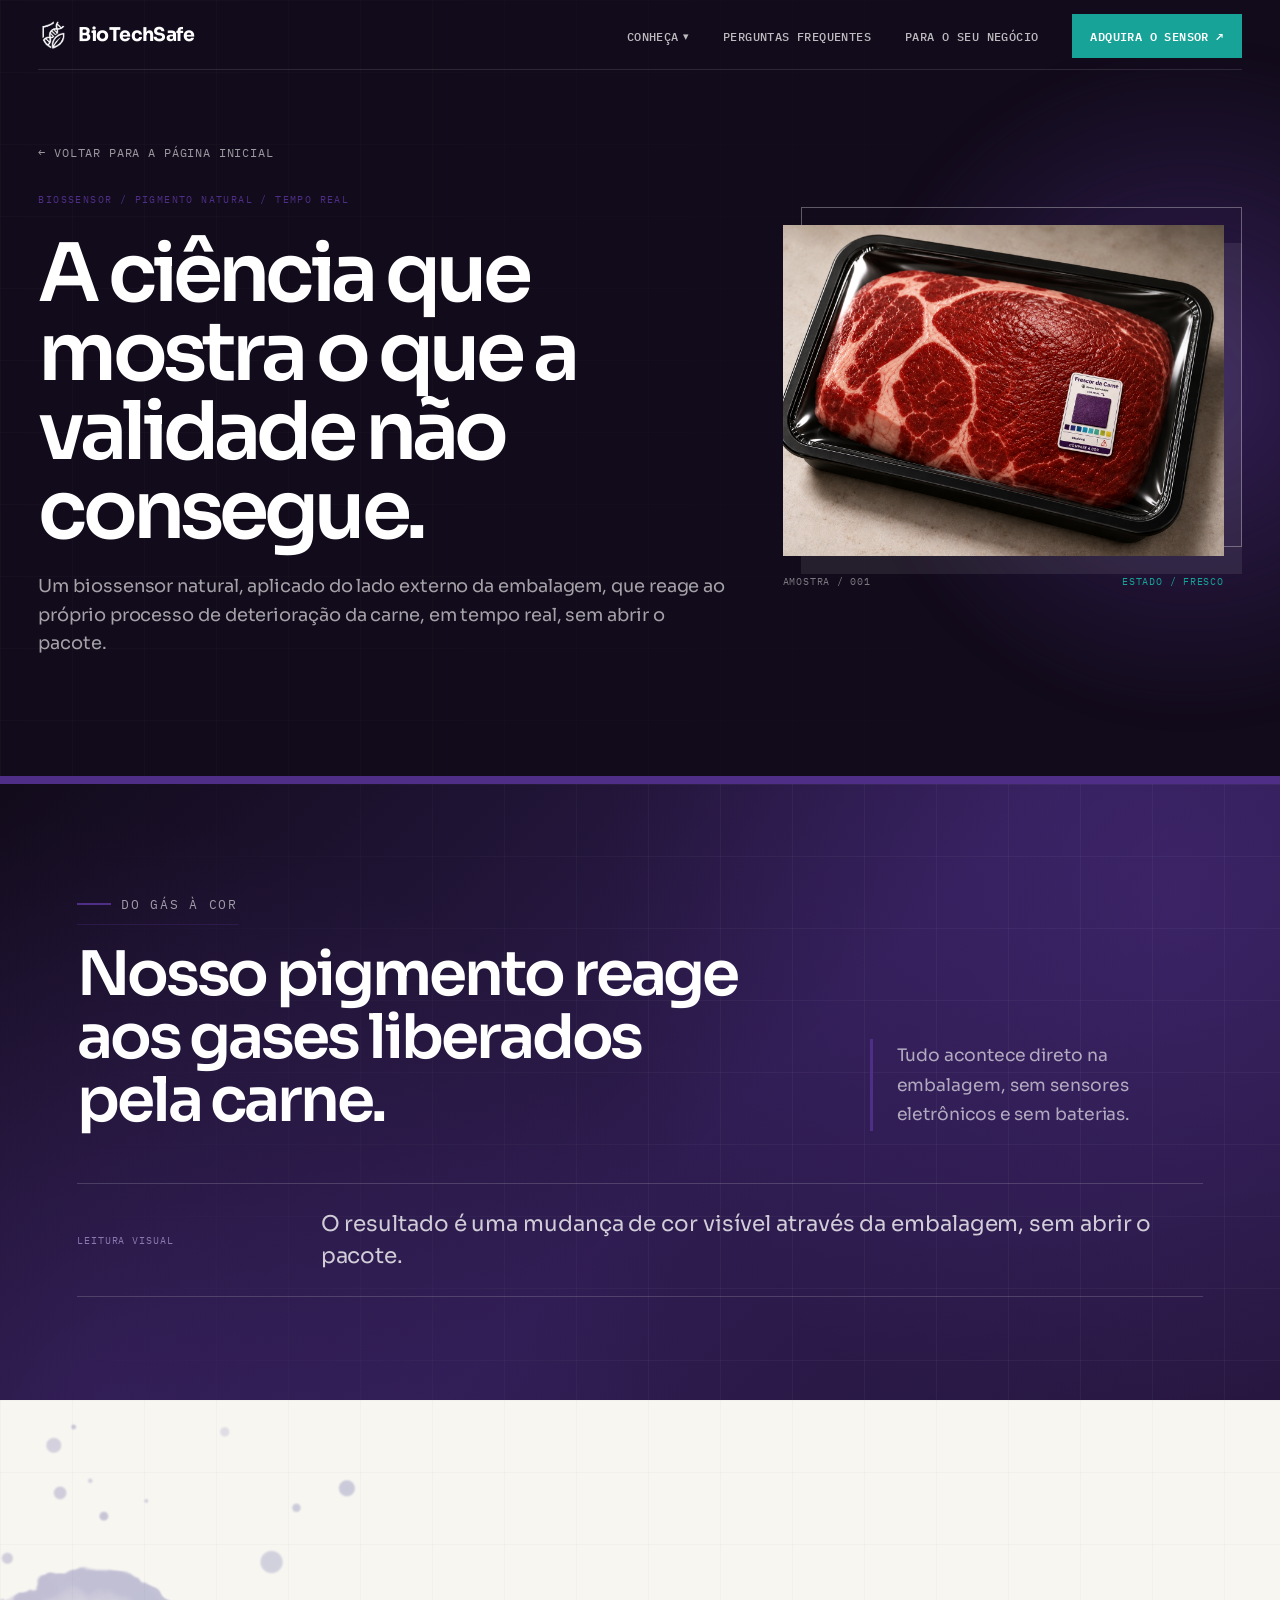
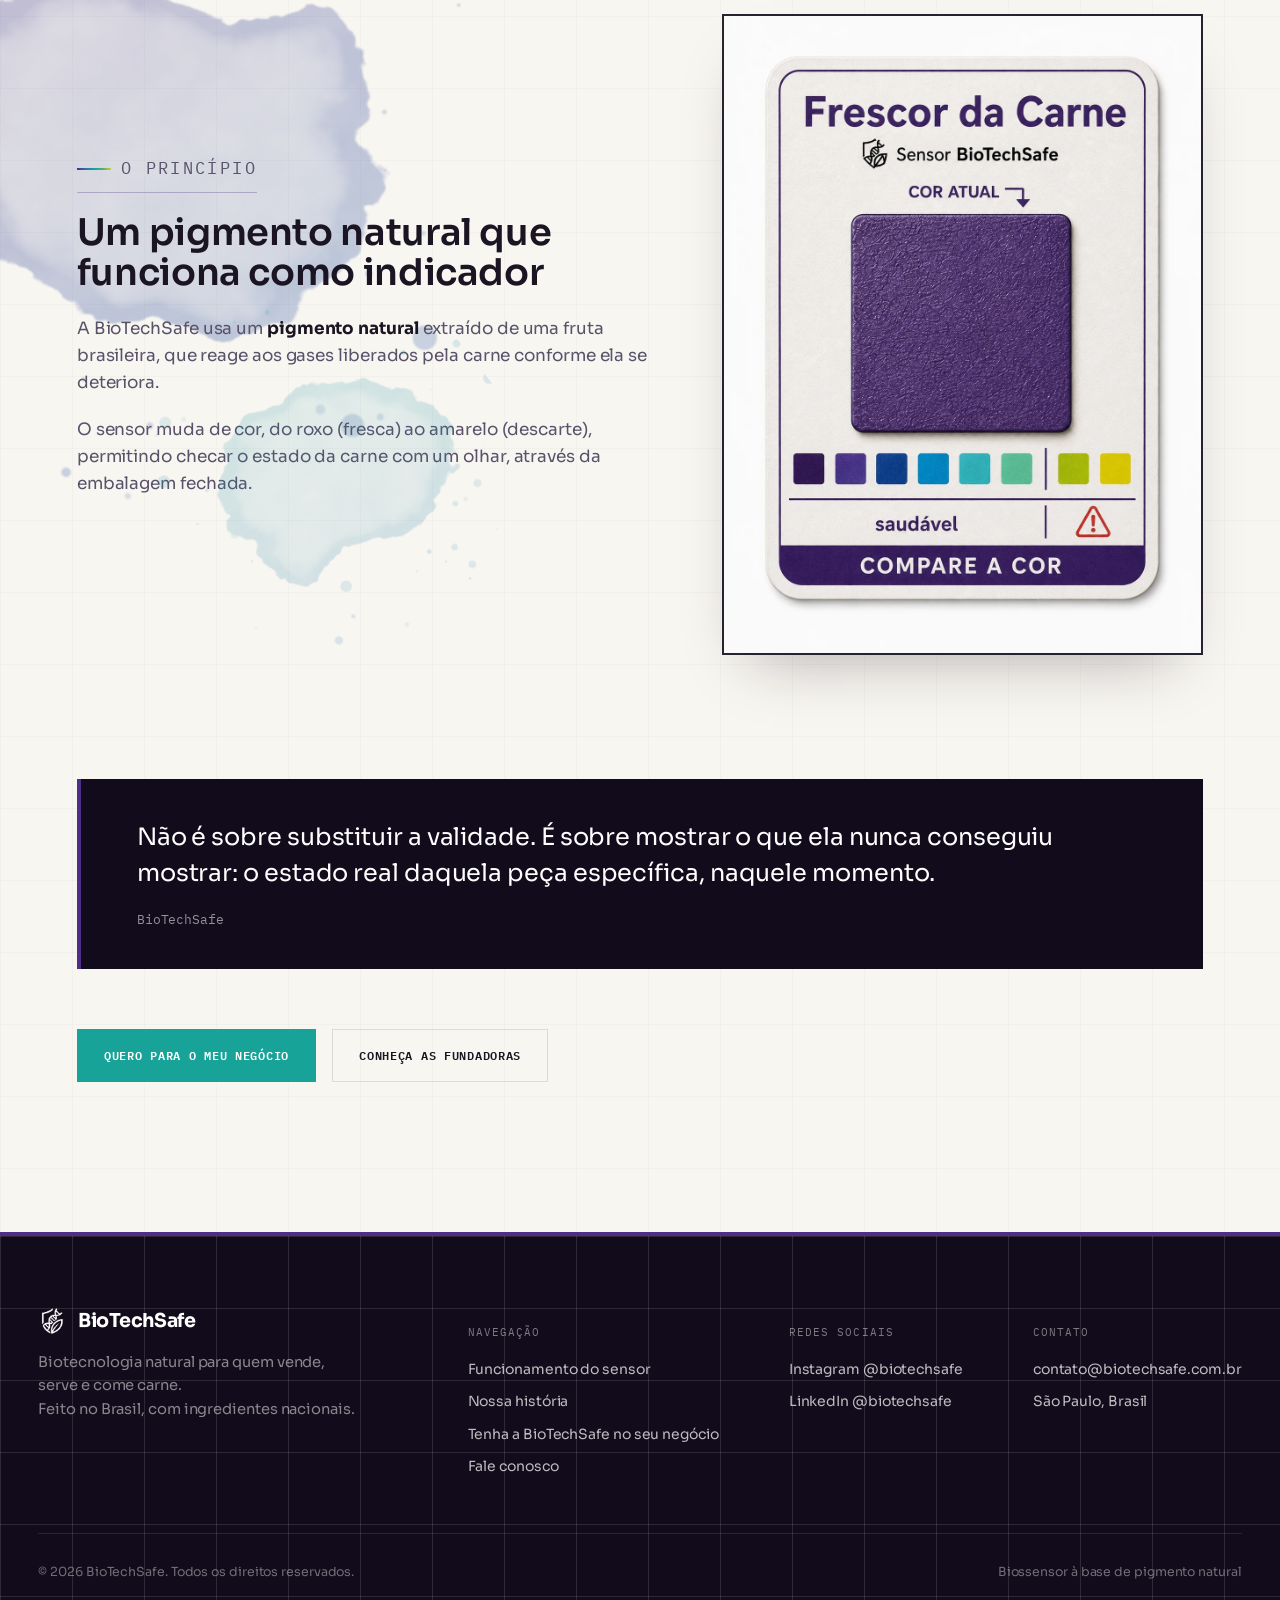
==== commit 31ad4813: "feat: atualiza capa com embalagem premium e etiqueta menor" ====
--- a/como-funciona.html
+++ b/como-funciona.html
@@ -99,7 +99,7 @@
       <p class="reveal is-visible">Um biossensor natural, aplicado do lado externo da embalagem, que reage ao próprio processo de deterioração da carne, em tempo real, sem abrir o pacote.</p>
     </div>
     <div class="page-hero__media reveal is-visible">
-      <img src="assets/sensor-on-meat.webp" width="1600" height="1200" loading="lazy" decoding="async" alt="Simulação do sensor BioTechSafe colado na embalagem de uma peça de carne, mostrando a cor roxa que indica frescor">
+      <img src="assets/sensor-on-meat-premium.jpg" width="1448" height="1086" loading="lazy" decoding="async" alt="Simulação de carne premium em embalagem preta selada, com uma pequena etiqueta BioTechSafe de cor roxa indicando frescor">
       <div class="media-spec" aria-hidden="true">
         <span>Amostra / 001</span>
         <span>Estado / Fresco</span>
--- a/styles.css
+++ b/styles.css
@@ -1575,6 +1575,7 @@
 }
 .page-hero__media img {
   width: 100%;
+  height: auto;
   border: 2px solid rgba(18, 11, 27, 0.9);
   border-radius: 0;
   box-shadow: 0 30px 60px -30px rgba(27, 21, 35, 0.35);
@@ -1708,6 +1709,7 @@
 .timeline__card img {
   display: block;
   width: 100%;
+  height: auto;
   margin-top: 18px;
   aspect-ratio: 3 / 2;
   object-fit: cover;
@@ -1744,6 +1746,7 @@
 }
 .principle-feature__media img {
   width: 100%;
+  height: auto;
   border: 2px solid rgba(18, 11, 27, 0.9);
   border-radius: 0;
   box-shadow: 0 30px 60px -30px rgba(27, 21, 35, 0.35);
@@ -3190,6 +3193,7 @@
 }
 .page-hero__media img {
   position: relative;
+  height: auto;
   aspect-ratio: 4 / 3;
   object-fit: cover;
   border: 0;
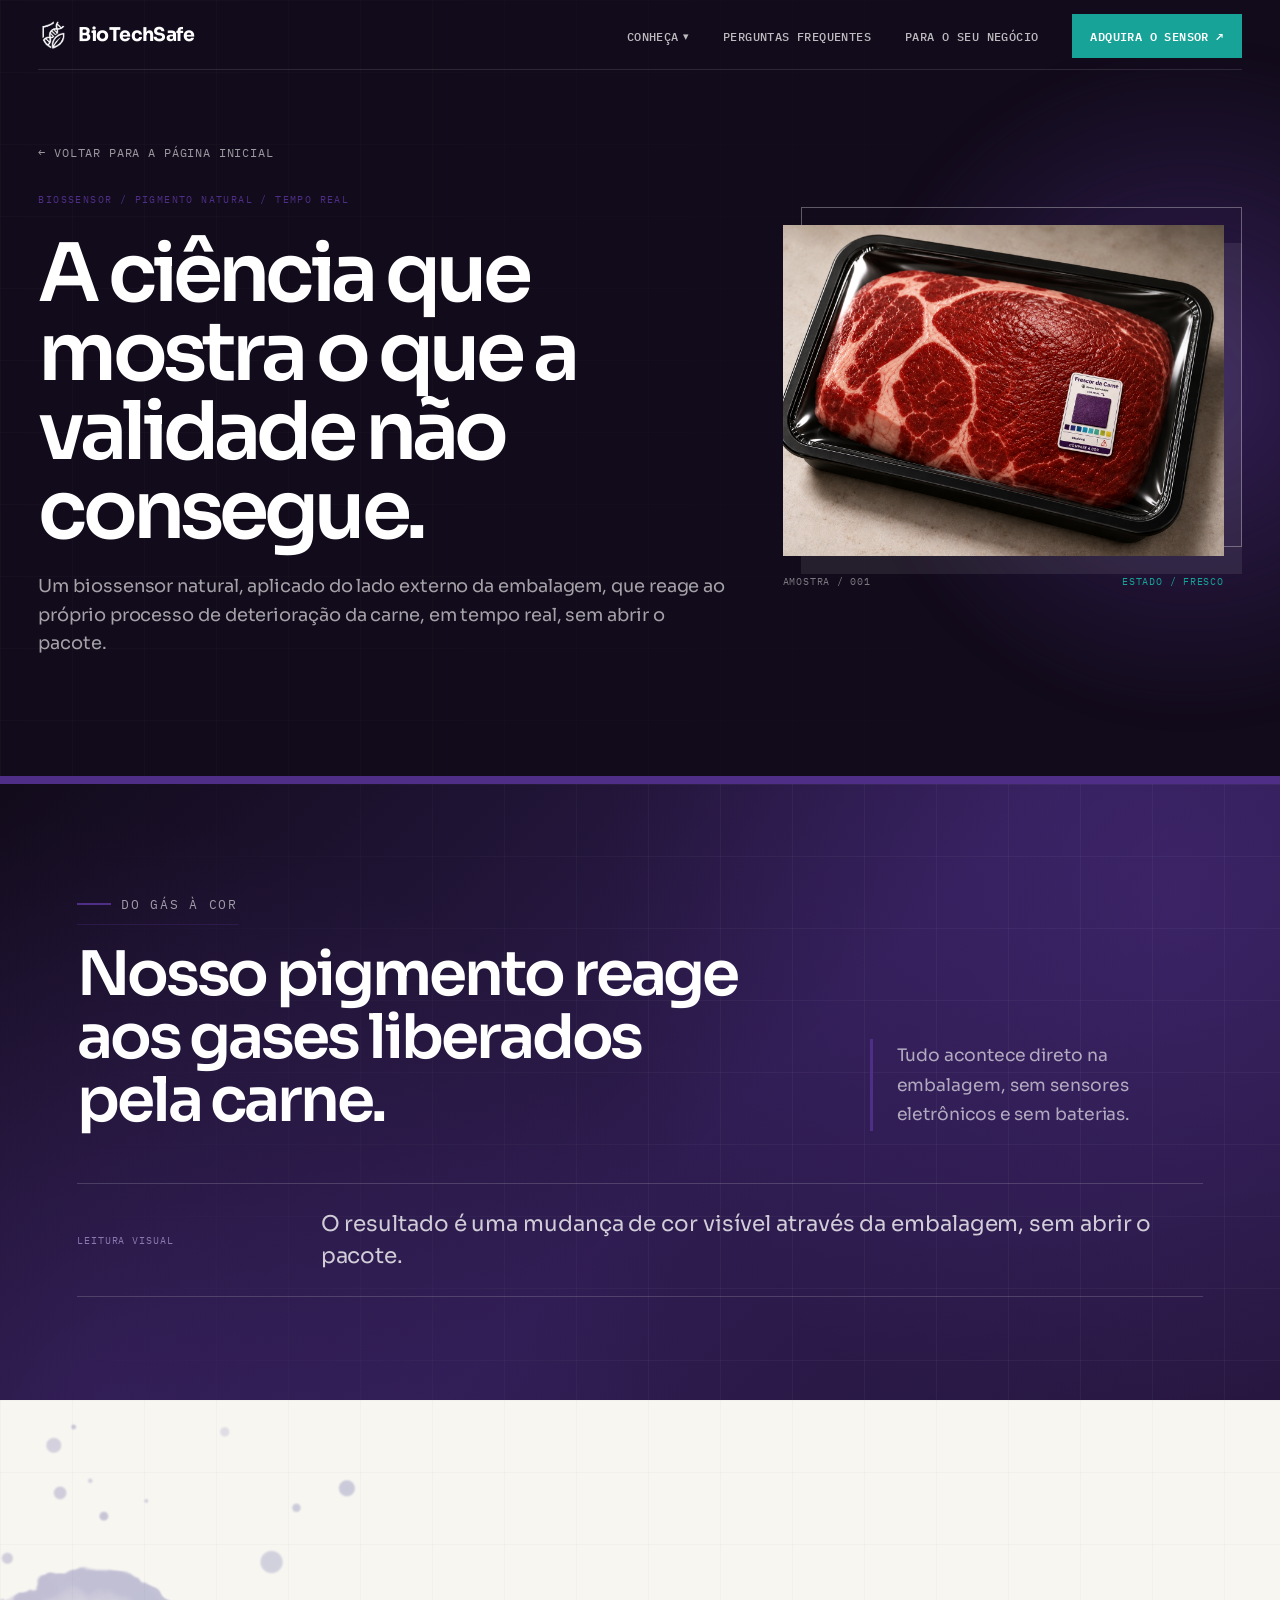
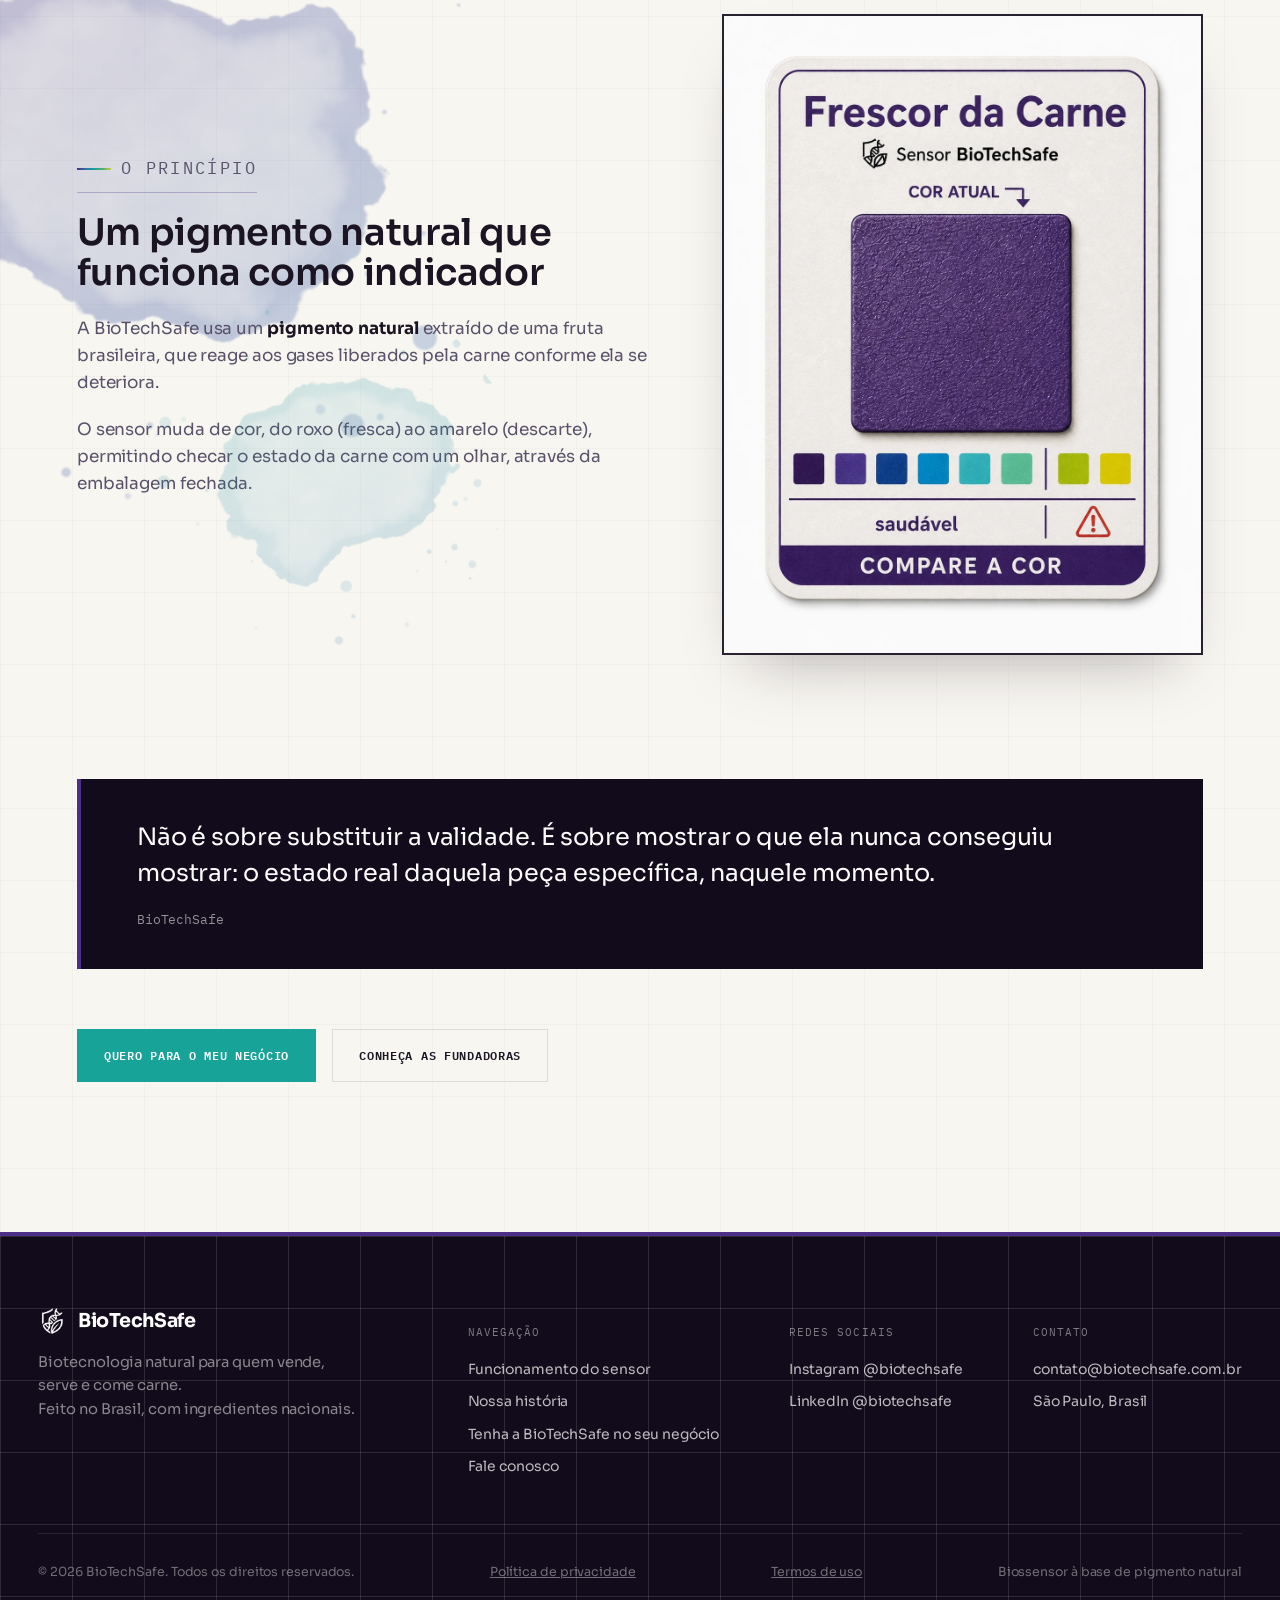
==== commit c850f986: "Adiciona política de privacidade e termos de uso ao rodapé Co-Authored-By: Claude Opus 5.5 <noreply@" ====
--- a/como-funciona.html
+++ b/como-funciona.html
@@ -182,6 +182,8 @@
   </div>
   <div class="footer__bottom">
     <span>© 2026 BioTechSafe. Todos os direitos reservados.</span>
+    <a href="privacidade.html">Política de privacidade</a>
+    <a href="termos.html">Termos de uso</a>
     <span>Biossensor à base de pigmento natural</span>
   </div>
 </footer>
--- a/styles.css
+++ b/styles.css
@@ -1544,6 +1544,16 @@
   flex-wrap: wrap;
   gap: 10px;
 }
+.footer__bottom a { color: inherit; text-decoration: underline; }
+.footer__bottom a:hover { color: var(--paper); }
+
+/* ---------- Política de privacidade ---------- */
+.legal { max-width: 760px; color: var(--ink-soft); line-height: 1.8; }
+.legal h2 { margin: 64px 0 20px; font-size: 1.3rem; color: var(--ink); }
+.legal p { margin: 0 0 20px; }
+.legal ul { margin: 0 0 20px; padding-left: 20px; }
+.legal li { margin-bottom: 14px; }
+.legal a { color: var(--page-accent); }
 
 /* ---------- Simple inner-page hero (used by secondary pages) ---------- */
 .page-hero {
